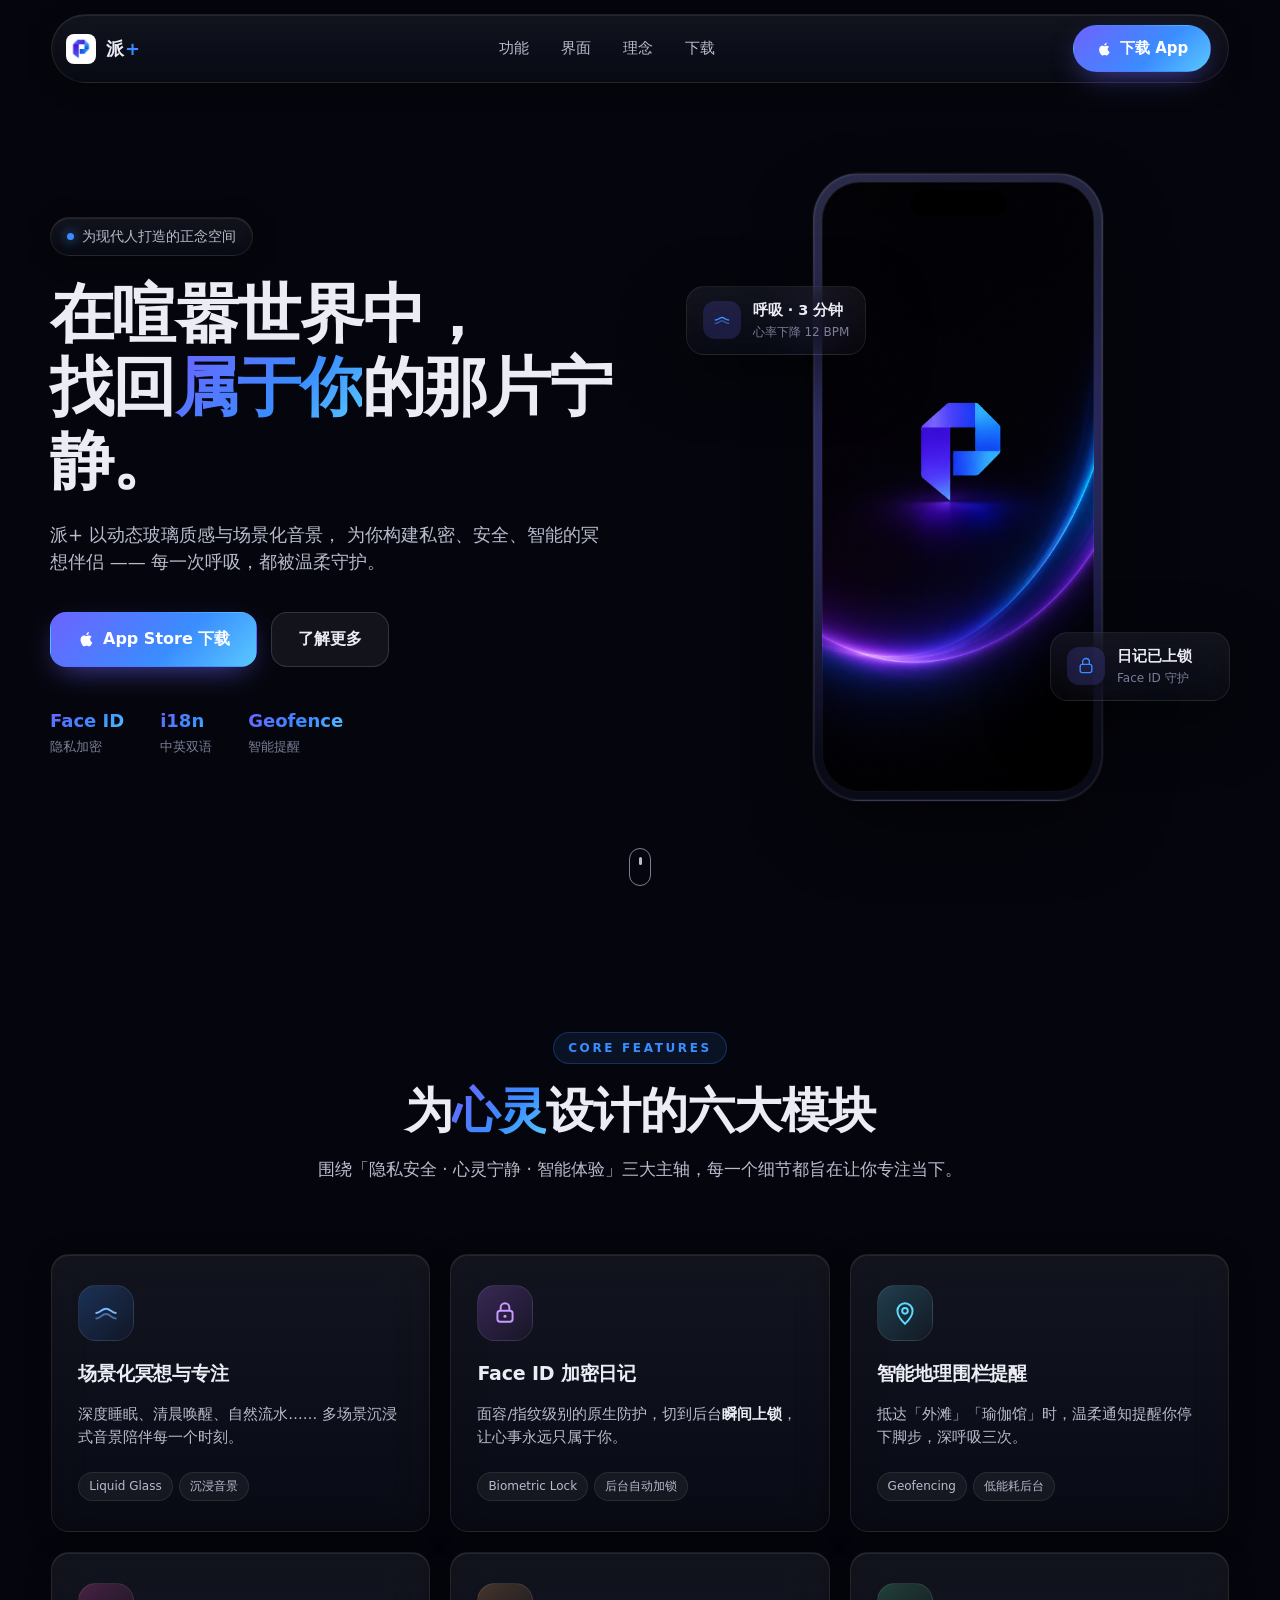
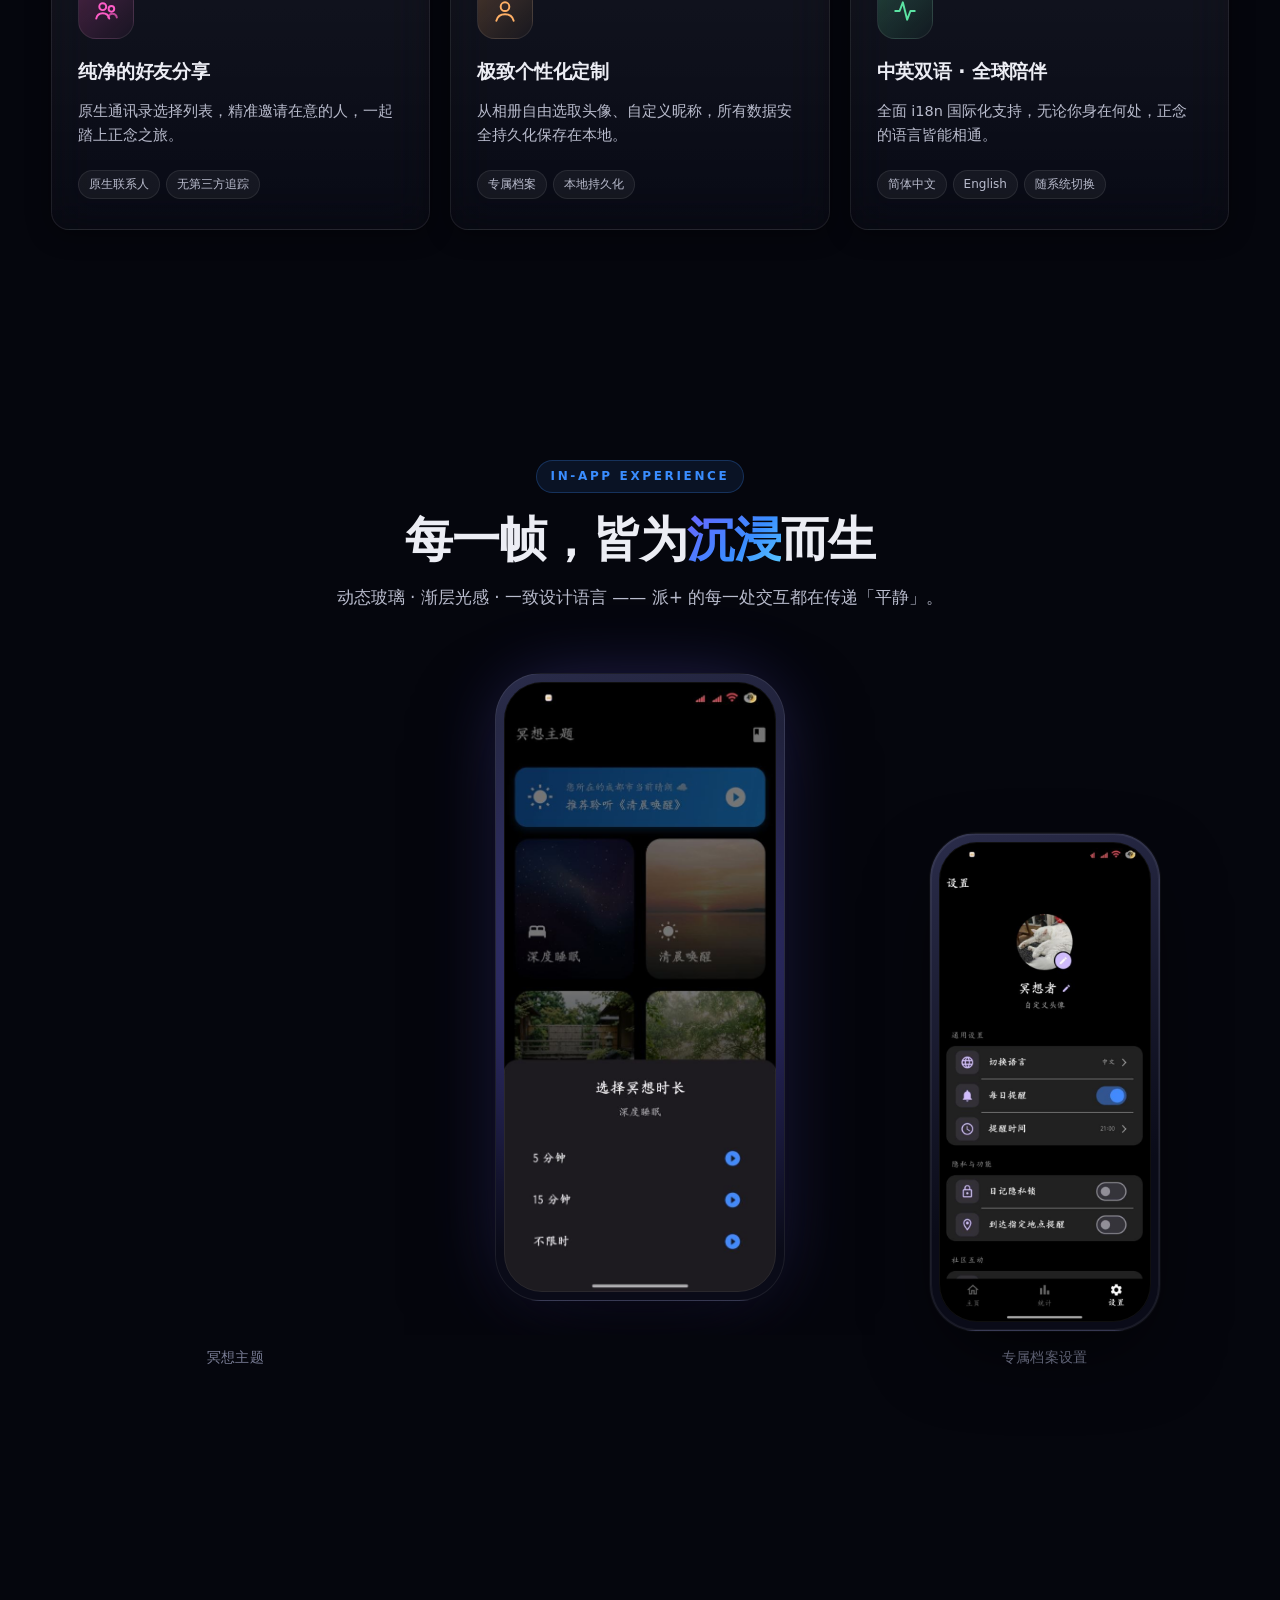
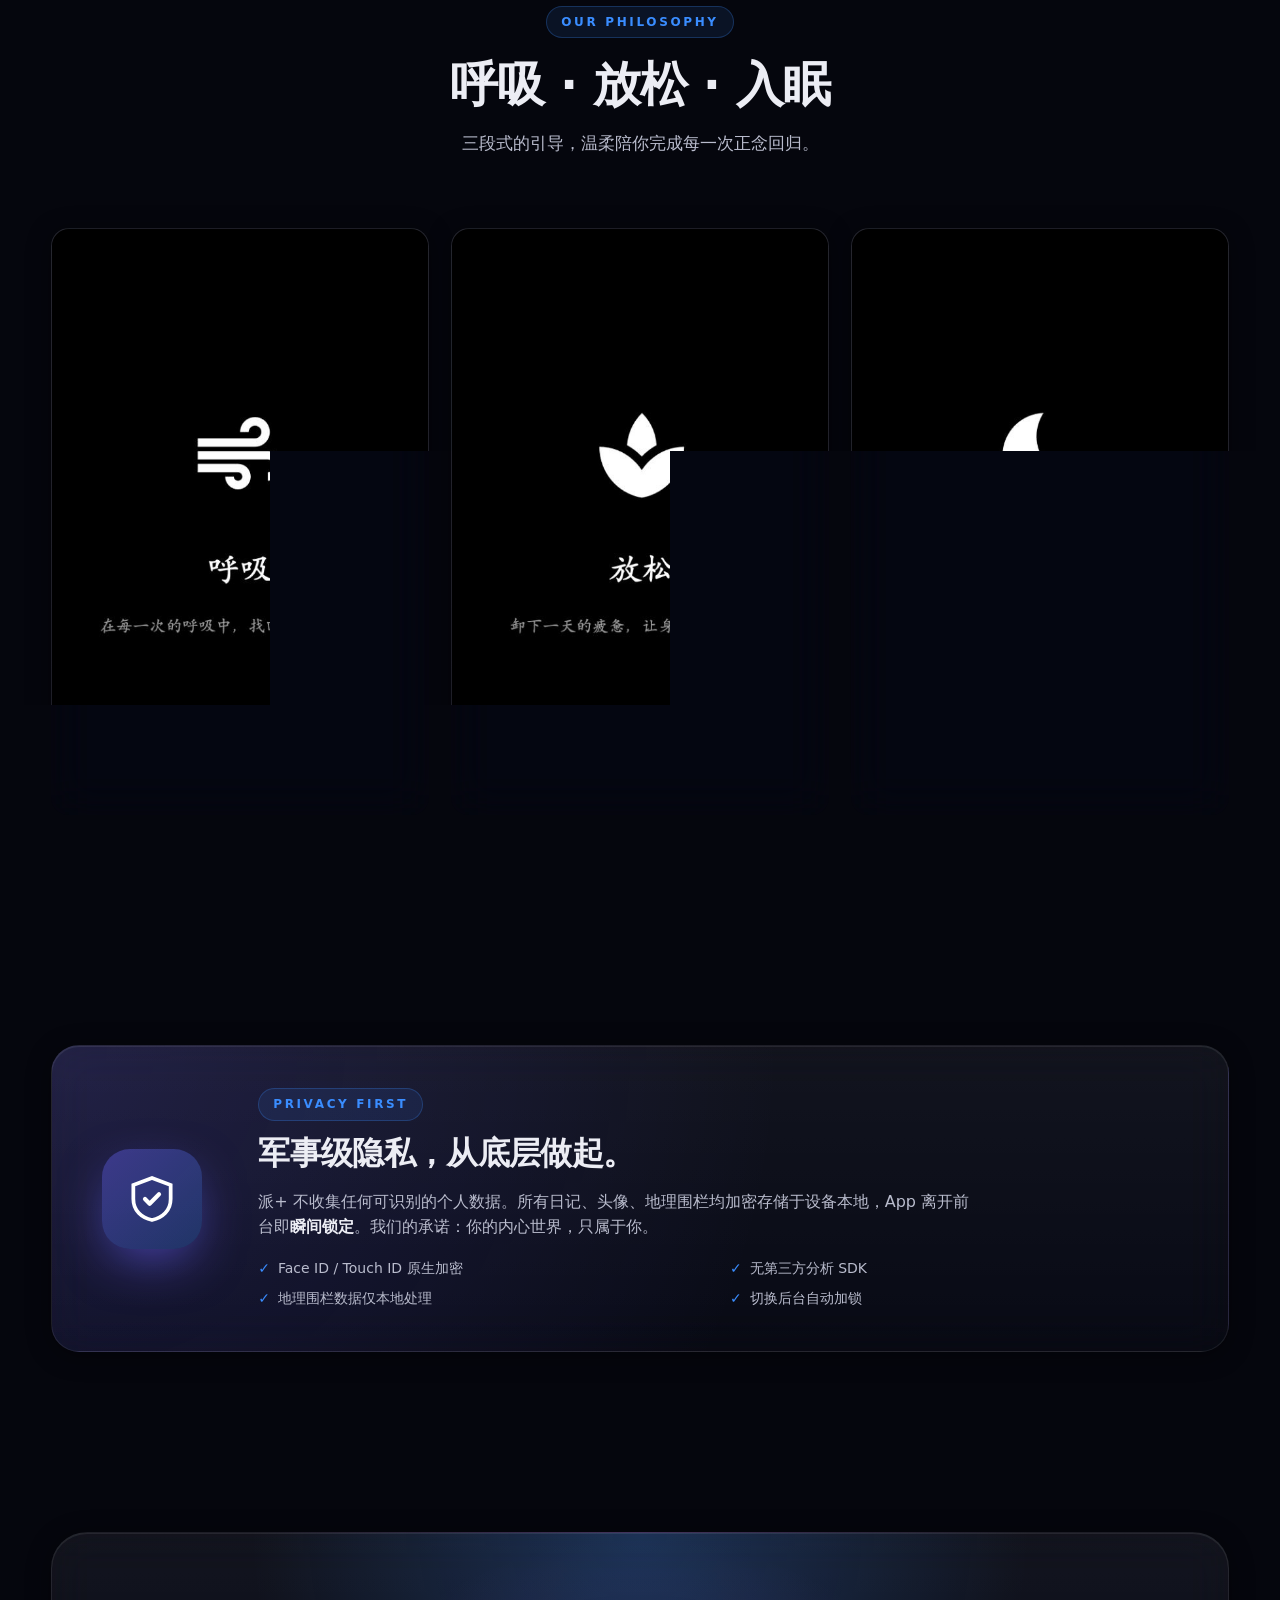
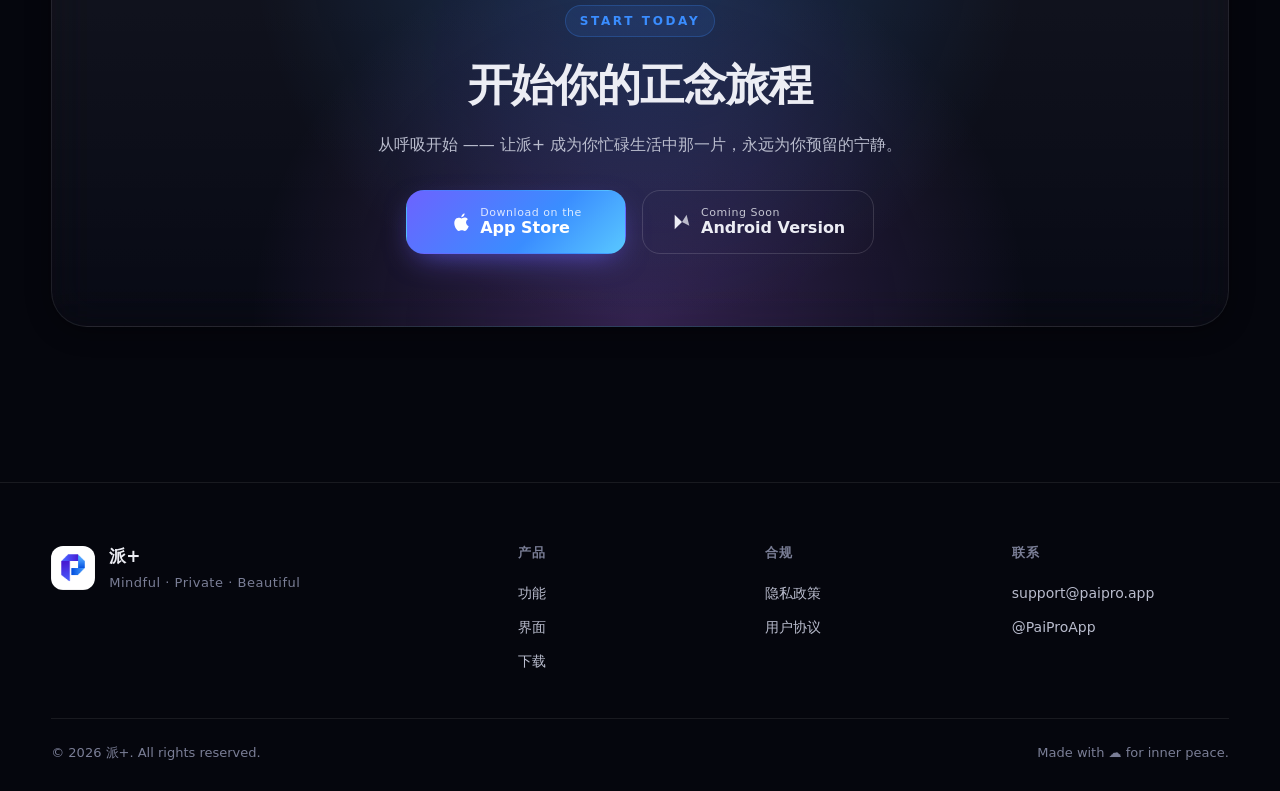
==== index.html @ 998f016d "change file name to privacy_policy" ====
<!DOCTYPE html>
<html lang="zh-CN">
<head>
  <meta charset="UTF-8" />
  <meta name="viewport" content="width=device-width, initial-scale=1.0, viewport-fit=cover" />
  <meta name="theme-color" content="#0a0a14" />
  <title>派+ · 私人正念与冥想空间</title>
  <meta name="description" content="派+ —— 一款融合动态玻璃质感与军事级隐私保护的私人正念冥想 App。沉浸式场景音景、Face ID 加密日记、智能地理围栏提醒。" />
  <link rel="icon" type="image/png" href="assets/images/logo.png" />
  <link rel="preload" as="image" href="assets/images/splash-page.png" />
  <link rel="stylesheet" href="assets/css/style.css" />
</head>
<body>
  <!-- 背景光晕层 -->
  <div class="bg-aurora" aria-hidden="true">
    <span class="orb orb-1"></span>
    <span class="orb orb-2"></span>
    <span class="orb orb-3"></span>
    <span class="grid"></span>
  </div>

  <!-- 顶部导航 -->
  <header class="nav glass">
    <a class="nav-brand" href="#top">
      <img src="assets/images/logo.png" alt="派+ Logo" />
      <span>派<small>+</small></span>
    </a>
    <nav class="nav-links" aria-label="主导航">
      <a href="#features">功能</a>
      <a href="#showcase">界面</a>
      <a href="#philosophy">理念</a>
      <a href="#download">下载</a>
    </nav>
    <a href="#download" class="btn btn-primary nav-cta">
      <svg width="16" height="16" viewBox="0 0 24 24" fill="none" aria-hidden="true">
        <path d="M17.5 12.5c0-2.4 2-3.5 2-3.5-1.1-1.6-2.8-1.8-3.4-1.8-1.5-.2-2.9.9-3.6.9-.7 0-1.9-.9-3.1-.8-1.6 0-3.1.9-3.9 2.4-1.7 2.9-.4 7.2 1.2 9.6.8 1.2 1.7 2.5 3 2.4 1.2 0 1.7-.8 3.2-.8s1.9.8 3.2.8c1.3 0 2.2-1.2 3-2.4.6-.9 1-1.8 1.3-2.8-2.4-.9-2.9-3.9-2.9-4Z" fill="currentColor"/>
        <path d="M15 5.5c.6-.8 1-1.8 1-2.8-.9 0-1.9.6-2.6 1.3-.6.7-1.1 1.7-1 2.7 1 .1 1.9-.5 2.6-1.2Z" fill="currentColor"/>
      </svg>
      <span class="nav-text">下载 App</span>
      <span class="nav-text-short">下载</span>
    </a>
  </header>

  <!-- HERO -->
  <section class="hero" id="top">
    <div class="hero-inner">
      <div class="hero-copy">
        <span class="tag glass">
          <span class="dot"></span>
          为现代人打造的正念空间
        </span>
        <h1 class="hero-title">
          在喧嚣世界中，<br/>
          找回<em>属于你</em>的那片宁静。
        </h1>
        <p class="hero-sub">
          派+ 以动态玻璃质感与场景化音景，
          为你构建私密、安全、智能的冥想伴侣 ——
          每一次呼吸，都被温柔守护。
        </p>
        <div class="hero-actions">
          <a href="#download" class="btn btn-primary btn-lg">
            <svg width="18" height="18" viewBox="0 0 24 24" fill="none" aria-hidden="true">
              <path d="M17.5 12.5c0-2.4 2-3.5 2-3.5-1.1-1.6-2.8-1.8-3.4-1.8-1.5-.2-2.9.9-3.6.9-.7 0-1.9-.9-3.1-.8-1.6 0-3.1.9-3.9 2.4-1.7 2.9-.4 7.2 1.2 9.6.8 1.2 1.7 2.5 3 2.4 1.2 0 1.7-.8 3.2-.8s1.9.8 3.2.8c1.3 0 2.2-1.2 3-2.4.6-.9 1-1.8 1.3-2.8-2.4-.9-2.9-3.9-2.9-4Z" fill="currentColor"/>
              <path d="M15 5.5c.6-.8 1-1.8 1-2.8-.9 0-1.9.6-2.6 1.3-.6.7-1.1 1.7-1 2.7 1 .1 1.9-.5 2.6-1.2Z" fill="currentColor"/>
            </svg>
            App Store 下载
          </a>
          <a href="#features" class="btn btn-ghost btn-lg">了解更多</a>
        </div>
        <ul class="hero-meta">
          <li><strong>Face ID</strong><span>隐私加密</span></li>
          <li><strong>i18n</strong><span>中英双语</span></li>
          <li><strong>Geofence</strong><span>智能提醒</span></li>
        </ul>
      </div>

      <div class="hero-visual" aria-hidden="true">
        <div class="phone-frame">
          <div class="phone-notch"></div>
          <img class="phone-screen" src="assets/images/splash-page.png" alt="" />
          <div class="phone-glow"></div>
        </div>
        <div class="float-card glass card-breath">
          <span class="icon">
            <svg width="20" height="20" viewBox="0 0 24 24" fill="none">
              <path d="M4 12c4 0 5-3 8-3s4 3 8 3" stroke="currentColor" stroke-width="1.6" stroke-linecap="round"/>
              <path d="M4 16c4 0 5-3 8-3s4 3 8 3" stroke="currentColor" stroke-width="1.6" stroke-linecap="round" opacity=".6"/>
            </svg>
          </span>
          <div>
            <p class="ttl">呼吸 · 3 分钟</p>
            <p class="sub">心率下降 12 BPM</p>
          </div>
        </div>
        <div class="float-card glass card-lock">
          <span class="icon">
            <svg width="20" height="20" viewBox="0 0 24 24" fill="none">
              <rect x="5" y="10" width="14" height="10" rx="2.5" stroke="currentColor" stroke-width="1.6"/>
              <path d="M8 10V7a4 4 0 1 1 8 0v3" stroke="currentColor" stroke-width="1.6"/>
            </svg>
          </span>
          <div>
            <p class="ttl">日记已上锁</p>
            <p class="sub">Face ID 守护</p>
          </div>
        </div>
      </div>
    </div>
    <div class="scroll-hint" aria-hidden="true">
      <span></span>
    </div>
  </section>

  <!-- 核心功能 -->
  <section class="section" id="features">
    <div class="container">
      <header class="section-head fade-in">
        <span class="eyebrow">CORE FEATURES</span>
        <h2 class="section-title">为<em>心灵</em>设计的六大模块</h2>
        <p class="section-desc">围绕「隐私安全 · 心灵宁静 · 智能体验」三大主轴，每一个细节都旨在让你专注当下。</p>
      </header>

      <div class="feature-grid">
        <article class="feature-card glass fade-in">
          <div class="feature-icon icon-blue">
            <svg width="26" height="26" viewBox="0 0 24 24" fill="none">
              <path d="M3 12c4 0 5-4 9-4s5 4 9 4" stroke="currentColor" stroke-width="1.8" stroke-linecap="round"/>
              <path d="M3 17c4 0 5-4 9-4s5 4 9 4" stroke="currentColor" stroke-width="1.8" stroke-linecap="round" opacity=".5"/>
            </svg>
          </div>
          <h3>场景化冥想与专注</h3>
          <p>深度睡眠、清晨唤醒、自然流水…… 多场景沉浸式音景陪伴每一个时刻。</p>
          <div class="feature-tags">
            <span>Liquid Glass</span><span>沉浸音景</span>
          </div>
        </article>

        <article class="feature-card glass fade-in" data-delay="100">
          <div class="feature-icon icon-purple">
            <svg width="26" height="26" viewBox="0 0 24 24" fill="none">
              <rect x="5" y="10" width="14" height="10" rx="2.5" stroke="currentColor" stroke-width="1.8"/>
              <path d="M8 10V7a4 4 0 1 1 8 0v3" stroke="currentColor" stroke-width="1.8"/>
              <circle cx="12" cy="15" r="1.4" fill="currentColor"/>
            </svg>
          </div>
          <h3>Face ID 加密日记</h3>
          <p>面容/指纹级别的原生防护，切到后台<strong>瞬间上锁</strong>，让心事永远只属于你。</p>
          <div class="feature-tags">
            <span>Biometric Lock</span><span>后台自动加锁</span>
          </div>
        </article>

        <article class="feature-card glass fade-in" data-delay="200">
          <div class="feature-icon icon-cyan">
            <svg width="26" height="26" viewBox="0 0 24 24" fill="none">
              <path d="M12 22s7-6.5 7-12a7 7 0 1 0-14 0c0 5.5 7 12 7 12Z" stroke="currentColor" stroke-width="1.8"/>
              <circle cx="12" cy="10" r="2.6" stroke="currentColor" stroke-width="1.8"/>
            </svg>
          </div>
          <h3>智能地理围栏提醒</h3>
          <p>抵达「外滩」「瑜伽馆」时，温柔通知提醒你停下脚步，深呼吸三次。</p>
          <div class="feature-tags">
            <span>Geofencing</span><span>低能耗后台</span>
          </div>
        </article>

        <article class="feature-card glass fade-in" data-delay="100">
          <div class="feature-icon icon-pink">
            <svg width="26" height="26" viewBox="0 0 24 24" fill="none">
              <circle cx="9" cy="8" r="3.2" stroke="currentColor" stroke-width="1.8"/>
              <circle cx="17" cy="10" r="2.6" stroke="currentColor" stroke-width="1.8"/>
              <path d="M3 19c.6-3 3-5 6-5s5.4 2 6 5" stroke="currentColor" stroke-width="1.8" stroke-linecap="round"/>
              <path d="M14 18c.4-2 2-3.5 4-3.5s3.6 1.5 4 3.5" stroke="currentColor" stroke-width="1.8" stroke-linecap="round" opacity=".7"/>
            </svg>
          </div>
          <h3>纯净的好友分享</h3>
          <p>原生通讯录选择列表，精准邀请在意的人，一起踏上正念之旅。</p>
          <div class="feature-tags">
            <span>原生联系人</span><span>无第三方追踪</span>
          </div>
        </article>

        <article class="feature-card glass fade-in" data-delay="200">
          <div class="feature-icon icon-amber">
            <svg width="26" height="26" viewBox="0 0 24 24" fill="none">
              <circle cx="12" cy="8" r="4" stroke="currentColor" stroke-width="1.8"/>
              <path d="M4 21c1-4 4.5-6 8-6s7 2 8 6" stroke="currentColor" stroke-width="1.8" stroke-linecap="round"/>
            </svg>
          </div>
          <h3>极致个性化定制</h3>
          <p>从相册自由选取头像、自定义昵称，所有数据安全持久化保存在本地。</p>
          <div class="feature-tags">
            <span>专属档案</span><span>本地持久化</span>
          </div>
        </article>

        <article class="feature-card glass fade-in" data-delay="300">
          <div class="feature-icon icon-green">
            <svg width="26" height="26" viewBox="0 0 24 24" fill="none">
              <path d="M3 12h4l3-8 4 16 3-8h4" stroke="currentColor" stroke-width="1.8" stroke-linecap="round" stroke-linejoin="round"/>
            </svg>
          </div>
          <h3>中英双语 · 全球陪伴</h3>
          <p>全面 i18n 国际化支持，无论你身在何处，正念的语言皆能相通。</p>
          <div class="feature-tags">
            <span>简体中文</span><span>English</span><span>随系统切换</span>
          </div>
        </article>
      </div>
    </div>
  </section>

  <!-- 界面展示 -->
  <section class="section section-showcase" id="showcase">
    <div class="container">
      <header class="section-head fade-in">
        <span class="eyebrow">IN-APP EXPERIENCE</span>
        <h2 class="section-title">每一帧，皆为<em>沉浸</em>而生</h2>
        <p class="section-desc">动态玻璃 · 渐层光感 · 一致设计语言 —— 派+ 的每一处交互都在传递「平静」。</p>
      </header>

      <div class="showcase-stage">
        <div class="phone-card fade-in" data-tilt="-6">
          <div class="phone-frame phone-frame--sm">
            <div class="phone-notch"></div>
            <img src="assets/images/app-screenshot-1.jpg" alt="冥想主题列表" loading="lazy" />
          </div>
          <p class="phone-caption">冥想主题</p>
        </div>
        <div class="phone-card phone-card--center fade-in" data-delay="100">
          <div class="phone-frame">
            <div class="phone-notch"></div>
            <img src="assets/images/app-screenshot-2.jpg" alt="选择冥想时长" loading="lazy" />
            <div class="phone-glow"></div>
          </div>
          <p class="phone-caption">沉浸时长选择</p>
        </div>
        <div class="phone-card fade-in" data-delay="200" data-tilt="6">
          <div class="phone-frame phone-frame--sm">
            <div class="phone-notch"></div>
            <img src="assets/images/app-screenshot-3.jpg" alt="个性化设置" loading="lazy" />
          </div>
          <p class="phone-caption">专属档案设置</p>
        </div>
      </div>
    </div>
  </section>

  <!-- 理念三页 -->
  <section class="section section-philosophy" id="philosophy">
    <div class="container">
      <header class="section-head fade-in">
        <span class="eyebrow">OUR PHILOSOPHY</span>
        <h2 class="section-title">呼吸 · 放松 · 入眠</h2>
        <p class="section-desc">三段式的引导，温柔陪你完成每一次正念回归。</p>
      </header>

      <div class="philosophy-grid">
        <article class="philo-card glass fade-in">
          <img src="assets/images/splash-screen-1.jpg" alt="呼吸 · 在每一次的呼吸中，找回内心的平静" loading="lazy" />
        </article>
        <article class="philo-card glass fade-in" data-delay="120">
          <img src="assets/images/splash-screen-2.jpg" alt="放松 · 卸下一天的疲惫，让身体回归自然" loading="lazy" />
        </article>
        <article class="philo-card glass fade-in" data-delay="240">
          <img src="assets/images/splash-screen-3.jpg" alt="入眠 · 在柔和的白噪音中，安然入睡" loading="lazy" />
        </article>
      </div>
    </div>
  </section>

  <!-- 隐私保障 -->
  <section class="section section-privacy">
    <div class="container">
      <div class="privacy-banner glass fade-in">
        <div class="privacy-icon" aria-hidden="true">
          <svg width="56" height="56" viewBox="0 0 24 24" fill="none">
            <path d="M12 3 4 6v6c0 5 3.5 8 8 9 4.5-1 8-4 8-9V6l-8-3Z" stroke="currentColor" stroke-width="1.6"/>
            <path d="m9 12 2 2 4-4" stroke="currentColor" stroke-width="1.8" stroke-linecap="round" stroke-linejoin="round"/>
          </svg>
        </div>
        <div class="privacy-text">
          <span class="eyebrow">PRIVACY FIRST</span>
          <h2>军事级隐私，从底层做起。</h2>
          <p>派+ 不收集任何可识别的个人数据。所有日记、头像、地理围栏均加密存储于设备本地，App 离开前台即<strong>瞬间锁定</strong>。我们的承诺：你的内心世界，只属于你。</p>
          <ul class="privacy-points">
            <li>Face ID / Touch ID 原生加密</li>
            <li>无第三方分析 SDK</li>
            <li>地理围栏数据仅本地处理</li>
            <li>切换后台自动加锁</li>
          </ul>
        </div>
      </div>
    </div>
  </section>

  <!-- 下载 -->
  <section class="section section-download" id="download">
    <div class="container">
      <div class="download-card glass fade-in">
        <span class="eyebrow">START TODAY</span>
        <h2>开始你的正念旅程</h2>
        <p>从呼吸开始 —— 让派+ 成为你忙碌生活中那一片，永远为你预留的宁静。</p>
        <div class="download-actions">
          <a href="#" class="btn btn-primary btn-xl">
            <svg width="22" height="22" viewBox="0 0 24 24" fill="none" aria-hidden="true">
              <path d="M17.5 12.5c0-2.4 2-3.5 2-3.5-1.1-1.6-2.8-1.8-3.4-1.8-1.5-.2-2.9.9-3.6.9-.7 0-1.9-.9-3.1-.8-1.6 0-3.1.9-3.9 2.4-1.7 2.9-.4 7.2 1.2 9.6.8 1.2 1.7 2.5 3 2.4 1.2 0 1.7-.8 3.2-.8s1.9.8 3.2.8c1.3 0 2.2-1.2 3-2.4.6-.9 1-1.8 1.3-2.8-2.4-.9-2.9-3.9-2.9-4Z" fill="currentColor"/>
              <path d="M15 5.5c.6-.8 1-1.8 1-2.8-.9 0-1.9.6-2.6 1.3-.6.7-1.1 1.7-1 2.7 1 .1 1.9-.5 2.6-1.2Z" fill="currentColor"/>
            </svg>
            <span class="dl-text">
              <small>Download on the</small>
              App Store
            </span>
          </a>
          <a href="#" class="btn btn-outline btn-xl">
            <svg width="22" height="22" viewBox="0 0 24 24" fill="none" aria-hidden="true">
              <path d="M4 4v16l8-8-8-8Z" fill="currentColor"/>
              <path d="m12 12 8 4-3-12-5 8Z" fill="currentColor" opacity=".75"/>
            </svg>
            <span class="dl-text">
              <small>Coming Soon</small>
              Android Version
            </span>
          </a>
        </div>
      </div>
    </div>
  </section>

  <!-- 页脚 -->
  <footer class="footer">
    <div class="container footer-inner">
      <div class="footer-brand">
        <img src="assets/images/logo.png" alt="" />
        <div>
          <p class="footer-name">派+</p>
          <p class="footer-tag">Mindful · Private · Beautiful</p>
        </div>
      </div>

      <nav class="footer-nav" aria-label="页脚导航">
        <div>
          <h4>产品</h4>
          <a href="#features">功能</a>
          <a href="#showcase">界面</a>
          <a href="#download">下载</a>
        </div>
        <div>
          <h4>合规</h4>
          <a href="privacy_policy.html">隐私政策</a>
          <a href="terms.html">用户协议</a>
        </div>
        <div>
          <h4>联系</h4>
          <a href="mailto:support@paipro.app">support@paipro.app</a>
          <a href="#">@PaiProApp</a>
        </div>
      </nav>
    </div>
    <div class="footer-bottom container">
      <span>© <span id="year"></span> 派+. All rights reserved.</span>
      <span>Made with ☁ for inner peace.</span>
    </div>
  </footer>

  <script src="assets/js/main.js"></script>
</body>
</html>
---- assets/css/style.css ----
/* ============================================================
 * 派+ · 官网样式
 * 深色 · Glassmorphism · 蓝紫光晕
 * ============================================================ */

:root {
  --bg-0:        #05060d;
  --bg-1:        #0a0a18;
  --bg-2:        #11122a;
  --ink:         #ecedf4;
  --ink-2:       #b9bccd;
  --ink-3:       #7a7e96;
  --line:        rgba(255, 255, 255, 0.08);
  --line-2:      rgba(255, 255, 255, 0.14);

  --brand:       #6c63ff;
  --brand-2:     #3a8dff;
  --brand-3:     #b06bff;
  --pink:        #ff5dc8;
  --cyan:        #5cdcff;
  --amber:       #ffb066;
  --green:       #5be3a3;

  --grad-brand:  linear-gradient(135deg, #6c63ff 0%, #3a8dff 60%, #59c8ff 100%);
  --grad-glow:   radial-gradient(circle, rgba(108,99,255,0.55) 0%, rgba(108,99,255,0) 70%);

  --radius-sm:   12px;
  --radius:      18px;
  --radius-lg:   28px;
  --radius-xl:   36px;

  --shadow-1:    0 4px 24px rgba(0, 0, 0, 0.4);
  --shadow-2:    0 20px 60px rgba(0, 0, 0, 0.5);
  --shadow-glow: 0 20px 80px rgba(108, 99, 255, 0.45);

  --ease-out:    cubic-bezier(.2, .7, .2, 1);
  --ease-in-out: cubic-bezier(.6, 0, .2, 1);
}

* { box-sizing: border-box; }

html, body {
  margin: 0; padding: 0;
  background: var(--bg-0);
  color: var(--ink);
  font-family: -apple-system, "SF Pro Display", "PingFang SC", "HarmonyOS Sans SC", "Microsoft Yahei", system-ui, sans-serif;
  font-feature-settings: "ss01", "cv11";
  -webkit-font-smoothing: antialiased;
  text-rendering: optimizeLegibility;
  line-height: 1.55;
  overflow-x: hidden;
}

img { display: block; max-width: 100%; }
a   { color: inherit; text-decoration: none; }

::selection { background: rgba(108, 99, 255, .35); color: #fff; }

/* ---------- 背景光晕 ---------- */

.bg-aurora {
  position: fixed; inset: 0; z-index: -2;
  overflow: hidden;
  pointer-events: none;
}
.bg-aurora::before {
  content: "";
  position: absolute; inset: 0;
  background:
    radial-gradient(ellipse at top, rgba(108, 99, 255, .18), transparent 55%),
    radial-gradient(ellipse at bottom right, rgba(58, 141, 255, .12), transparent 60%),
    linear-gradient(180deg, #05060d 0%, #07071a 40%, #04040c 100%);
}
.orb {
  position: absolute;
  width: 600px; height: 600px;
  border-radius: 50%;
  filter: blur(80px);
  opacity: .55;
  animation: float 22s ease-in-out infinite;
}
.orb-1 { top: -180px; left: -120px;
  background: radial-gradient(circle, #6c63ff 0%, transparent 70%); }
.orb-2 { top: 30%; right: -200px;
  background: radial-gradient(circle, #3a8dff 0%, transparent 70%);
  animation-delay: -7s; }
.orb-3 { bottom: -200px; left: 30%;
  background: radial-gradient(circle, #b06bff 0%, transparent 70%);
  animation-delay: -14s; opacity: .4; }
@keyframes float {
  0%, 100% { transform: translate(0,0) scale(1); }
  50%      { transform: translate(40px, -30px) scale(1.08); }
}
.grid {
  position: absolute; inset: 0;
  background-image:
    linear-gradient(to right, rgba(255,255,255,0.04) 1px, transparent 1px),
    linear-gradient(to bottom, rgba(255,255,255,0.04) 1px, transparent 1px);
  background-size: 60px 60px;
  mask-image: radial-gradient(ellipse at center, black 30%, transparent 75%);
  opacity: .35;
}

/* ---------- 玻璃质感 ---------- */

.glass {
  background: linear-gradient(180deg, rgba(255,255,255,0.06), rgba(255,255,255,0.02));
  border: 1px solid var(--line);
  -webkit-backdrop-filter: blur(22px) saturate(160%);
          backdrop-filter: blur(22px) saturate(160%);
  border-radius: var(--radius);
  box-shadow: var(--shadow-1), inset 0 1px 0 rgba(255,255,255,0.08);
}

/* ---------- 容器 ---------- */

.container { width: min(1180px, 92%); margin-inline: auto; }
.section   { padding: clamp(64px, 9vw, 130px) 0; position: relative; }
.section-head { text-align: center; max-width: 720px; margin: 0 auto clamp(40px, 6vw, 72px); }
.eyebrow {
  display: inline-block;
  font-size: 12px;
  letter-spacing: .22em;
  font-weight: 600;
  padding: 6px 14px;
  border-radius: 999px;
  color: var(--brand-2);
  background: rgba(58, 141, 255, .1);
  border: 1px solid rgba(58, 141, 255, .25);
}
.section-title {
  font-size: clamp(28px, 4.2vw, 48px);
  line-height: 1.18;
  margin: 18px 0 14px;
  letter-spacing: -0.02em;
  font-weight: 700;
}
.section-title em {
  font-style: normal;
  background: var(--grad-brand);
  -webkit-background-clip: text;
          background-clip: text;
  color: transparent;
}
.section-desc {
  color: var(--ink-2);
  font-size: clamp(15px, 1.4vw, 17px);
}

/* ---------- 顶部导航 ---------- */

.nav {
  position: sticky; top: 14px;
  z-index: 50;
  width: min(1180px, 92%);
  margin: 14px auto 0;
  padding: 10px 16px 10px 14px;
  display: flex; align-items: center; justify-content: space-between;
  gap: 16px;
  border-radius: 999px;
}
.nav-brand {
  display: inline-flex; align-items: center; gap: 10px;
  font-weight: 700; font-size: 18px; letter-spacing: -0.01em;
}
.nav-brand img { width: 30px; height: 30px; border-radius: 8px; }
.nav-brand small {
  font-size: 18px; color: var(--brand-2);
  margin-left: 1px;
}
.nav-links {
  display: flex; align-items: center; gap: 4px;
}
.nav-links a {
  padding: 8px 14px;
  border-radius: 999px;
  color: var(--ink-2);
  font-size: 14.5px;
  font-weight: 500;
  transition: color .25s, background .25s;
}
.nav-links a:hover { color: var(--ink); background: rgba(255,255,255,.06); }
.nav-cta { padding: 9px 18px; font-size: 14px; }
.nav-cta .nav-text { display: inline; }
.nav-cta .nav-text-short { display: none; }

@media (max-width: 760px) {
  .nav-links { display: none; }
  .nav { width: min(1180px, 96%); padding: 8px 12px; }
  .nav-cta { padding: 8px 14px; }
  .nav-cta .nav-text { display: none; }
  .nav-cta .nav-text-short { display: inline; }
}

/* ---------- 按钮 ---------- */

.btn {
  display: inline-flex; align-items: center; justify-content: center;
  gap: 8px;
  padding: 11px 22px;
  border-radius: 999px;
  font-weight: 600; font-size: 15px;
  border: 1px solid transparent;
  cursor: pointer;
  transition: transform .2s var(--ease-out), box-shadow .25s, background .25s, border-color .25s, color .25s;
  white-space: nowrap;
  will-change: transform;
}
.btn:hover  { transform: translateY(-2px); }
.btn:active { transform: translateY(0); }

.btn-primary {
  background: var(--grad-brand);
  color: #fff;
  box-shadow: 0 10px 30px -10px rgba(108,99,255,.7);
}
.btn-primary:hover { box-shadow: 0 16px 40px -10px rgba(108,99,255,.85); }

.btn-ghost {
  color: var(--ink);
  background: rgba(255,255,255,.06);
  border-color: var(--line-2);
}
.btn-ghost:hover { background: rgba(255,255,255,.1); }

.btn-outline {
  color: var(--ink);
  border-color: var(--line-2);
  background: transparent;
}
.btn-outline:hover { background: rgba(255,255,255,.05); }

.btn-lg { padding: 14px 26px; font-size: 16px; border-radius: 16px; }
.btn-xl { padding: 16px 28px; font-size: 16px; border-radius: 18px; min-width: 220px; }

.dl-text { display: flex; flex-direction: column; align-items: flex-start; line-height: 1.1; }
.dl-text small { font-size: 11px; opacity: .8; font-weight: 500; letter-spacing: .05em; }

/* ---------- HERO ---------- */

.hero {
  position: relative;
  padding: clamp(40px, 7vw, 90px) clamp(16px, 4vw, 24px) clamp(60px, 9vw, 130px);
  overflow: hidden;
}
.hero-inner {
  width: 100%;
  max-width: 1180px;
  margin-inline: auto;
  display: grid;
  grid-template-columns: 1.05fr 1fr;
  align-items: center;
  gap: clamp(40px, 5vw, 70px);
}
.hero-copy,
.hero-visual {
  min-width: 0;
  max-width: 100%;
}
@media (max-width: 920px) {
  .hero-inner {
    grid-template-columns: 1fr;
    justify-items: center;
    text-align: center;
  }
  .hero-copy {
    width: 100%;
  }
  .hero-title {
    word-break: normal;
    overflow-wrap: anywhere;
  }
  .hero-visual {
    width: 100%;
    overflow: hidden;
  }
}

.tag {
  display: inline-flex; align-items: center; gap: 8px;
  padding: 8px 16px;
  border-radius: 999px;
  font-size: 13.5px;
  color: var(--ink-2);
  margin-bottom: 22px;
}
.tag .dot {
  width: 7px; height: 7px; border-radius: 50%;
  background: var(--brand-2);
  box-shadow: 0 0 12px var(--brand-2);
  animation: pulse 2s infinite;
}
@keyframes pulse {
  0%, 100% { opacity: 1; }
  50%      { opacity: .35; }
}

.hero-title {
  font-size: clamp(36px, 5.6vw, 64px);
  font-weight: 700;
  line-height: 1.15;
  letter-spacing: -0.025em;
  margin: 0 0 22px;
  text-wrap: balance;
  word-break: keep-all;
  overflow-wrap: break-word;
}
.hero-title em {
  font-style: normal;
  background: var(--grad-brand);
  -webkit-background-clip: text;
          background-clip: text;
  color: transparent;
  position: relative;
}

.hero-sub {
  font-size: clamp(15px, 1.5vw, 18px);
  color: var(--ink-2);
  max-width: 560px;
  margin: 0 0 36px;
}
@media (max-width: 920px) { .hero-sub { margin-inline: auto; } }

.hero-actions {
  display: flex; flex-wrap: wrap; gap: 14px; margin-bottom: 40px;
}
@media (max-width: 920px) {
  .hero-actions { justify-content: center; }
}
@media (max-width: 400px) {
  .hero-actions {
    flex-direction: column;
    align-items: stretch;
    width: 100%;
  }
  .hero-actions .btn { width: 100%; }
}

.hero-meta {
  list-style: none; padding: 0; margin: 0;
  display: flex; gap: 36px; flex-wrap: wrap;
}
@media (max-width: 920px) { .hero-meta { justify-content: center; } }
.hero-meta li {
  display: flex; flex-direction: column; gap: 2px;
}
.hero-meta strong {
  font-size: 18px;
  background: var(--grad-brand);
  -webkit-background-clip: text;
          background-clip: text;
  color: transparent;
}
.hero-meta span { color: var(--ink-3); font-size: 13px; }

/* ---------- 手机展示 ---------- */

.hero-visual {
  position: relative;
  display: flex; align-items: center; justify-content: center;
  min-height: 600px;
}

.phone-frame {
  position: relative;
  width: 290px; aspect-ratio: 9 / 19.5;
  border-radius: 46px;
  padding: 8px;
  background: linear-gradient(160deg, #2a2c4a, #0a0b18 70%);
  border: 1px solid rgba(255,255,255,.08);
  box-shadow:
    0 30px 80px -20px rgba(0,0,0,.7),
    0 0 0 1px rgba(255,255,255,.04),
    inset 0 0 0 1px rgba(255,255,255,.06);
  overflow: hidden;
  isolation: isolate;
  transition: transform .5s var(--ease-out);
}
.phone-frame--sm { width: 230px; }
.phone-frame::before {
  content: "";
  position: absolute; inset: 8px;
  border-radius: 38px;
  border: 1px solid rgba(255,255,255,.06);
  pointer-events: none; z-index: 2;
}
.phone-notch {
  position: absolute;
  top: 16px; left: 50%; transform: translateX(-50%);
  width: 95px; height: 26px;
  background: #000;
  border-radius: 20px;
  z-index: 3;
}
.phone-frame img {
  width: 100%; height: 100%;
  border-radius: 38px;
  object-fit: cover;
}
.phone-glow {
  position: absolute;
  inset: -60px;
  background: var(--grad-glow);
  z-index: -1;
  opacity: .85;
  pointer-events: none;
}

.float-card {
  position: absolute;
  display: flex; align-items: center; gap: 12px;
  padding: 12px 16px;
  border-radius: var(--radius);
  min-width: 180px;
  box-shadow: var(--shadow-2);
}
.float-card .icon {
  display: inline-flex;
  width: 38px; height: 38px;
  border-radius: 12px;
  align-items: center; justify-content: center;
  background: rgba(108, 99, 255, .18);
  color: var(--brand-2);
}
.float-card .ttl { margin: 0; font-size: 14.5px; font-weight: 600; }
.float-card .sub { margin: 2px 0 0; font-size: 12px; color: var(--ink-3); }

.card-breath {
  top: 18%; left: 0;
  animation: floatY 6s ease-in-out infinite;
}
.card-lock {
  bottom: 16%; right: 0;
  animation: floatY 7s ease-in-out -3s infinite;
}
@keyframes floatY {
  0%, 100% { transform: translateY(0); }
  50%      { transform: translateY(-12px); }
}
@media (max-width: 920px) {
  .hero-visual { min-height: 560px; }
  .card-breath { left: 4%; }
  .card-lock   { right: 4%; }
}
@media (max-width: 560px) {
  .float-card { display: none; }
  .phone-frame { width: 240px; }
}

.scroll-hint {
  position: absolute; bottom: 30px; left: 50%; transform: translateX(-50%);
  width: 22px; height: 38px;
  border: 1.5px solid var(--ink-3);
  border-radius: 999px;
  display: flex; justify-content: center;
}
.scroll-hint span {
  width: 3px; height: 8px; border-radius: 2px;
  background: var(--ink-2);
  margin-top: 8px;
  animation: scrollDown 1.8s ease-in-out infinite;
}
@keyframes scrollDown {
  0%   { transform: translateY(0);   opacity: 0; }
  30%  { opacity: 1; }
  100% { transform: translateY(12px); opacity: 0; }
}
@media (max-width: 920px) { .scroll-hint { display: none; } }

/* ---------- 功能区 ---------- */

.feature-grid {
  display: grid;
  grid-template-columns: repeat(3, 1fr);
  gap: 20px;
}
.feature-card {
  padding: 30px 26px;
  display: flex; flex-direction: column; gap: 14px;
  transition: transform .35s var(--ease-out), box-shadow .35s, border-color .35s;
}
.feature-card:hover {
  transform: translateY(-6px);
  border-color: var(--line-2);
  box-shadow: var(--shadow-2);
}
.feature-icon {
  width: 56px; height: 56px;
  border-radius: 18px;
  display: inline-flex; align-items: center; justify-content: center;
  margin-bottom: 4px;
  border: 1px solid var(--line);
}
.icon-blue   { background: linear-gradient(135deg, rgba(58,141,255,.25), rgba(58,141,255,.05));  color: #7ab8ff; }
.icon-purple { background: linear-gradient(135deg, rgba(176,107,255,.25), rgba(176,107,255,.05));color: #c89bff; }
.icon-cyan   { background: linear-gradient(135deg, rgba(92,220,255,.22), rgba(92,220,255,.04));  color: var(--cyan); }
.icon-pink   { background: linear-gradient(135deg, rgba(255,93,200,.22), rgba(255,93,200,.04));  color: var(--pink); }
.icon-amber  { background: linear-gradient(135deg, rgba(255,176,102,.22), rgba(255,176,102,.04));color: var(--amber); }
.icon-green  { background: linear-gradient(135deg, rgba(91,227,163,.22), rgba(91,227,163,.04));  color: var(--green); }

.feature-card h3 {
  margin: 0;
  font-size: 19px;
  font-weight: 650;
  letter-spacing: -0.01em;
}
.feature-card p {
  margin: 0;
  color: var(--ink-2);
  font-size: 14.5px;
  line-height: 1.65;
}
.feature-card strong { color: var(--ink); }
.feature-tags { display: flex; flex-wrap: wrap; gap: 6px; margin-top: auto; padding-top: 8px; }
.feature-tags span {
  padding: 4px 10px;
  font-size: 12px;
  color: var(--ink-2);
  background: rgba(255,255,255,.05);
  border: 1px solid var(--line);
  border-radius: 999px;
}
@media (max-width: 960px) {
  .feature-grid { grid-template-columns: repeat(2, 1fr); }
}
@media (max-width: 600px) {
  .feature-grid { grid-template-columns: 1fr; }
}

/* ---------- 界面展示 ---------- */

.section-showcase { padding-bottom: clamp(60px, 8vw, 110px); }
.showcase-stage {
  display: grid;
  grid-template-columns: repeat(3, 1fr);
  align-items: end;
  gap: clamp(12px, 3vw, 36px);
  padding-block: 20px;
  perspective: 1400px;
}
.phone-card {
  display: flex; flex-direction: column; align-items: center; gap: 16px;
  transition: transform .6s var(--ease-out);
  transform-style: preserve-3d;
}
.phone-card .phone-frame { width: 230px; }
.phone-card--center .phone-frame {
  width: 290px;
  transform: translateY(-30px);
  box-shadow:
    0 40px 100px -20px rgba(0,0,0,.8),
    0 0 80px -20px rgba(108,99,255,.45);
}
.phone-card[data-tilt="-6"] { transform: rotateY(8deg); }
.phone-card[data-tilt="6"]  { transform: rotateY(-8deg); }
.phone-card[data-tilt="-6"]:hover { transform: rotateY(4deg) translateY(-8px); }
.phone-card[data-tilt="6"]:hover  { transform: rotateY(-4deg) translateY(-8px); }
.phone-card--center:hover .phone-frame { transform: translateY(-40px); }

.phone-caption {
  margin: 0;
  color: var(--ink-3);
  font-size: 13.5px;
  letter-spacing: .02em;
}

@media (max-width: 860px) {
  .showcase-stage { grid-template-columns: 1fr; gap: 40px; }
  .phone-card--center .phone-frame { transform: none; }
  .phone-card[data-tilt] { transform: none; }
}

/* ---------- 理念三页 ---------- */

.philosophy-grid {
  display: grid;
  grid-template-columns: repeat(3, 1fr);
  gap: 22px;
}
.philo-card {
  overflow: hidden;
  padding: 0;
  transition: transform .35s var(--ease-out), box-shadow .35s;
}
.philo-card:hover {
  transform: translateY(-6px);
  box-shadow: var(--shadow-2);
}
.philo-card img {
  width: 100%;
  aspect-ratio: 9 / 14;
  object-fit: cover;
  display: block;
}
@media (max-width: 860px) {
  .philosophy-grid { grid-template-columns: 1fr; }
}

/* ---------- 隐私横幅 ---------- */

.section-privacy { padding-bottom: clamp(40px, 5vw, 80px); }
.privacy-banner {
  display: grid;
  grid-template-columns: 120px 1fr;
  align-items: center;
  gap: 36px;
  padding: 42px 50px;
  border-radius: var(--radius-lg);
  background:
    radial-gradient(circle at 0% 0%, rgba(108,99,255,.18), transparent 60%),
    linear-gradient(180deg, rgba(255,255,255,0.06), rgba(255,255,255,0.02));
}
.privacy-icon {
  width: 100px; height: 100px;
  border-radius: 28px;
  background: linear-gradient(135deg, rgba(108,99,255,.4), rgba(58,141,255,.25));
  display: inline-flex; align-items: center; justify-content: center;
  color: #fff;
  box-shadow: 0 18px 50px -10px rgba(108,99,255,.6);
}
.privacy-text h2 {
  font-size: clamp(24px, 3vw, 32px);
  margin: 8px 0 12px;
  letter-spacing: -0.02em;
}
.privacy-text p { color: var(--ink-2); margin: 0 0 18px; max-width: 720px; }
.privacy-text strong { color: var(--ink); }
.privacy-points {
  list-style: none; padding: 0; margin: 0;
  display: grid; grid-template-columns: repeat(2, 1fr); gap: 8px 24px;
  color: var(--ink-2); font-size: 14px;
}
.privacy-points li::before {
  content: "✓";
  display: inline-block;
  margin-right: 8px;
  color: var(--brand-2);
  font-weight: 700;
}
@media (max-width: 820px) {
  .privacy-banner { grid-template-columns: 1fr; padding: 32px 28px; text-align: center; }
  .privacy-icon { margin-inline: auto; }
  .privacy-points { grid-template-columns: 1fr; text-align: left; max-width: 260px; margin-inline: auto; }
}

/* ---------- 下载区 ---------- */

.download-card {
  padding: clamp(40px, 6vw, 72px) clamp(24px, 5vw, 60px);
  border-radius: var(--radius-xl);
  text-align: center;
  background:
    radial-gradient(circle at 50% 0%, rgba(58,141,255,.25), transparent 55%),
    radial-gradient(circle at 50% 100%, rgba(176,107,255,.25), transparent 55%),
    linear-gradient(180deg, rgba(255,255,255,0.06), rgba(255,255,255,0.02));
}
.download-card h2 {
  font-size: clamp(28px, 3.6vw, 44px);
  margin: 14px 0 14px;
  letter-spacing: -0.025em;
}
.download-card p {
  color: var(--ink-2);
  margin: 0 auto 32px;
  max-width: 540px;
}
.download-actions {
  display: flex; flex-wrap: wrap; gap: 16px; justify-content: center;
}

/* ---------- 页脚 ---------- */

.footer {
  border-top: 1px solid var(--line);
  padding: 60px 0 28px;
  margin-top: 40px;
}
.footer-inner {
  display: grid;
  grid-template-columns: 1.2fr 2fr;
  gap: 40px;
  align-items: start;
}
.footer-brand {
  display: flex; align-items: center; gap: 14px;
}
.footer-brand img { width: 44px; height: 44px; border-radius: 12px; }
.footer-name { margin: 0; font-weight: 700; font-size: 17px; }
.footer-tag  { margin: 4px 0 0; color: var(--ink-3); font-size: 13px; letter-spacing: .04em; }

.footer-nav {
  display: grid;
  grid-template-columns: repeat(3, 1fr);
  gap: 30px;
}
.footer-nav h4 {
  font-size: 13px; color: var(--ink-3); font-weight: 600;
  margin: 0 0 14px;
  letter-spacing: .1em; text-transform: uppercase;
}
.footer-nav a {
  display: block; padding: 6px 0;
  color: var(--ink-2); font-size: 14px;
  transition: color .2s;
}
.footer-nav a:hover { color: var(--ink); }

.footer-bottom {
  margin-top: 40px;
  padding-top: 24px;
  border-top: 1px solid var(--line);
  display: flex; justify-content: space-between; gap: 12px; flex-wrap: wrap;
  color: var(--ink-3);
  font-size: 13px;
}
@media (max-width: 760px) {
  .footer-inner { grid-template-columns: 1fr; }
  .footer-nav { grid-template-columns: repeat(3, 1fr); gap: 18px; }
}

/* ---------- 入场动画 ---------- */

.fade-in {
  opacity: 0;
  transform: translateY(24px);
  transition: opacity .9s var(--ease-out), transform .9s var(--ease-out);
}
.fade-in.is-visible {
  opacity: 1;
  transform: translateY(0);
}

@media (prefers-reduced-motion: reduce) {
  *, *::before, *::after {
    animation: none !important;
    transition: none !important;
  }
  .fade-in { opacity: 1; transform: none; }
}

/* ---------- 合规页（privacy / terms） ---------- */

.legal-page {
  width: min(820px, 92%);
  margin: 60px auto 80px;
  padding: 48px clamp(24px, 4vw, 56px);
  border-radius: var(--radius-lg);
}
.legal-page h1 {
  font-size: clamp(28px, 4vw, 40px);
  margin: 0 0 8px;
  letter-spacing: -0.02em;
}
.legal-page .legal-meta {
  color: var(--ink-3); font-size: 13px;
  margin-bottom: 32px;
}
.legal-page h2 {
  font-size: 20px;
  margin: 36px 0 12px;
  letter-spacing: -0.01em;
}
.legal-page p, .legal-page li {
  color: var(--ink-2);
  font-size: 15px;
  line-height: 1.75;
}
.legal-page ul { padding-left: 22px; }
.legal-back {
  display: inline-flex; align-items: center; gap: 6px;
  color: var(--brand-2);
  margin-bottom: 24px;
  font-size: 14px;
}
.legal-back:hover { color: #fff; }
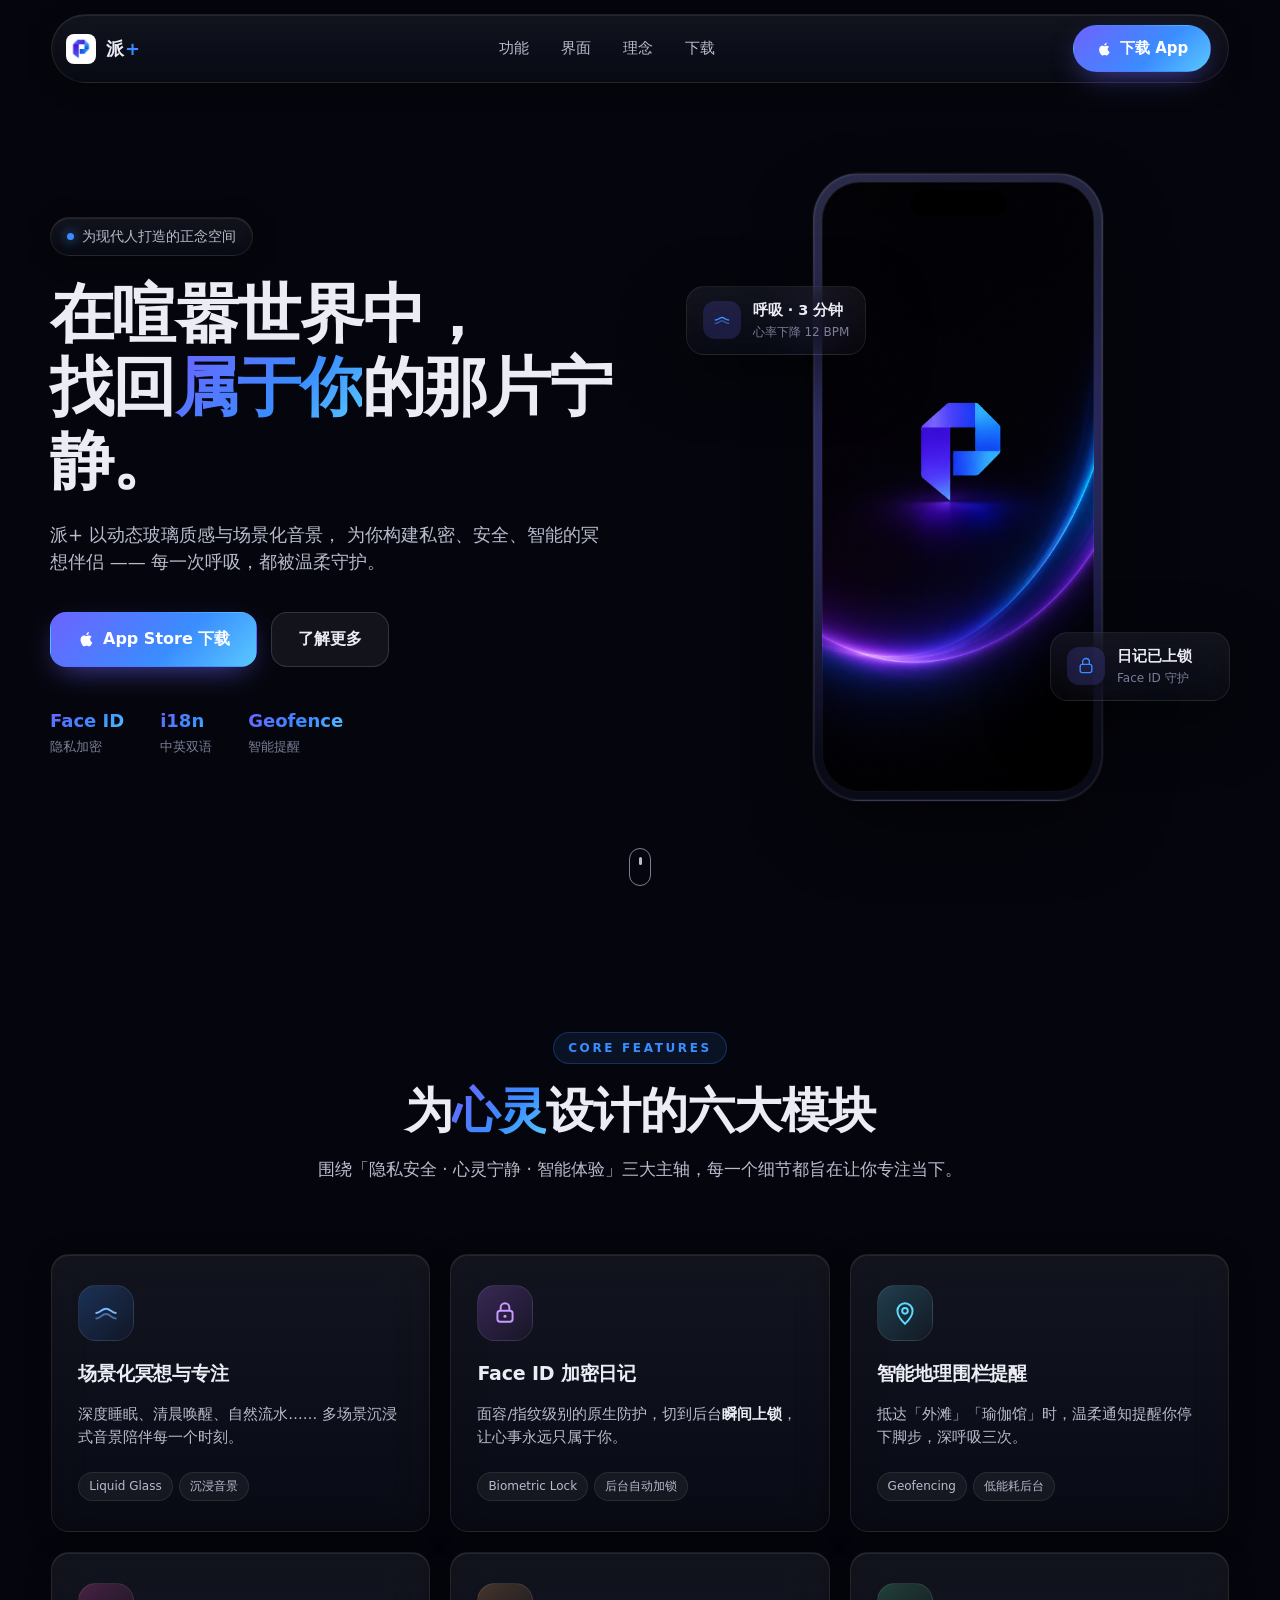
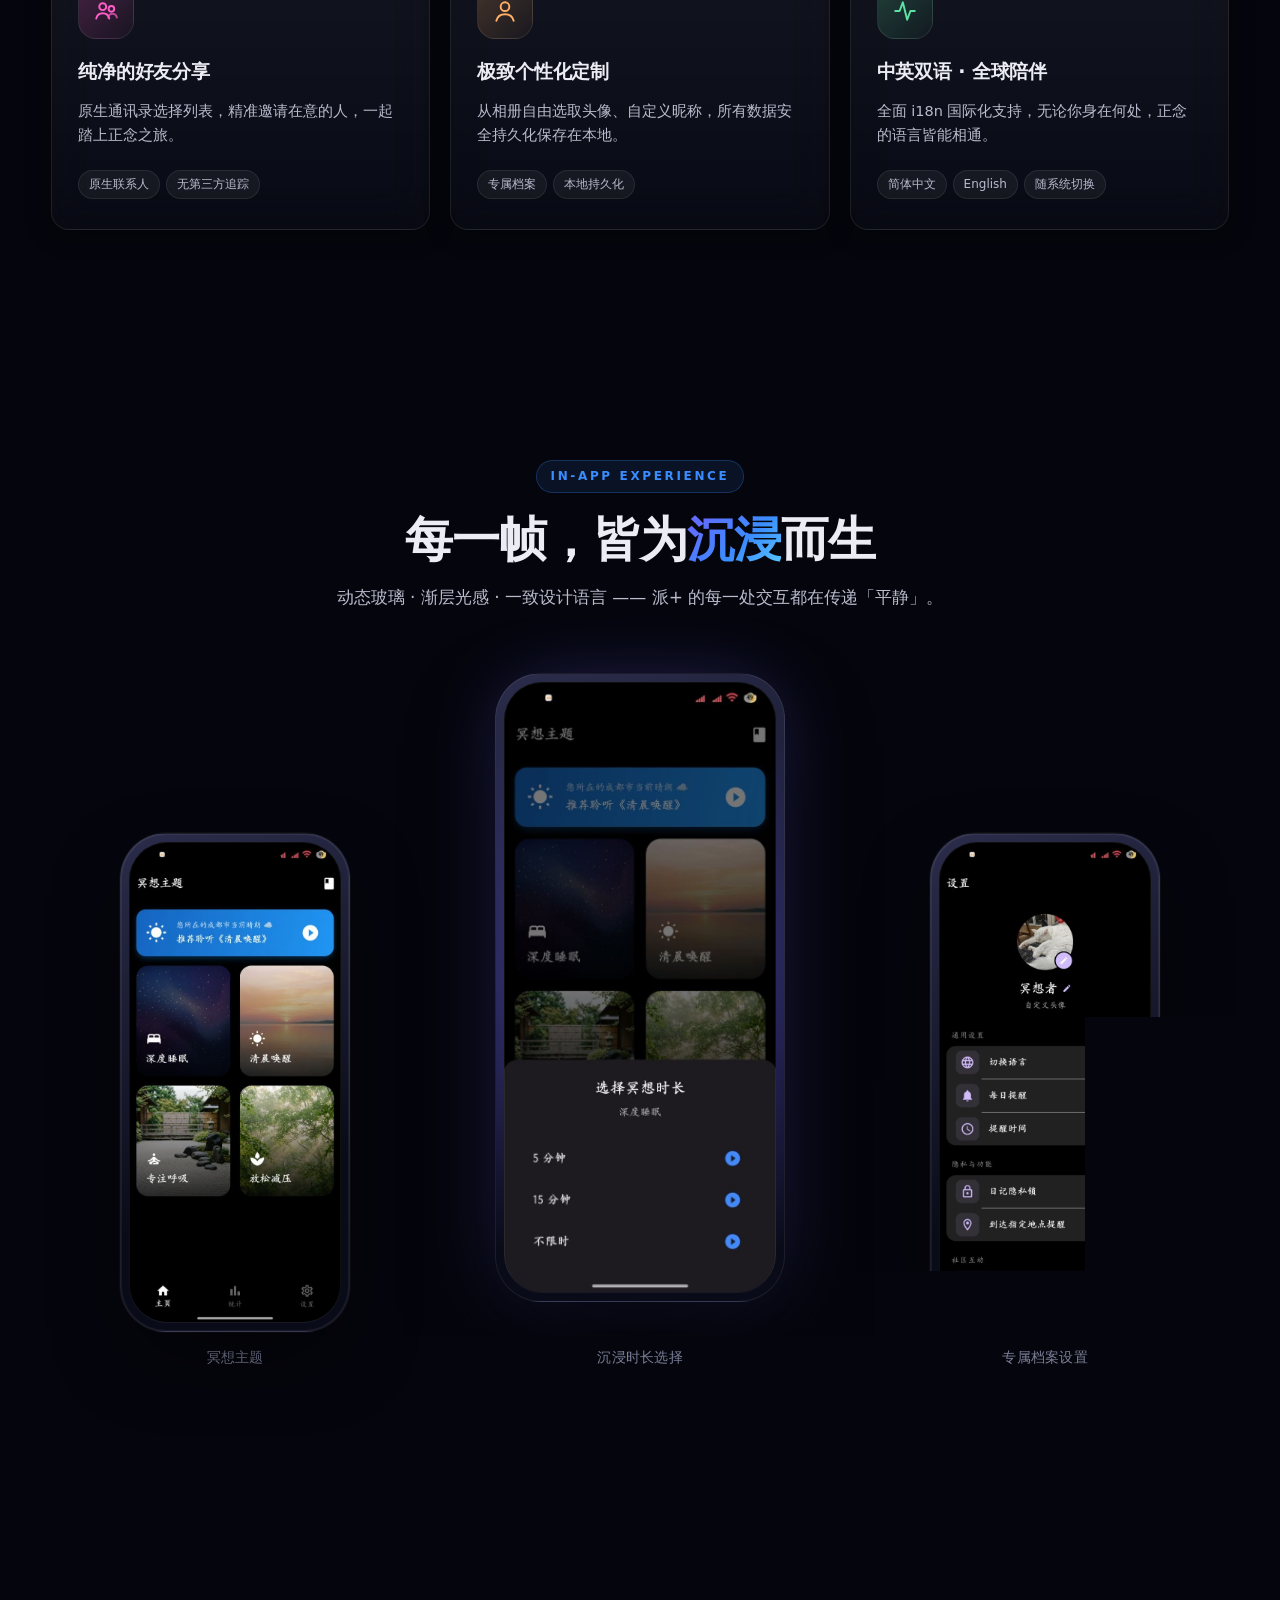
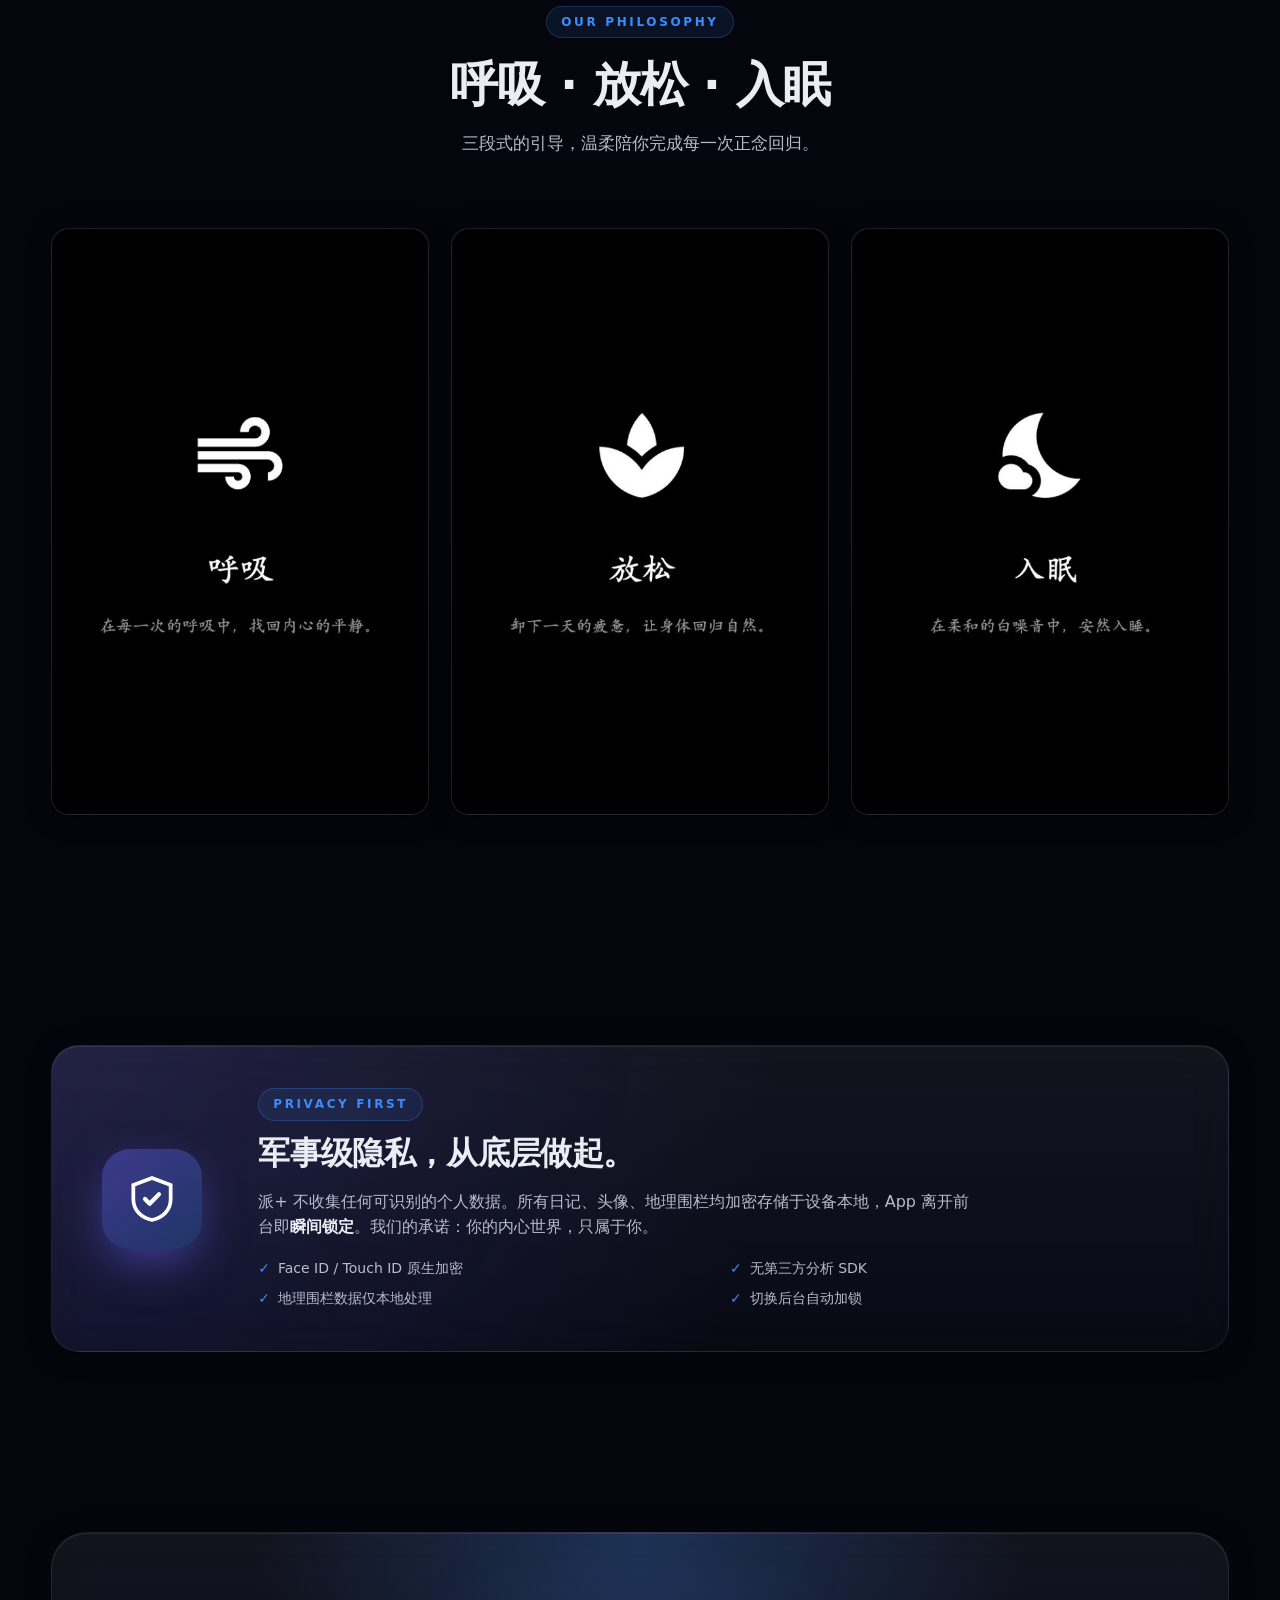
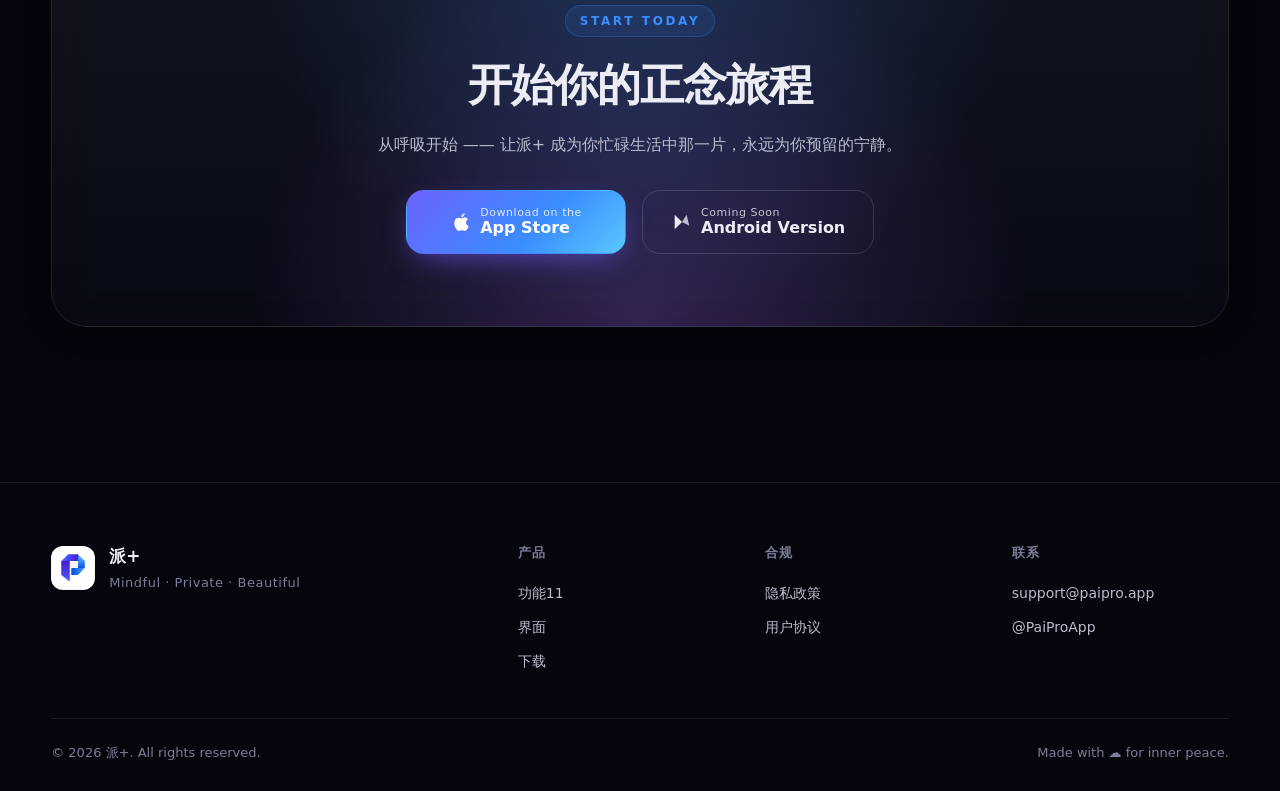
==== commit 140be464: "test" ====
--- a/index.html
+++ b/index.html
@@ -342,7 +342,7 @@
       <nav class="footer-nav" aria-label="页脚导航">
         <div>
           <h4>产品</h4>
-          <a href="#features">功能</a>
+          <a href="#features">功能11</a>
           <a href="#showcase">界面</a>
           <a href="#download">下载</a>
         </div>
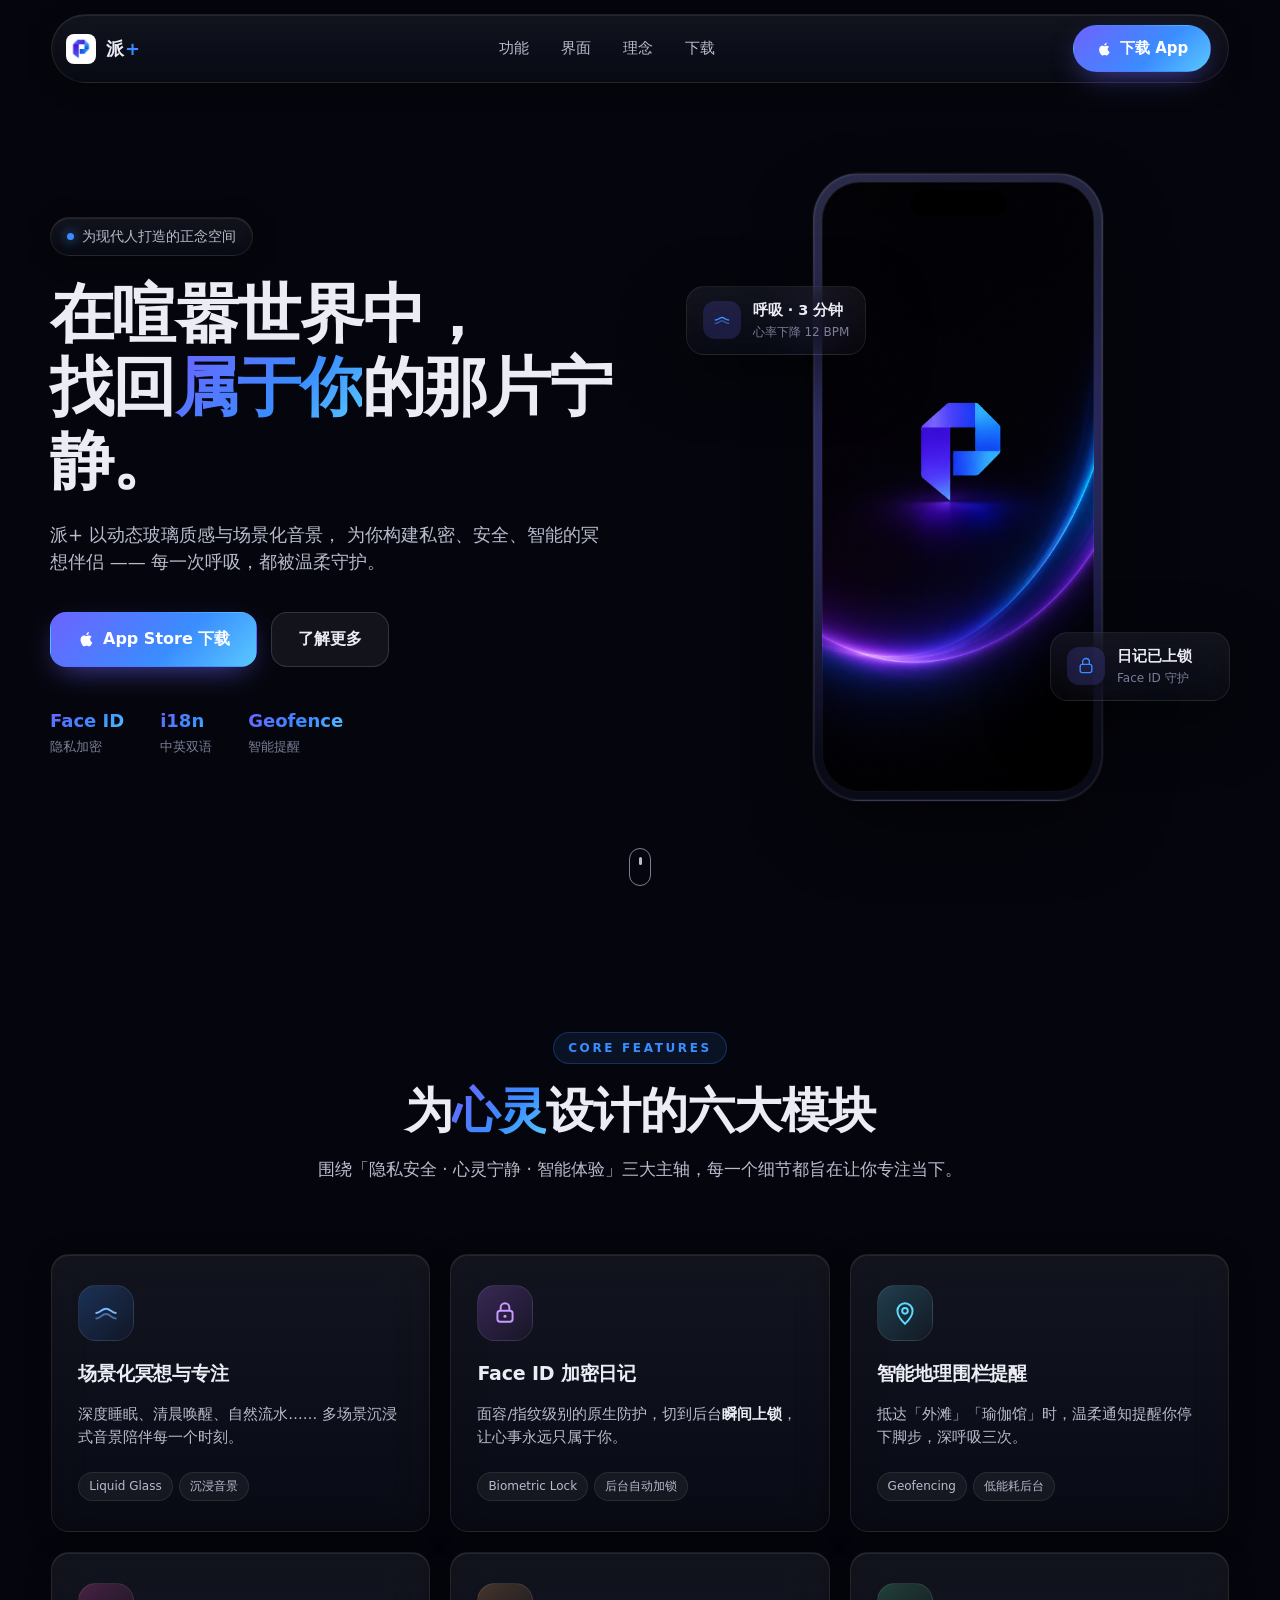
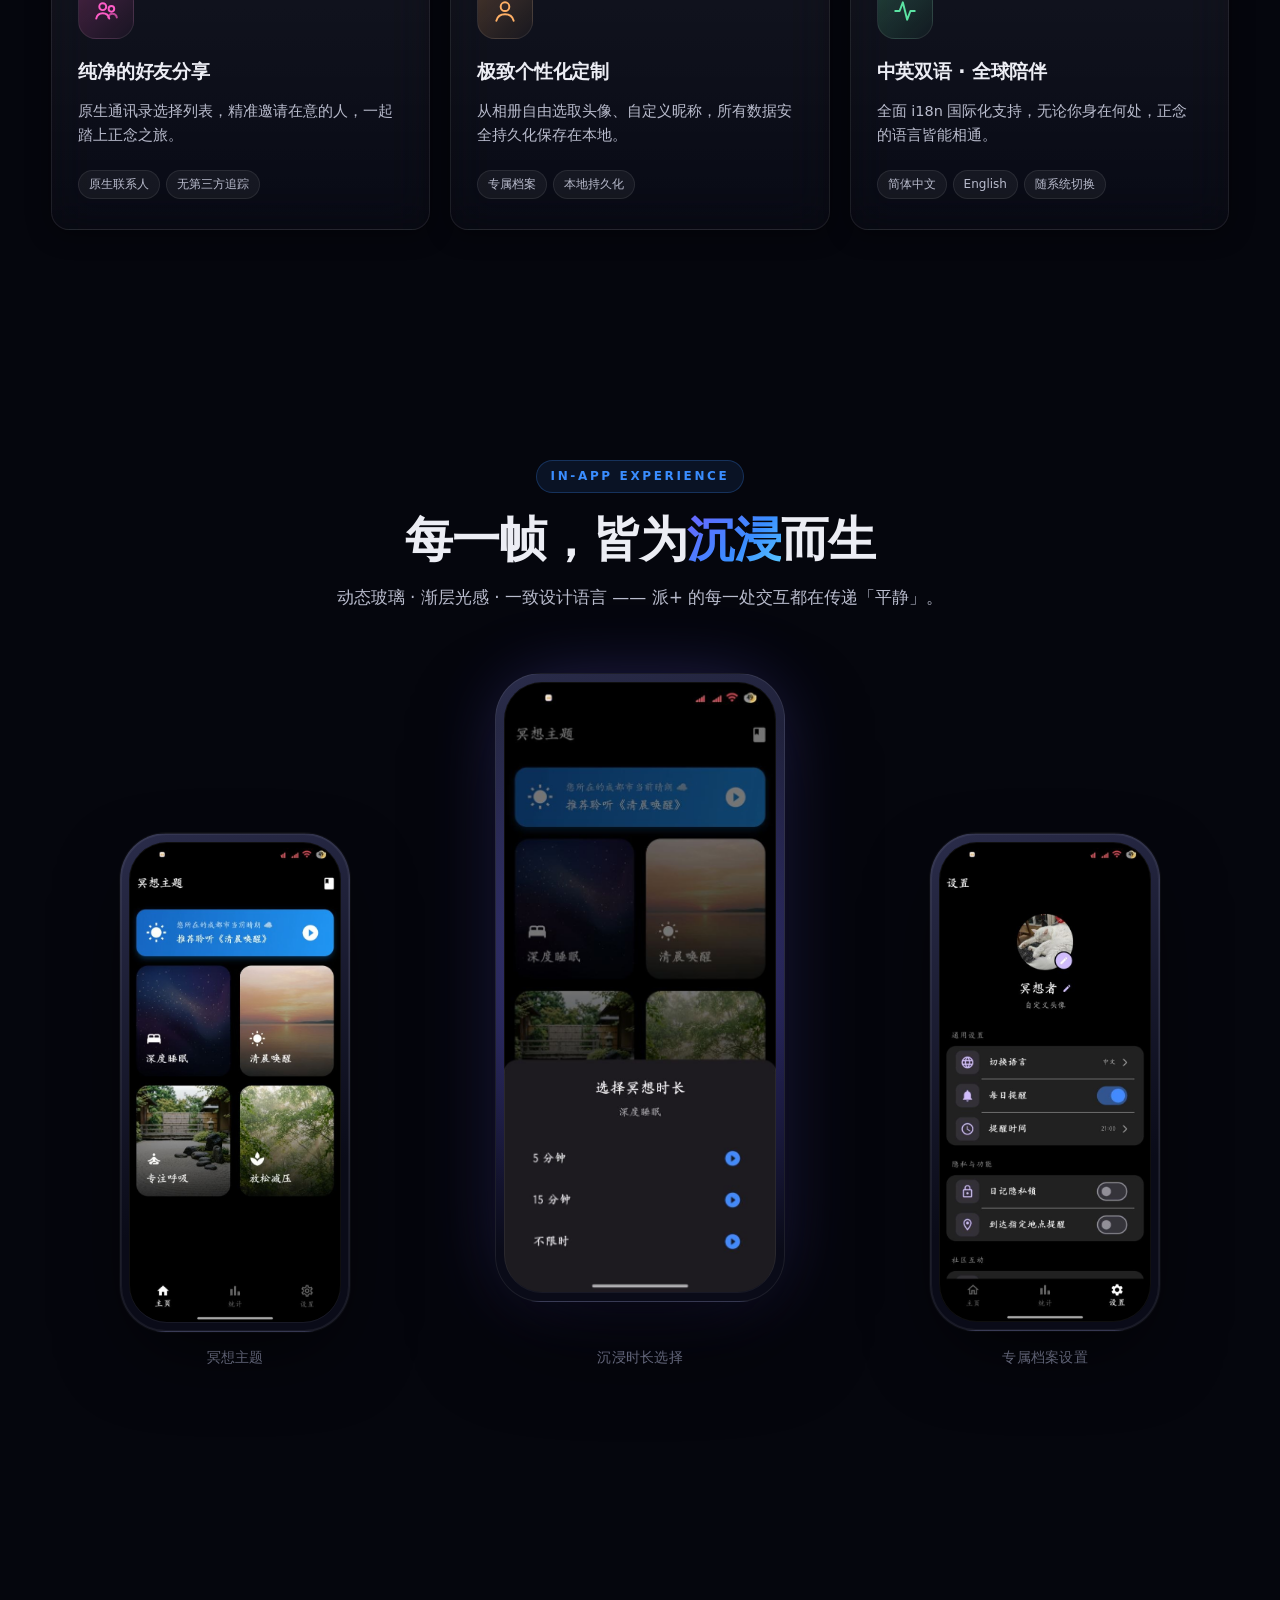
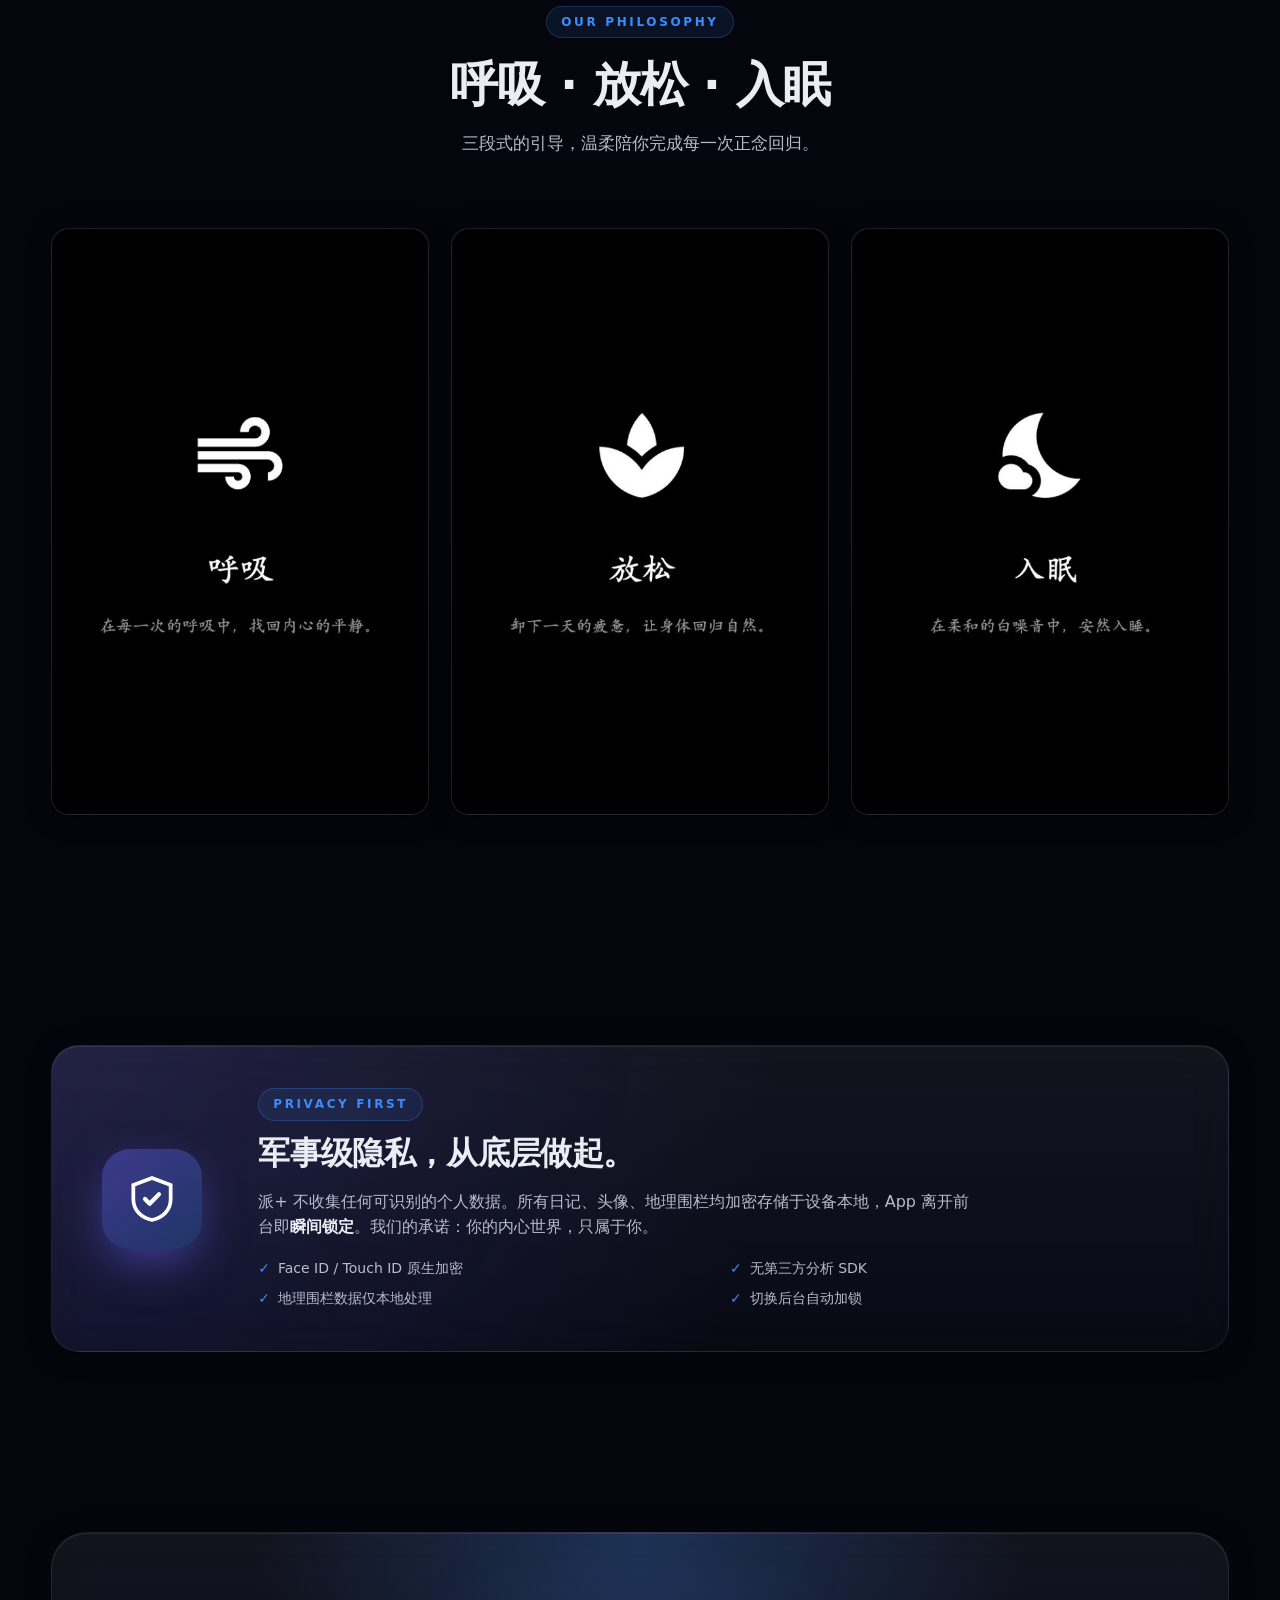
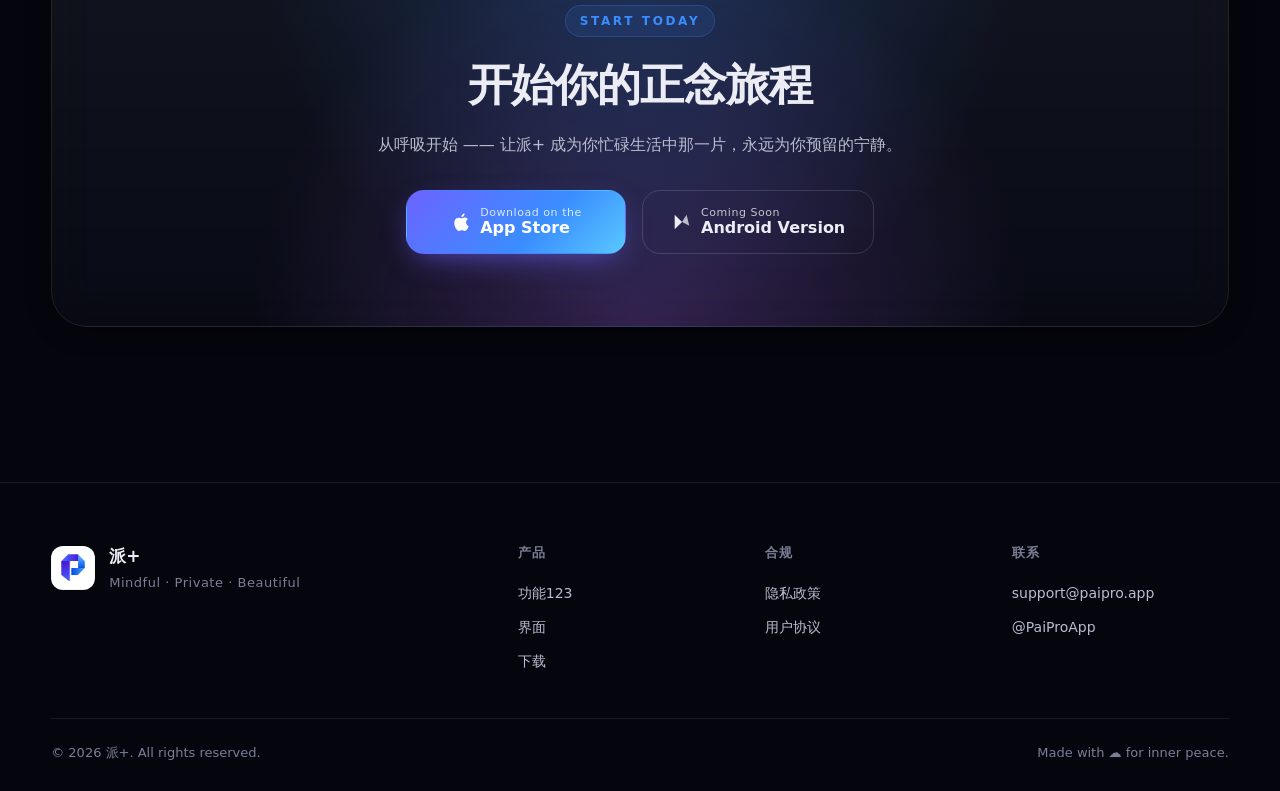
==== commit 713f61bd: "test 123" ====
--- a/index.html
+++ b/index.html
@@ -342,7 +342,7 @@
       <nav class="footer-nav" aria-label="页脚导航">
         <div>
           <h4>产品</h4>
-          <a href="#features">功能11</a>
+          <a href="#features">功能123</a>
           <a href="#showcase">界面</a>
           <a href="#download">下载</a>
         </div>
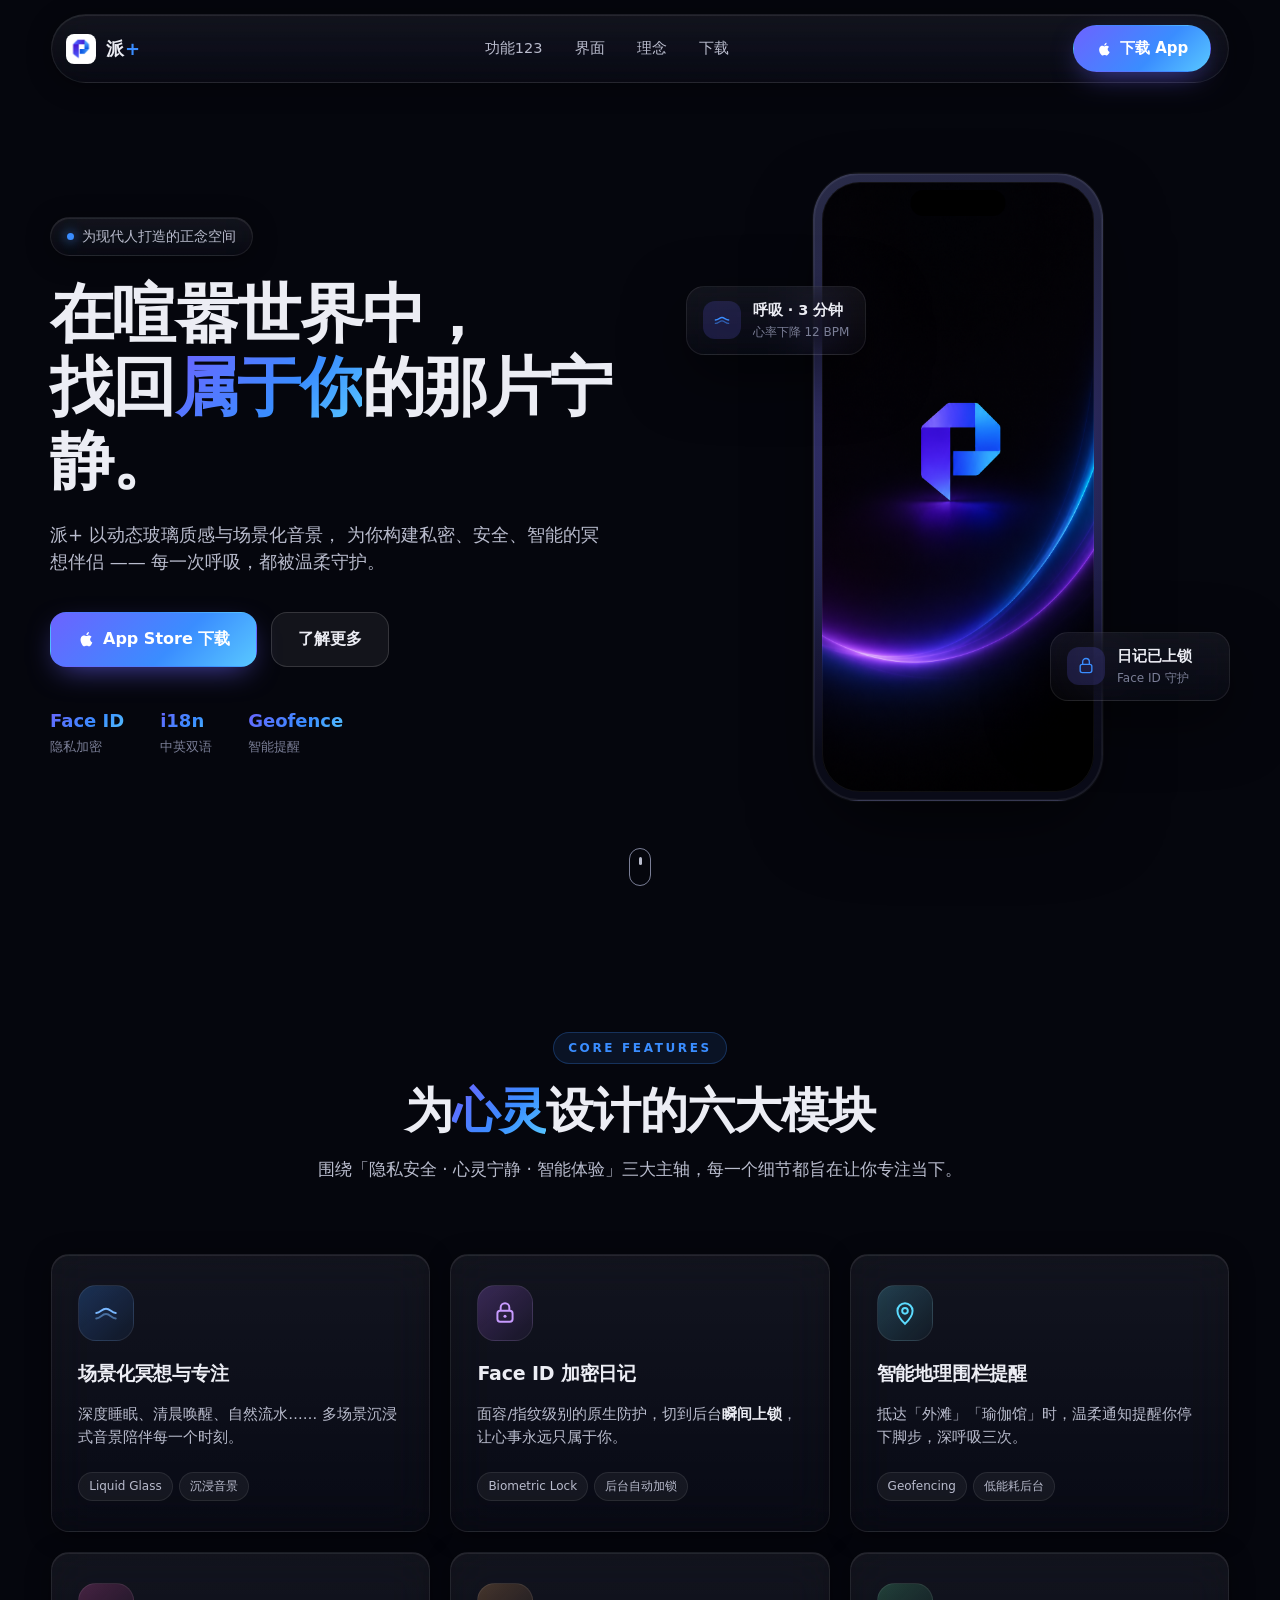
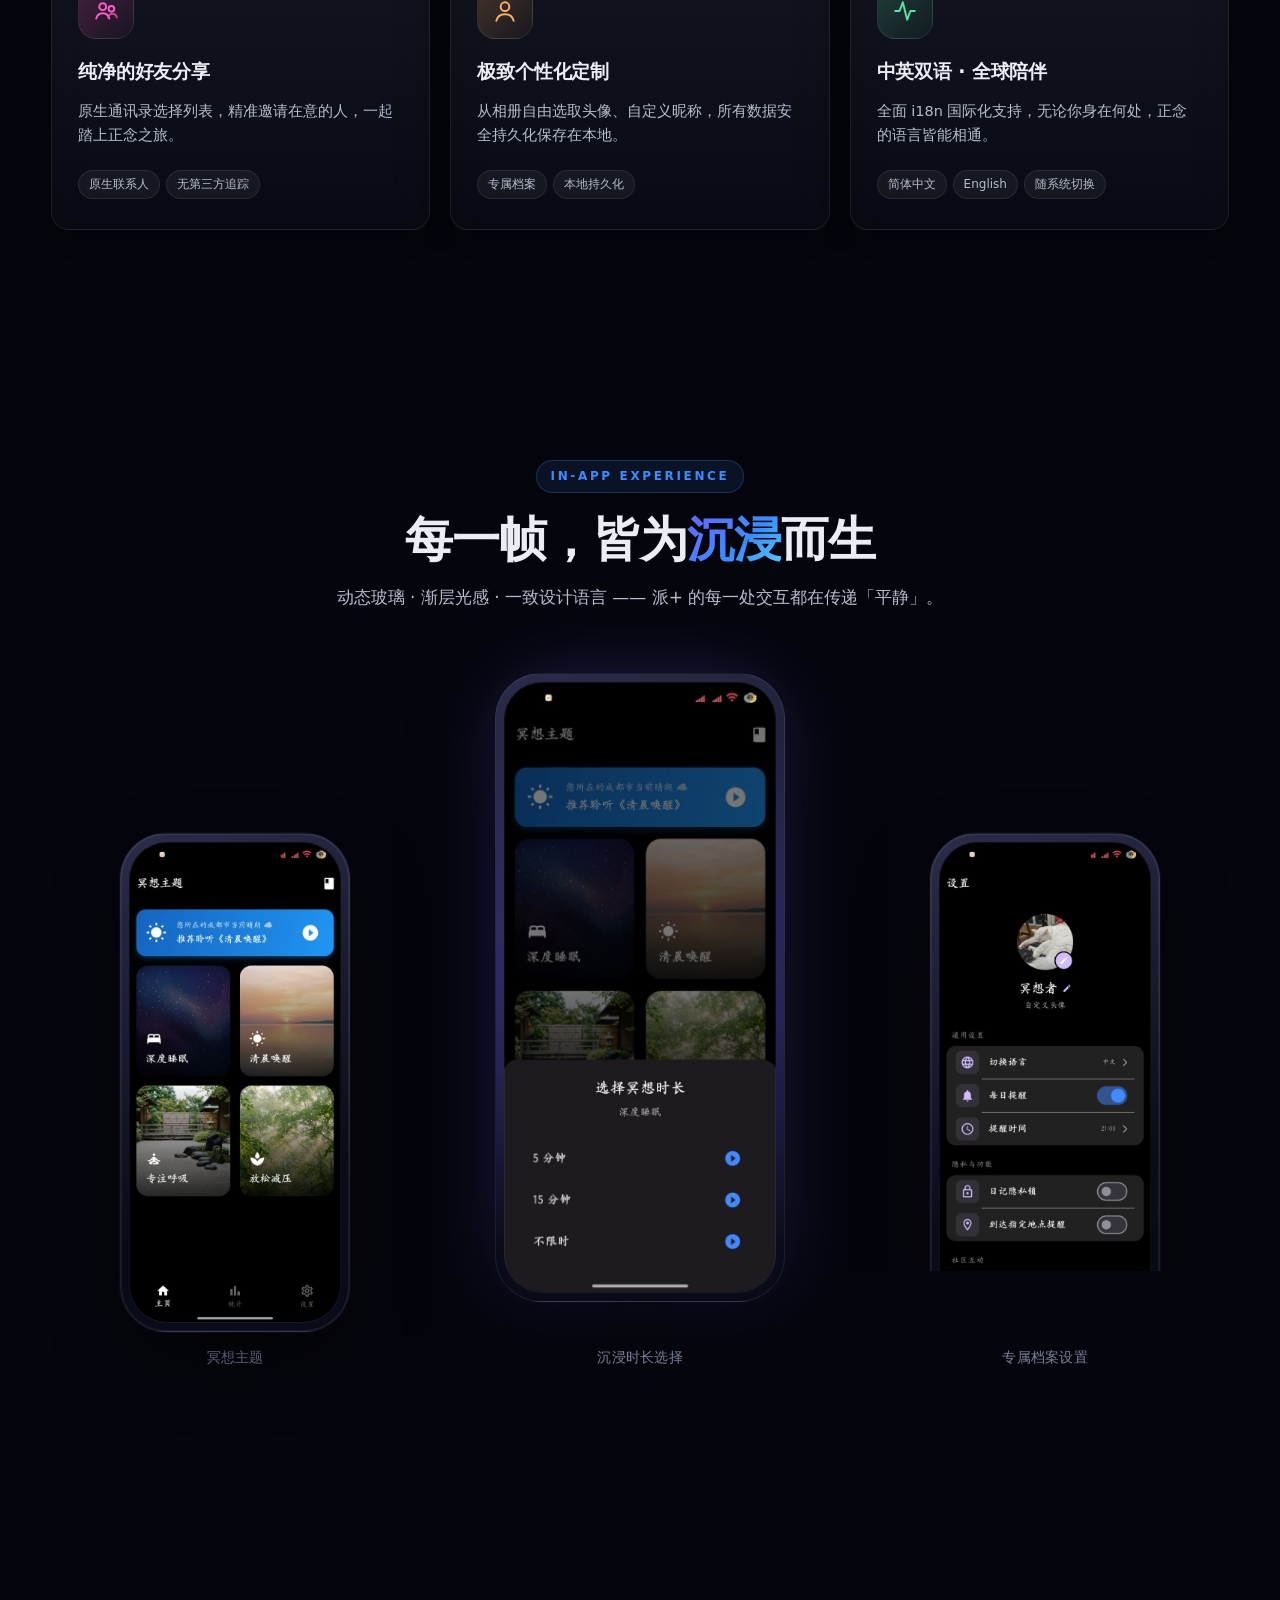
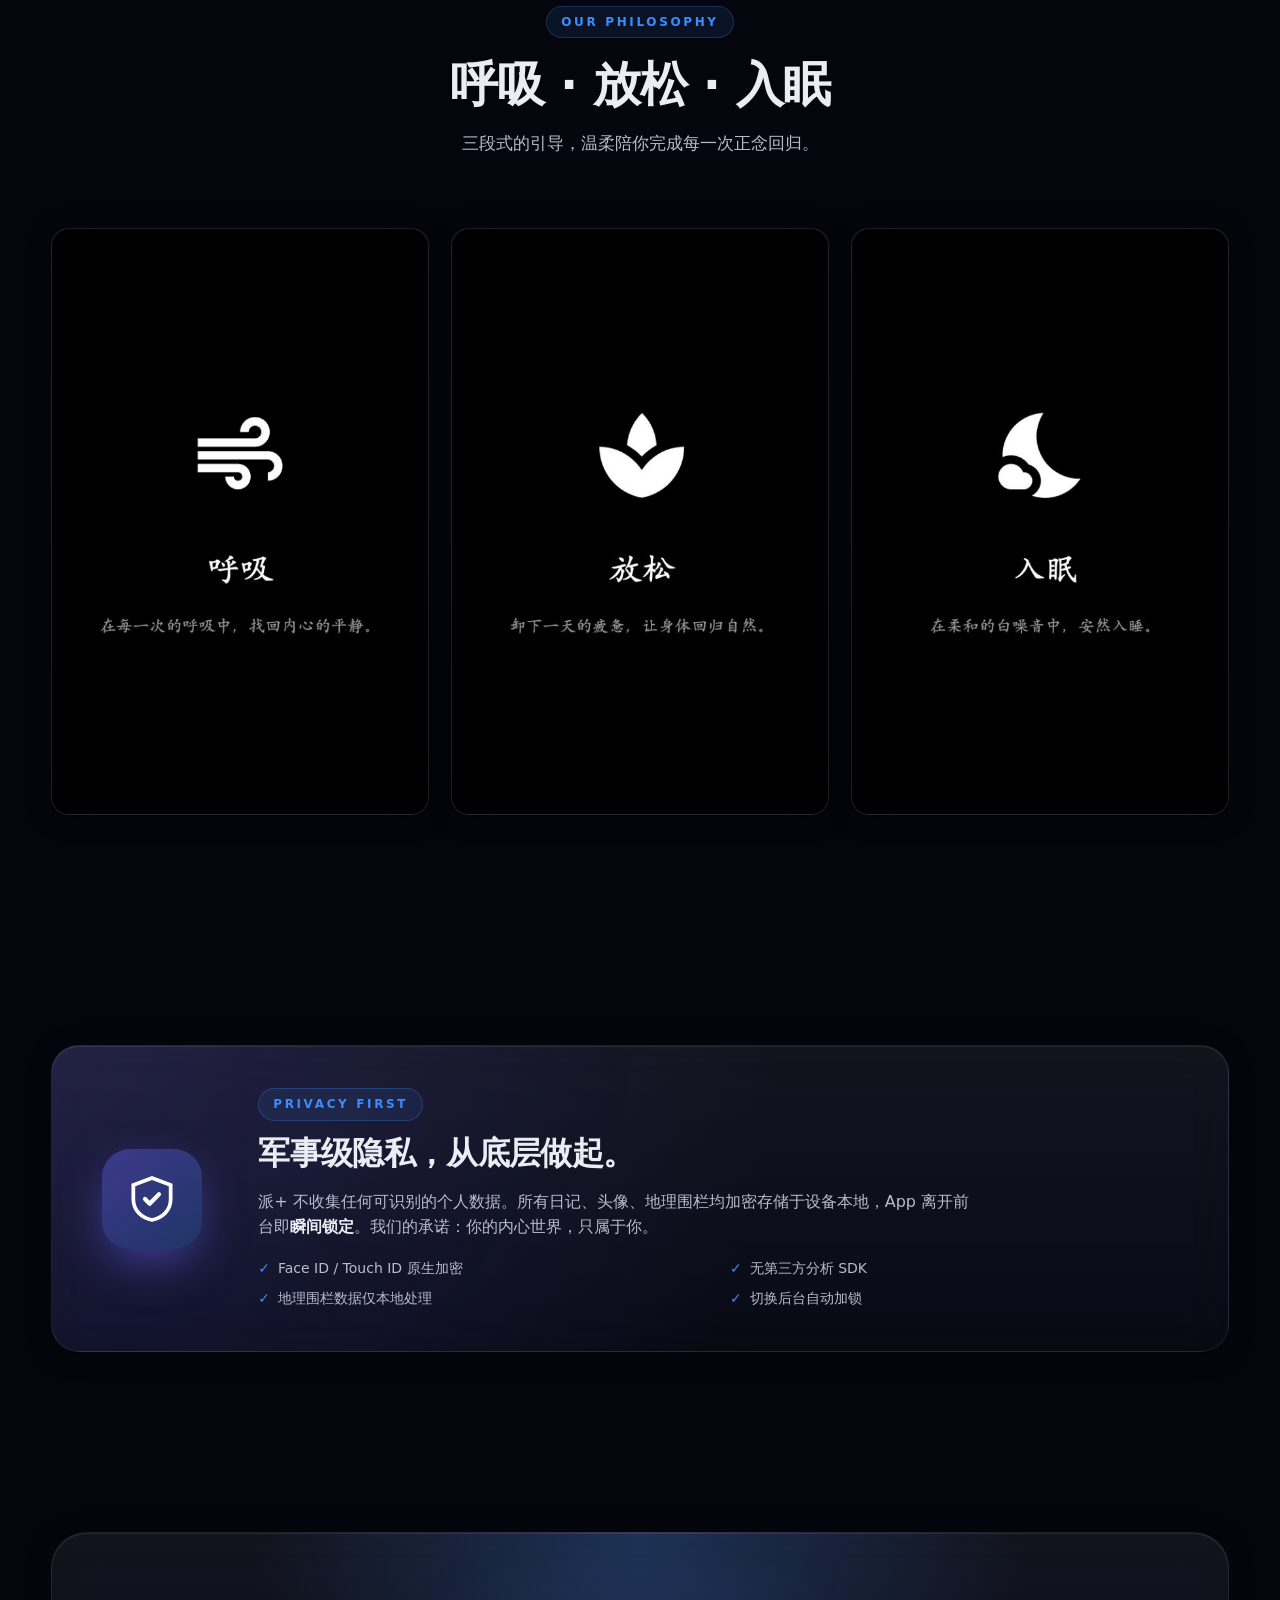
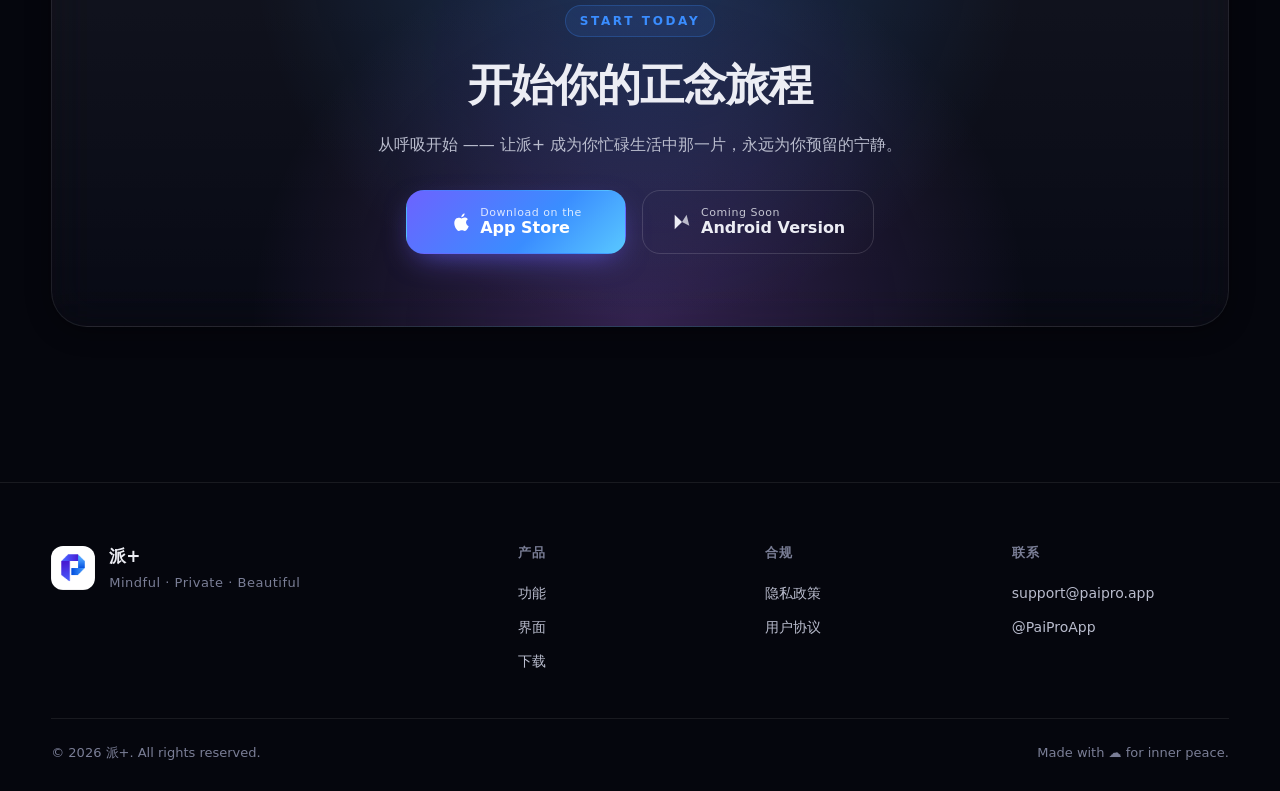
==== commit 76faad58: "test 12" ====
--- a/index.html
+++ b/index.html
@@ -26,7 +26,7 @@
       <span>派<small>+</small></span>
     </a>
     <nav class="nav-links" aria-label="主导航">
-      <a href="#features">功能</a>
+      <a href="#features">功能123</a>
       <a href="#showcase">界面</a>
       <a href="#philosophy">理念</a>
       <a href="#download">下载</a>
@@ -342,7 +342,7 @@
       <nav class="footer-nav" aria-label="页脚导航">
         <div>
           <h4>产品</h4>
-          <a href="#features">功能123</a>
+          <a href="#features">功能</a>
           <a href="#showcase">界面</a>
           <a href="#download">下载</a>
         </div>
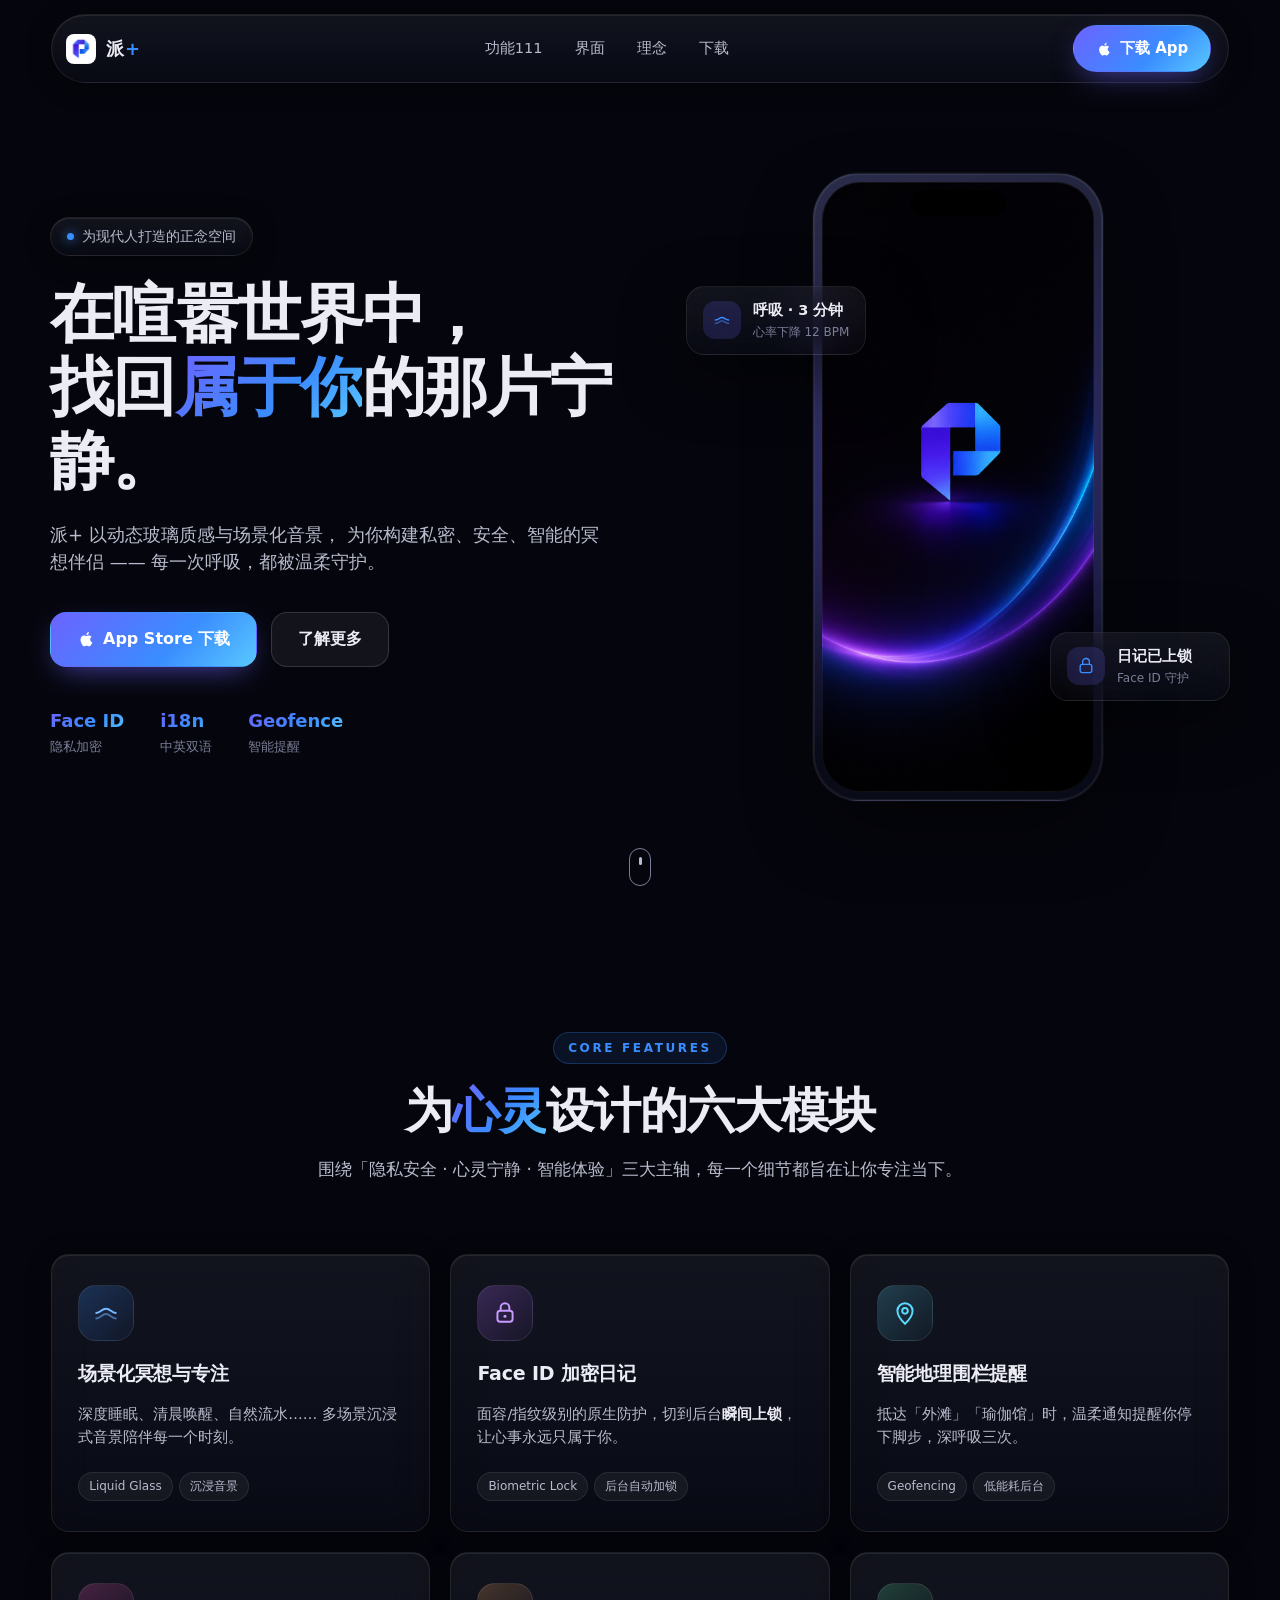
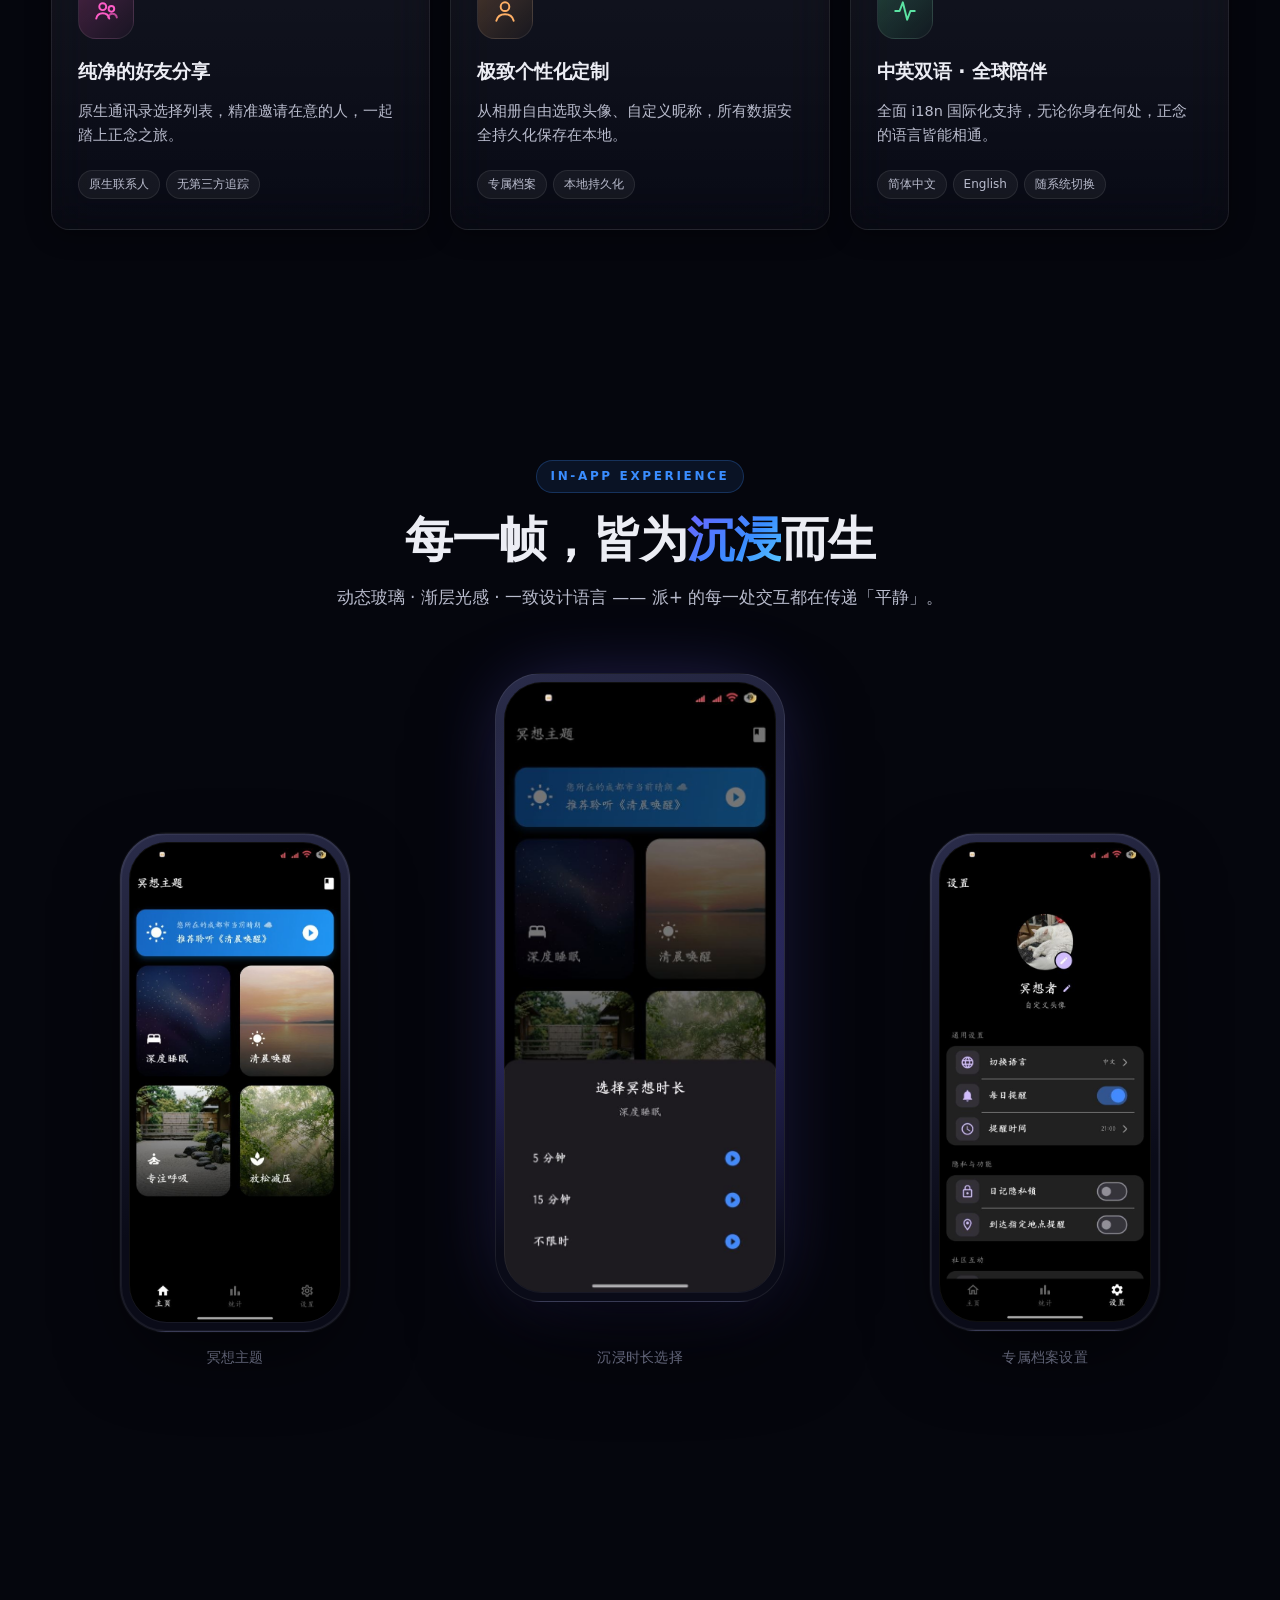
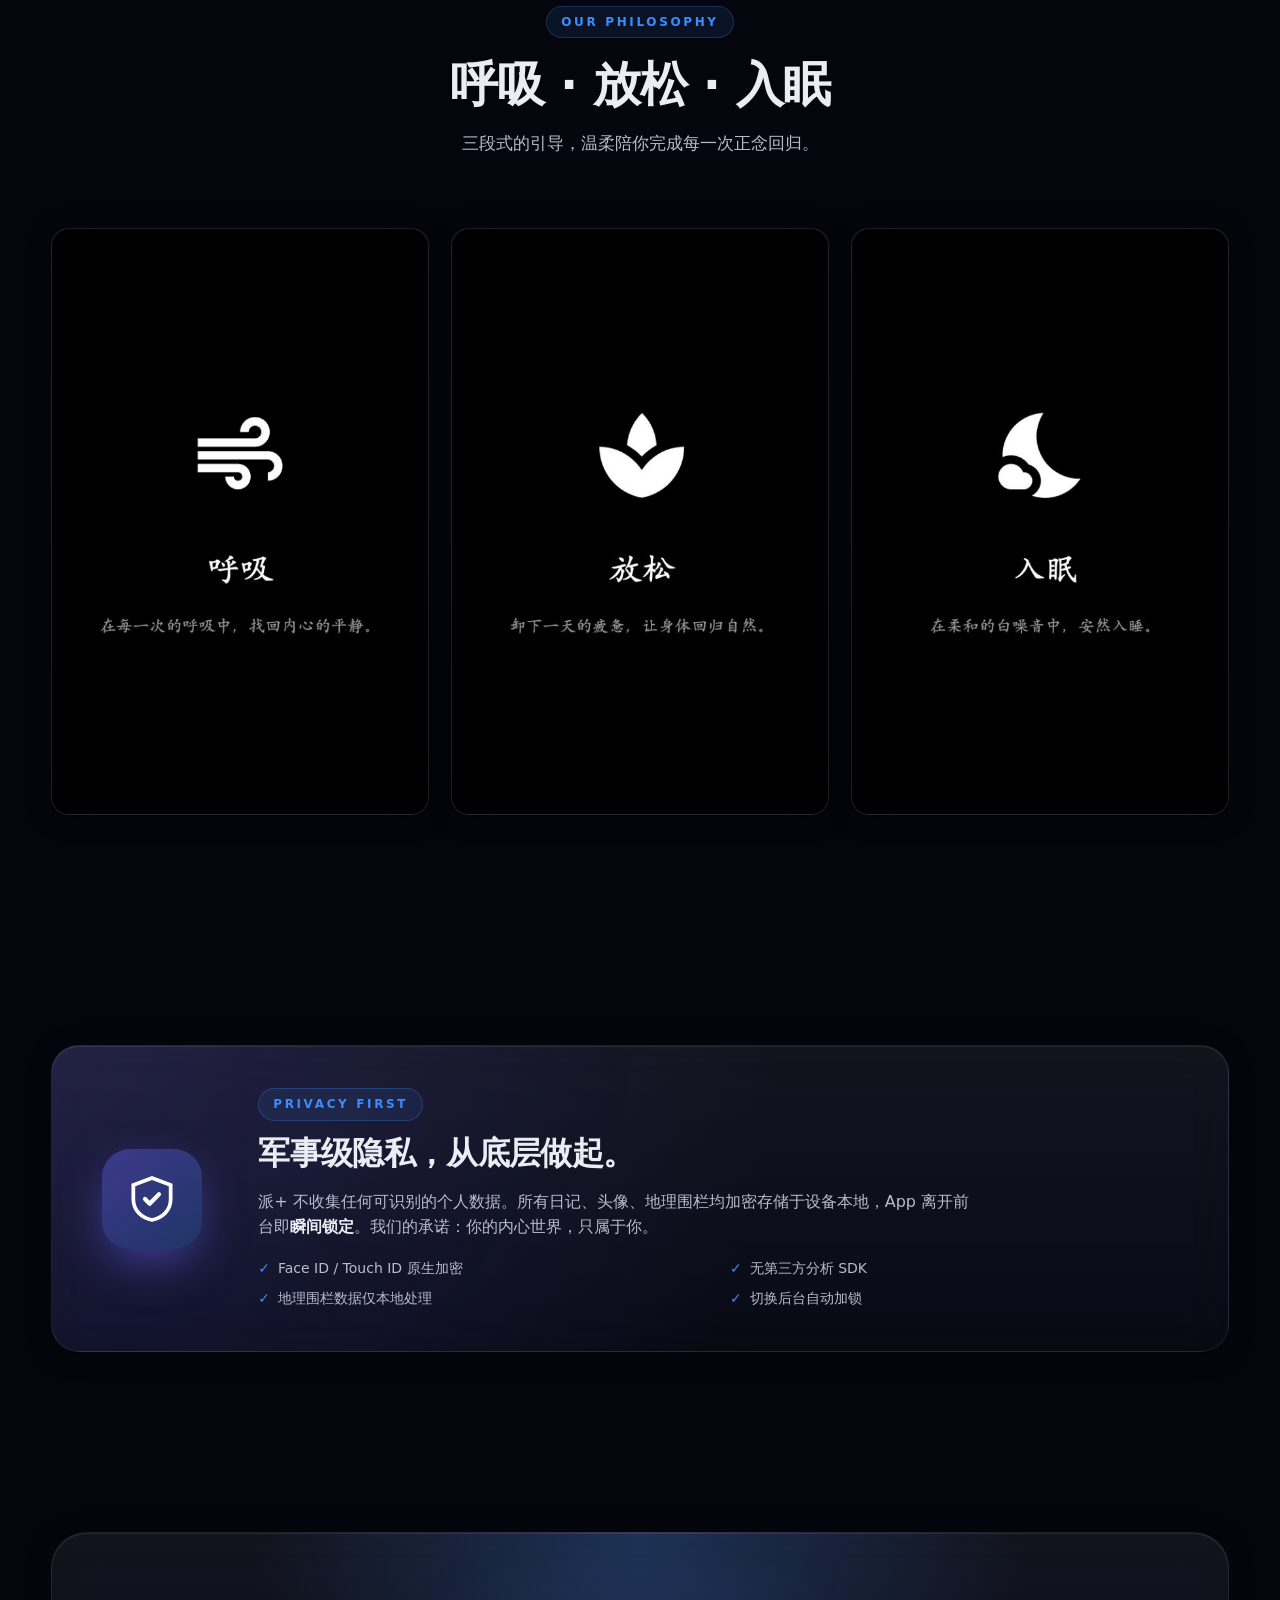
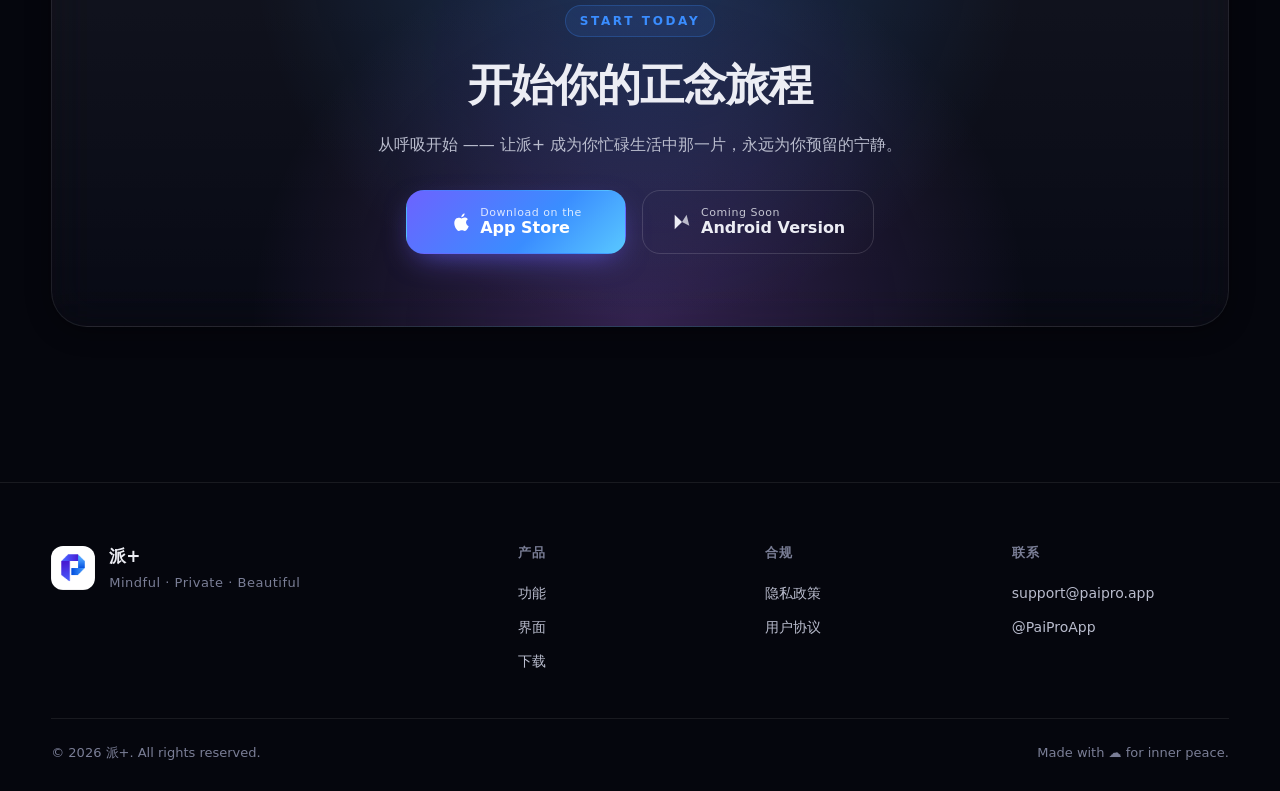
==== commit 23b2e995: "test 111" ====
--- a/index.html
+++ b/index.html
@@ -26,7 +26,7 @@
       <span>派<small>+</small></span>
     </a>
     <nav class="nav-links" aria-label="主导航">
-      <a href="#features">功能123</a>
+      <a href="#features">功能111</a>
       <a href="#showcase">界面</a>
       <a href="#philosophy">理念</a>
       <a href="#download">下载</a>
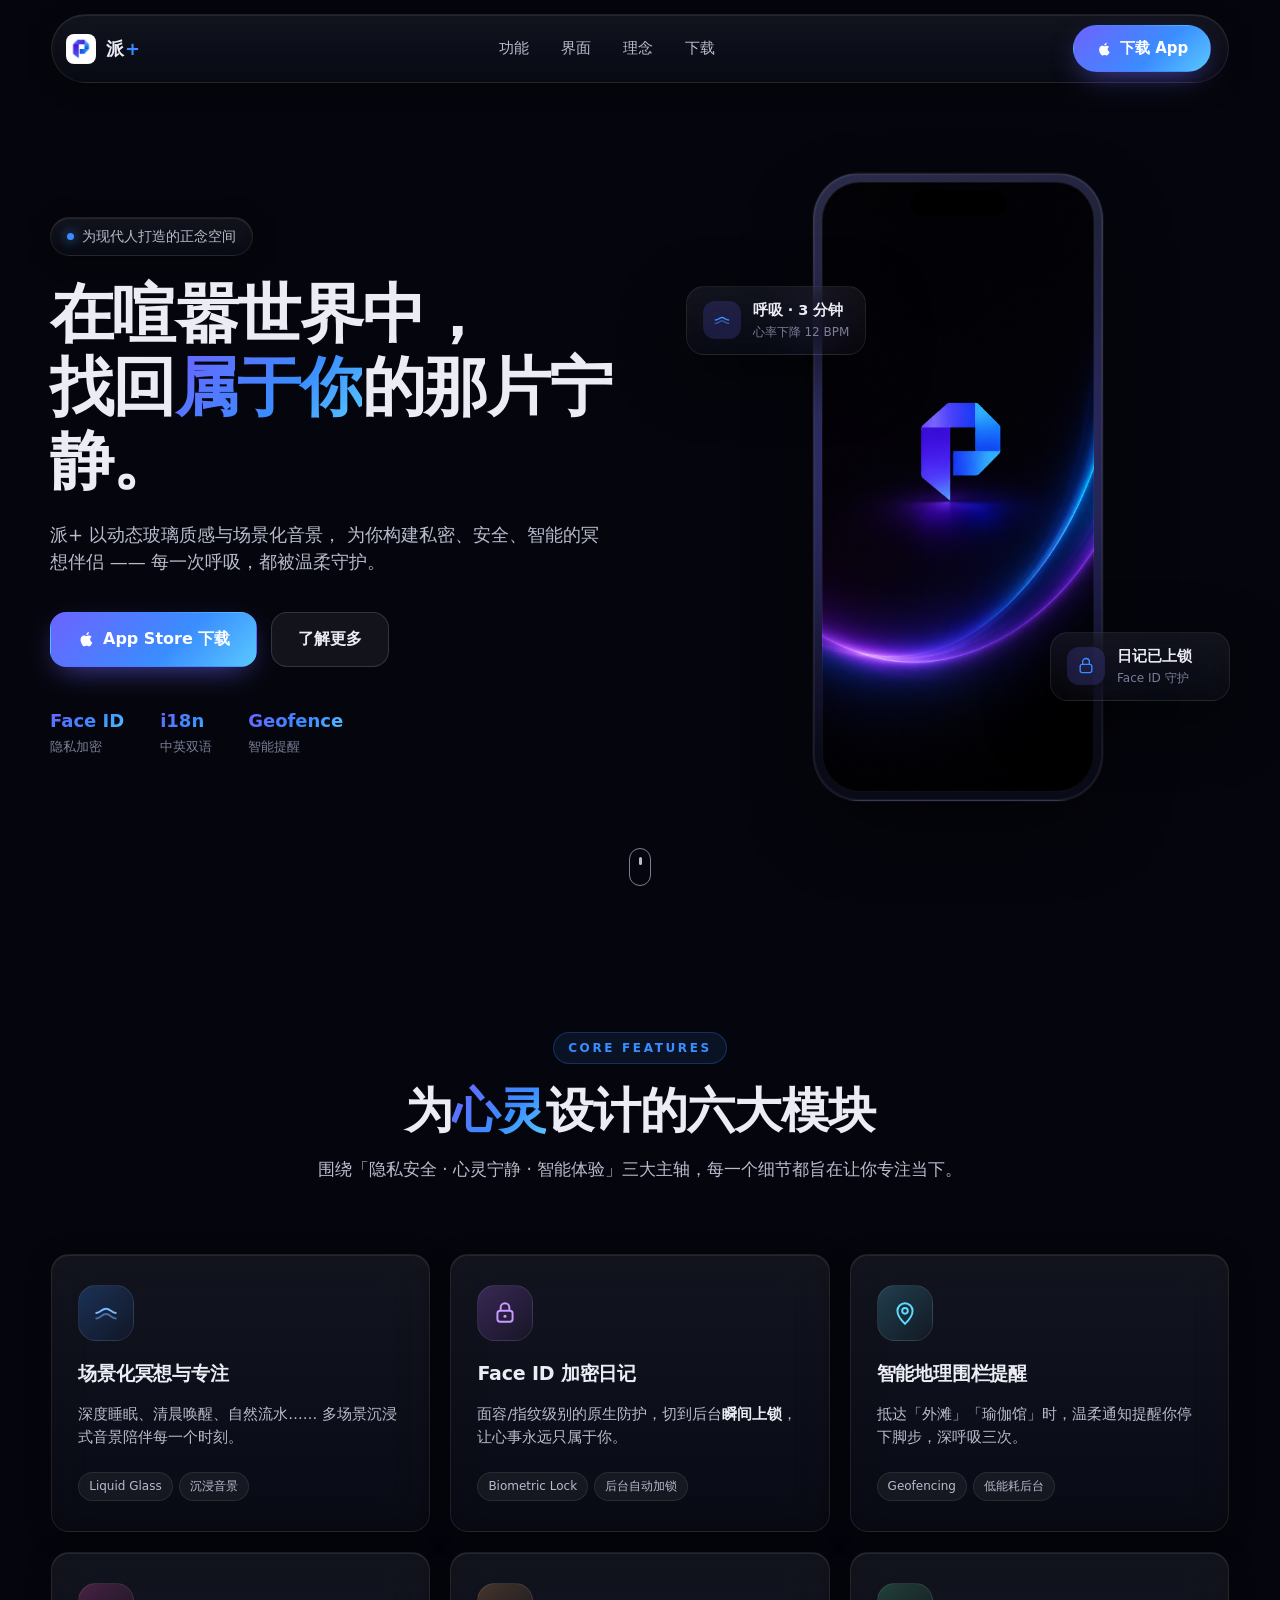
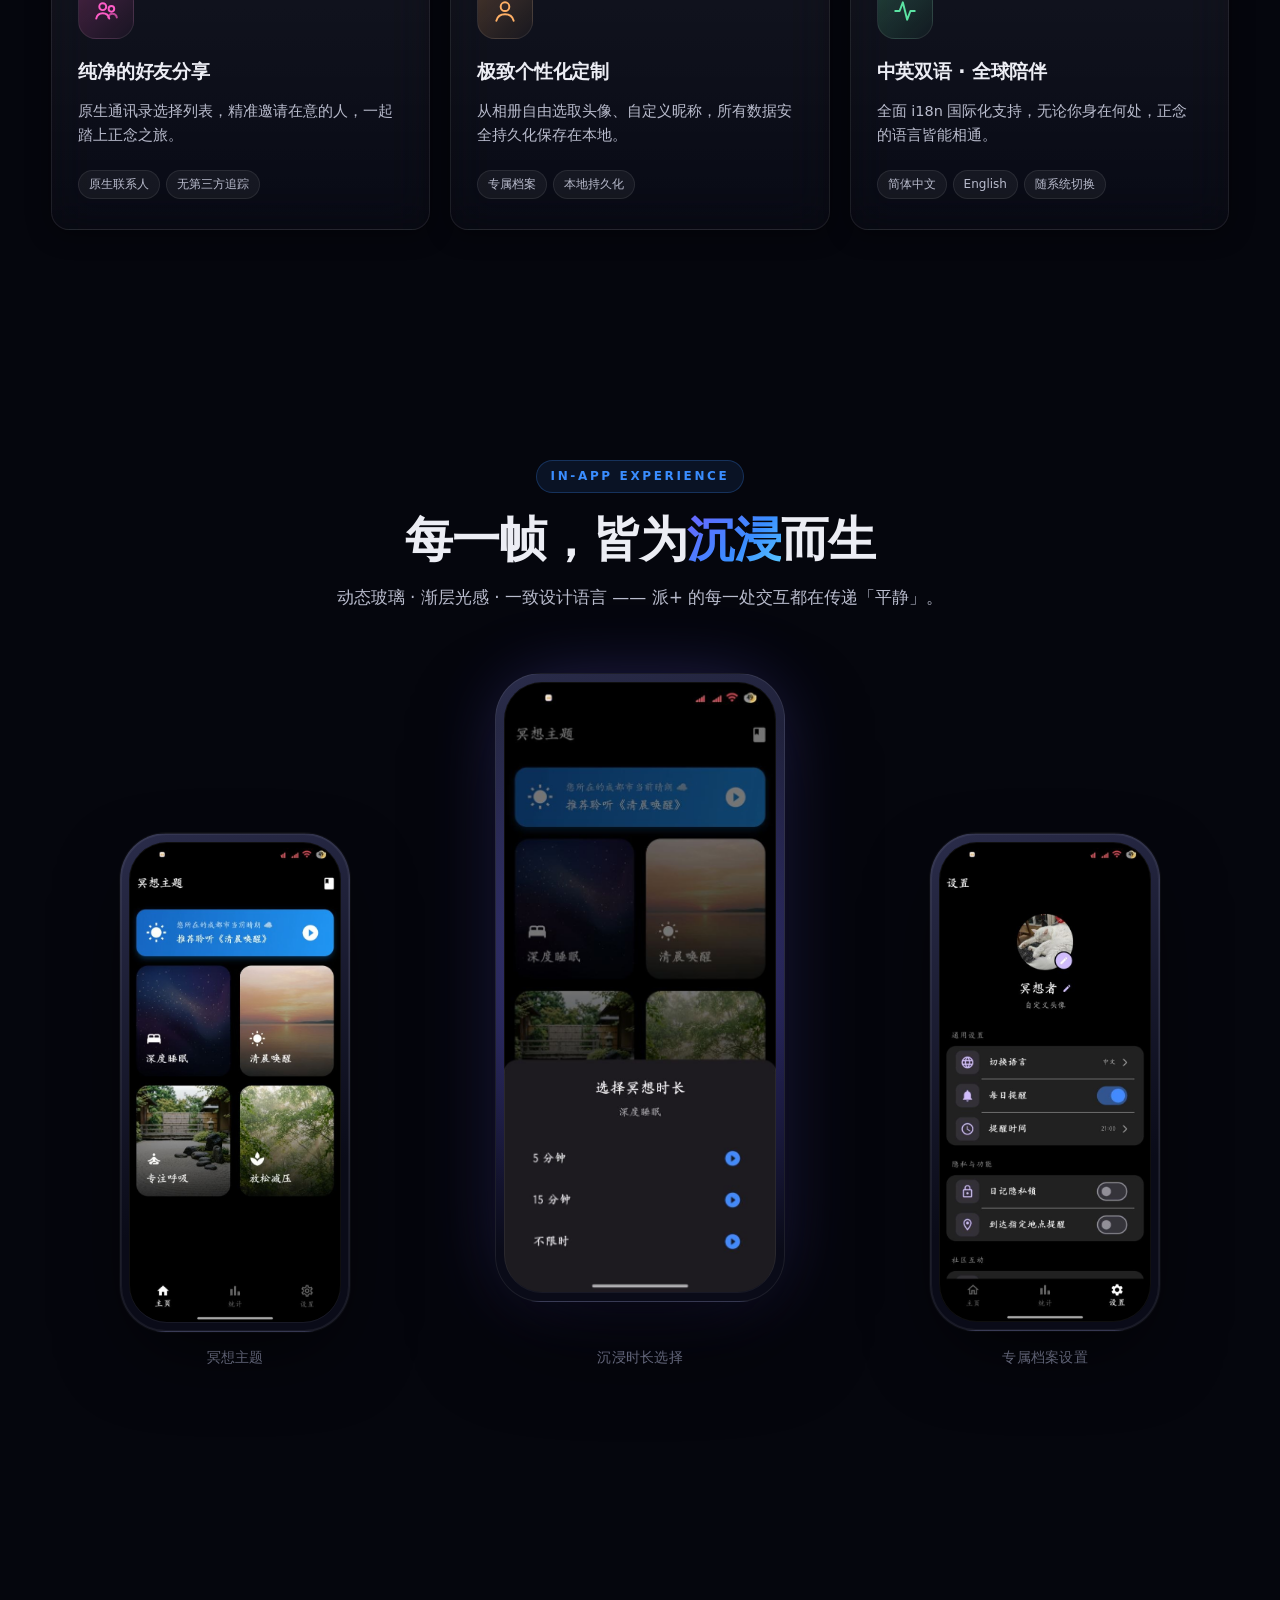
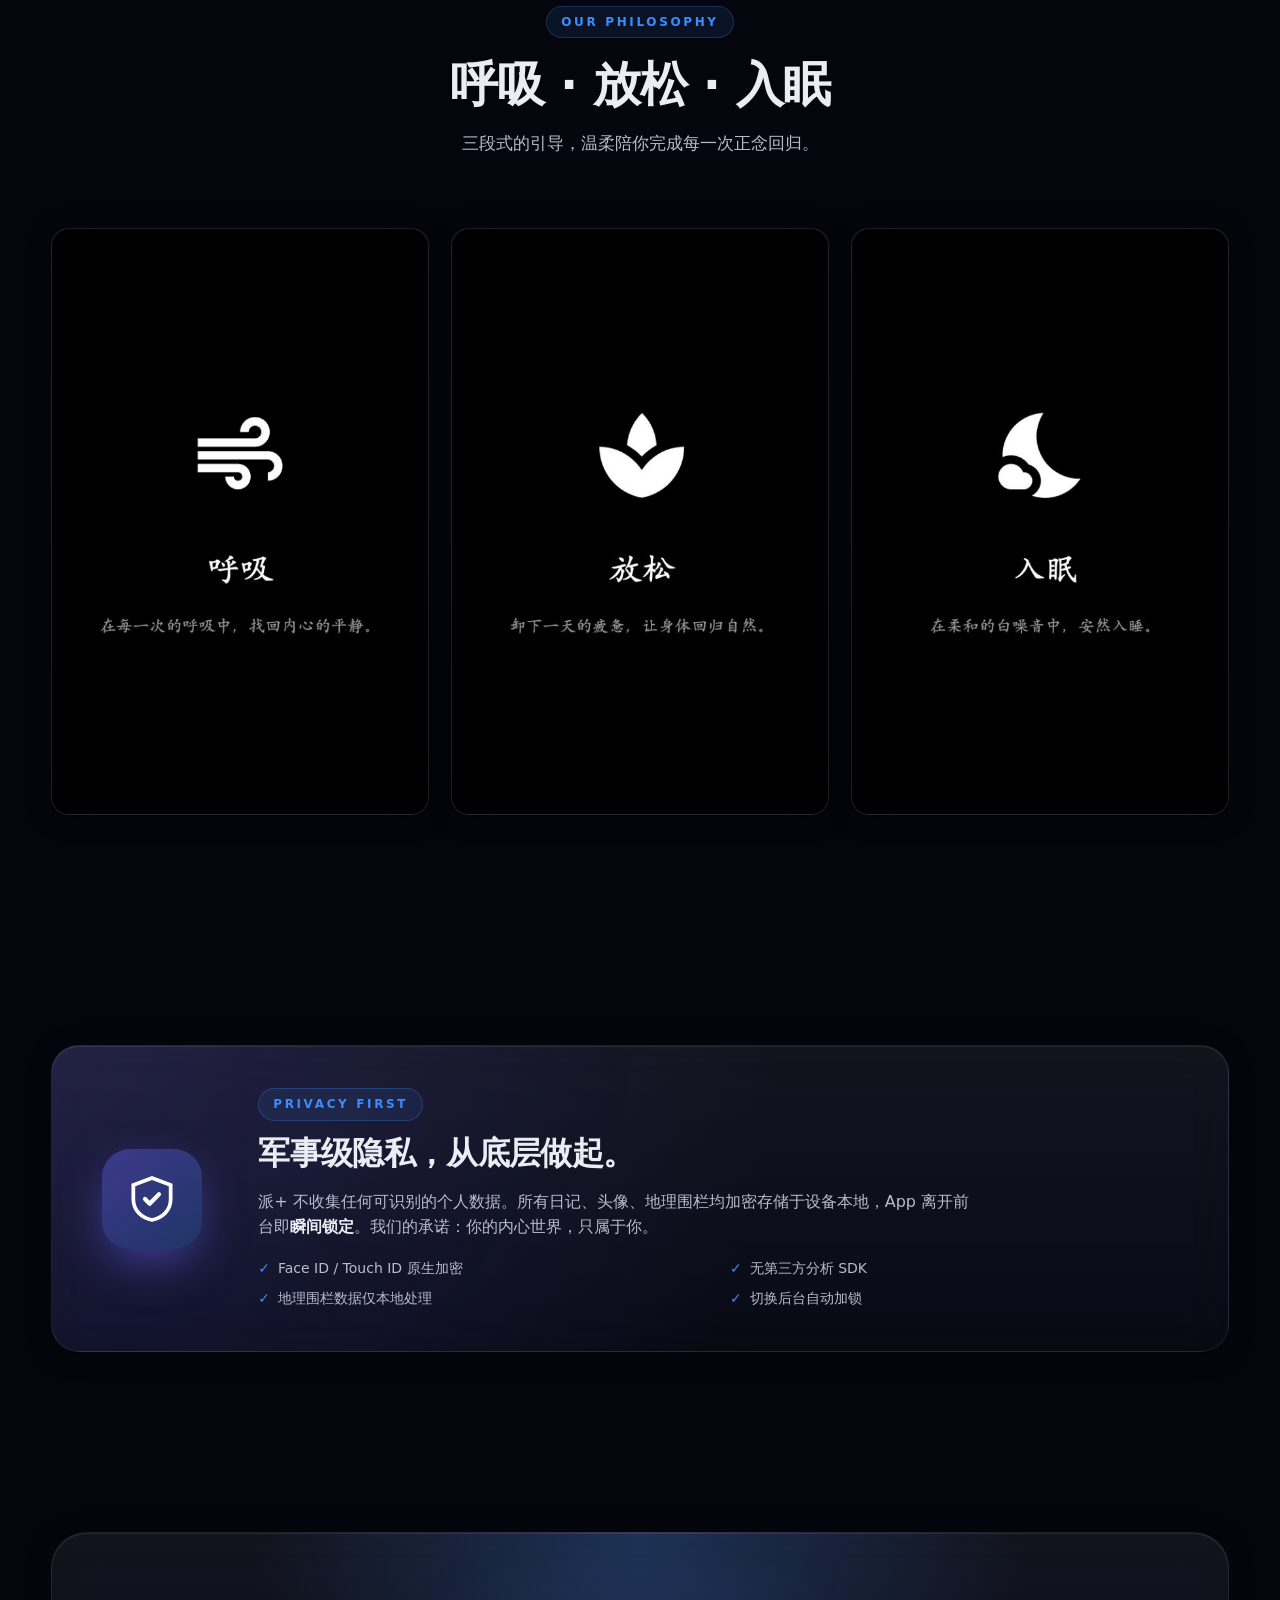
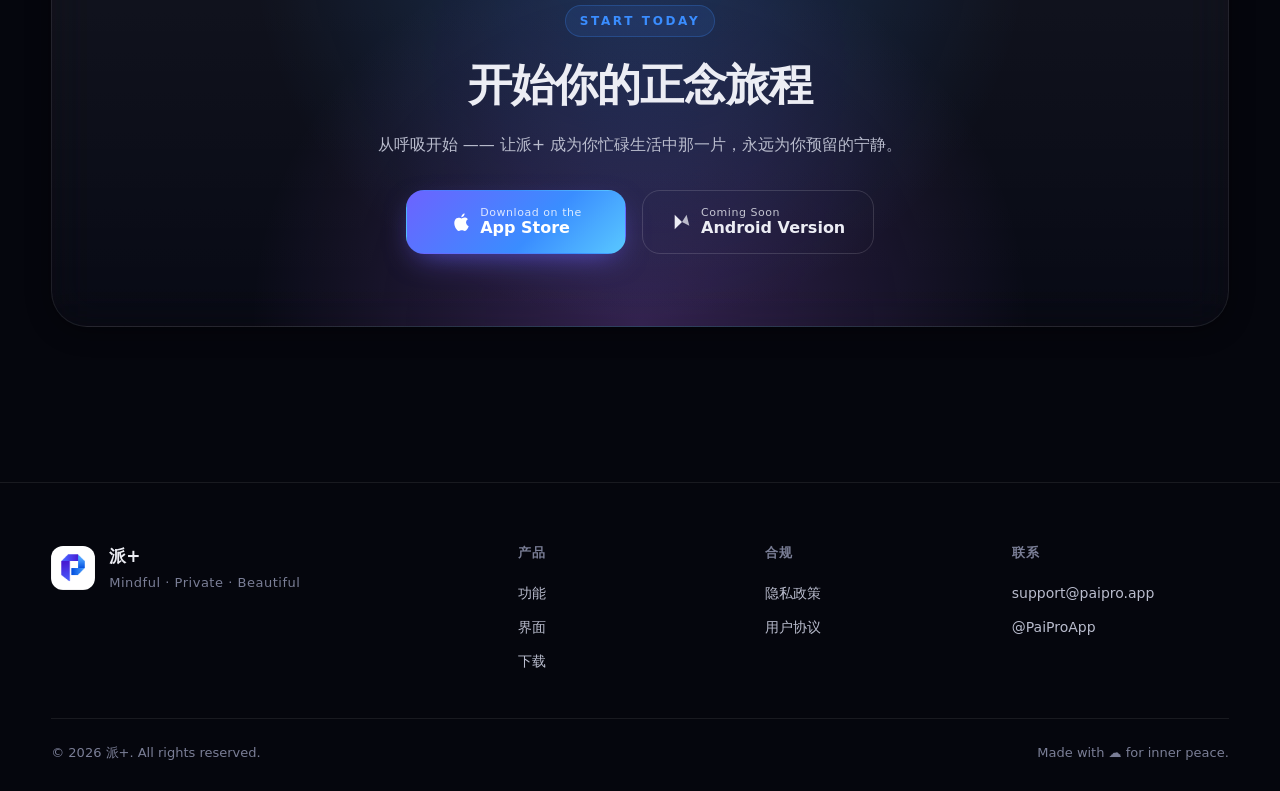
==== commit ec7d4956: "test" ====
--- a/index.html
+++ b/index.html
@@ -26,7 +26,7 @@
       <span>派<small>+</small></span>
     </a>
     <nav class="nav-links" aria-label="主导航">
-      <a href="#features">功能111</a>
+      <a href="#features">功能</a>
       <a href="#showcase">界面</a>
       <a href="#philosophy">理念</a>
       <a href="#download">下载</a>
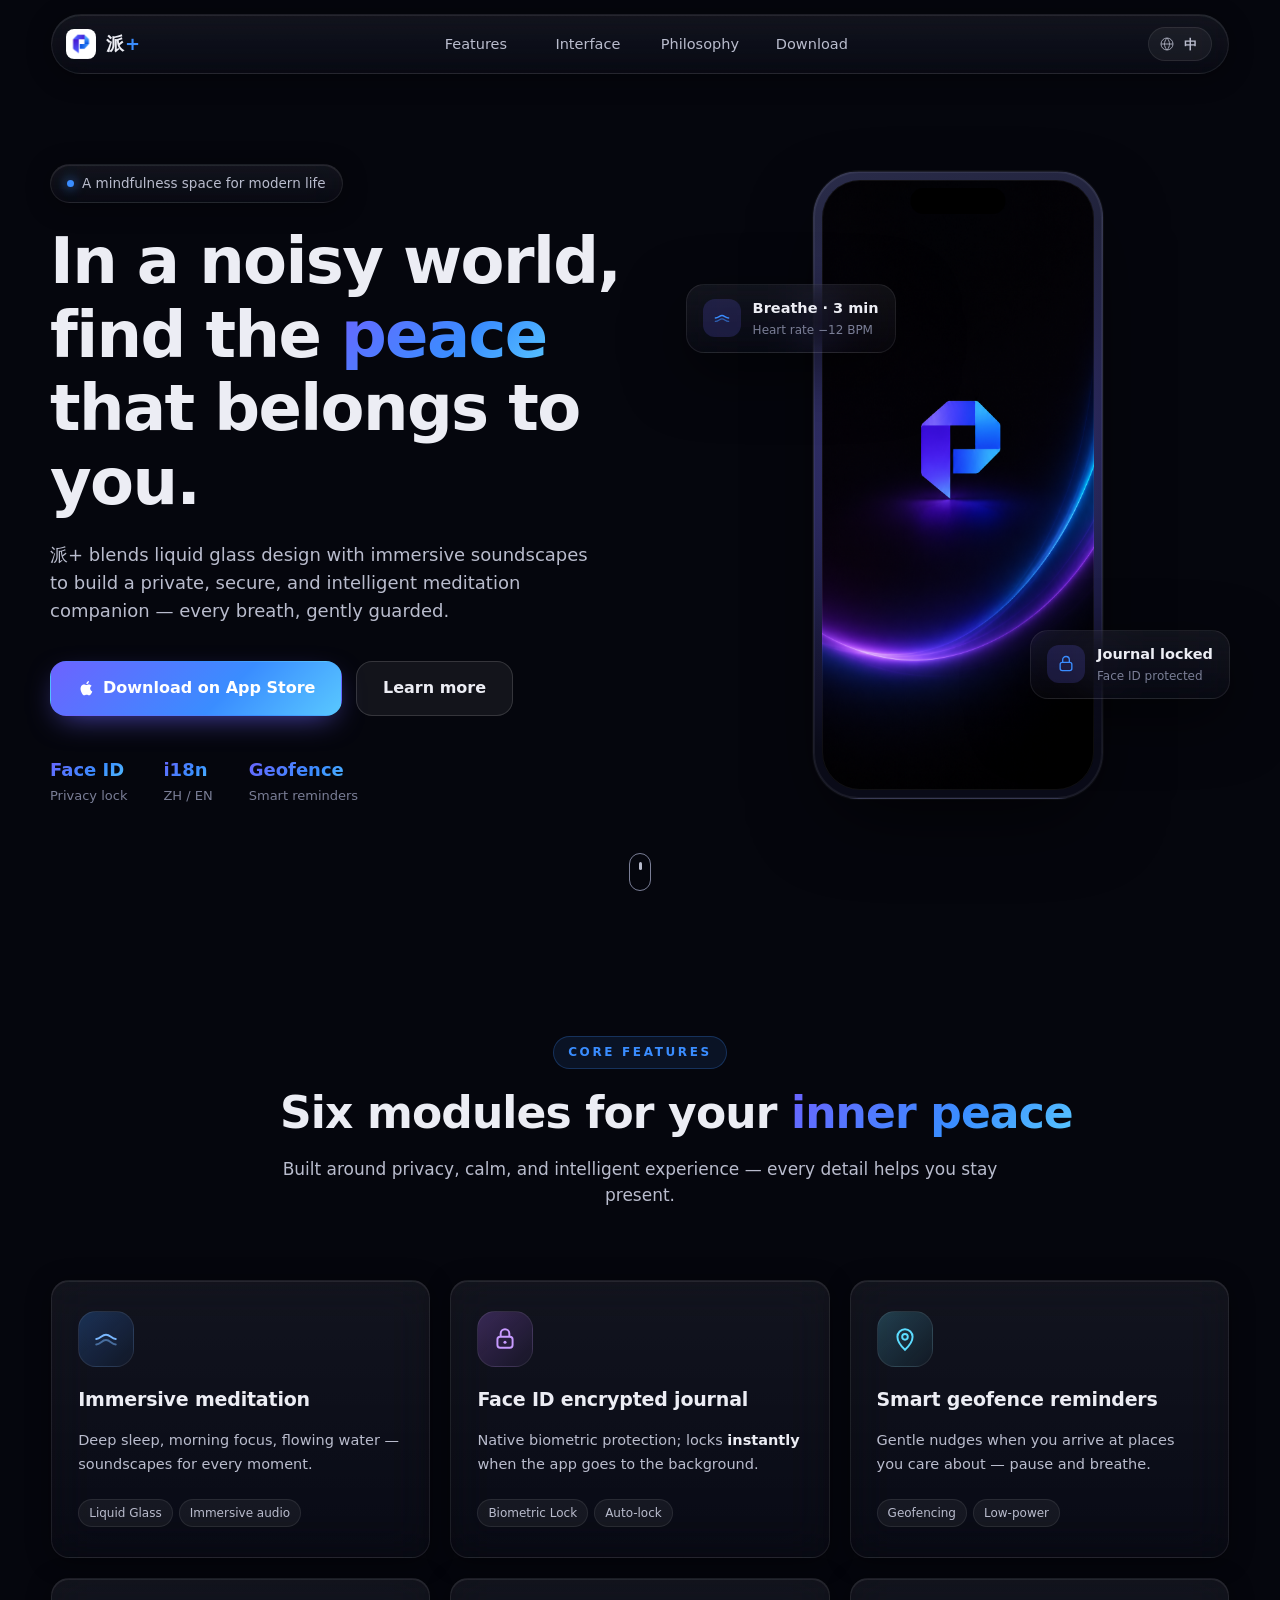
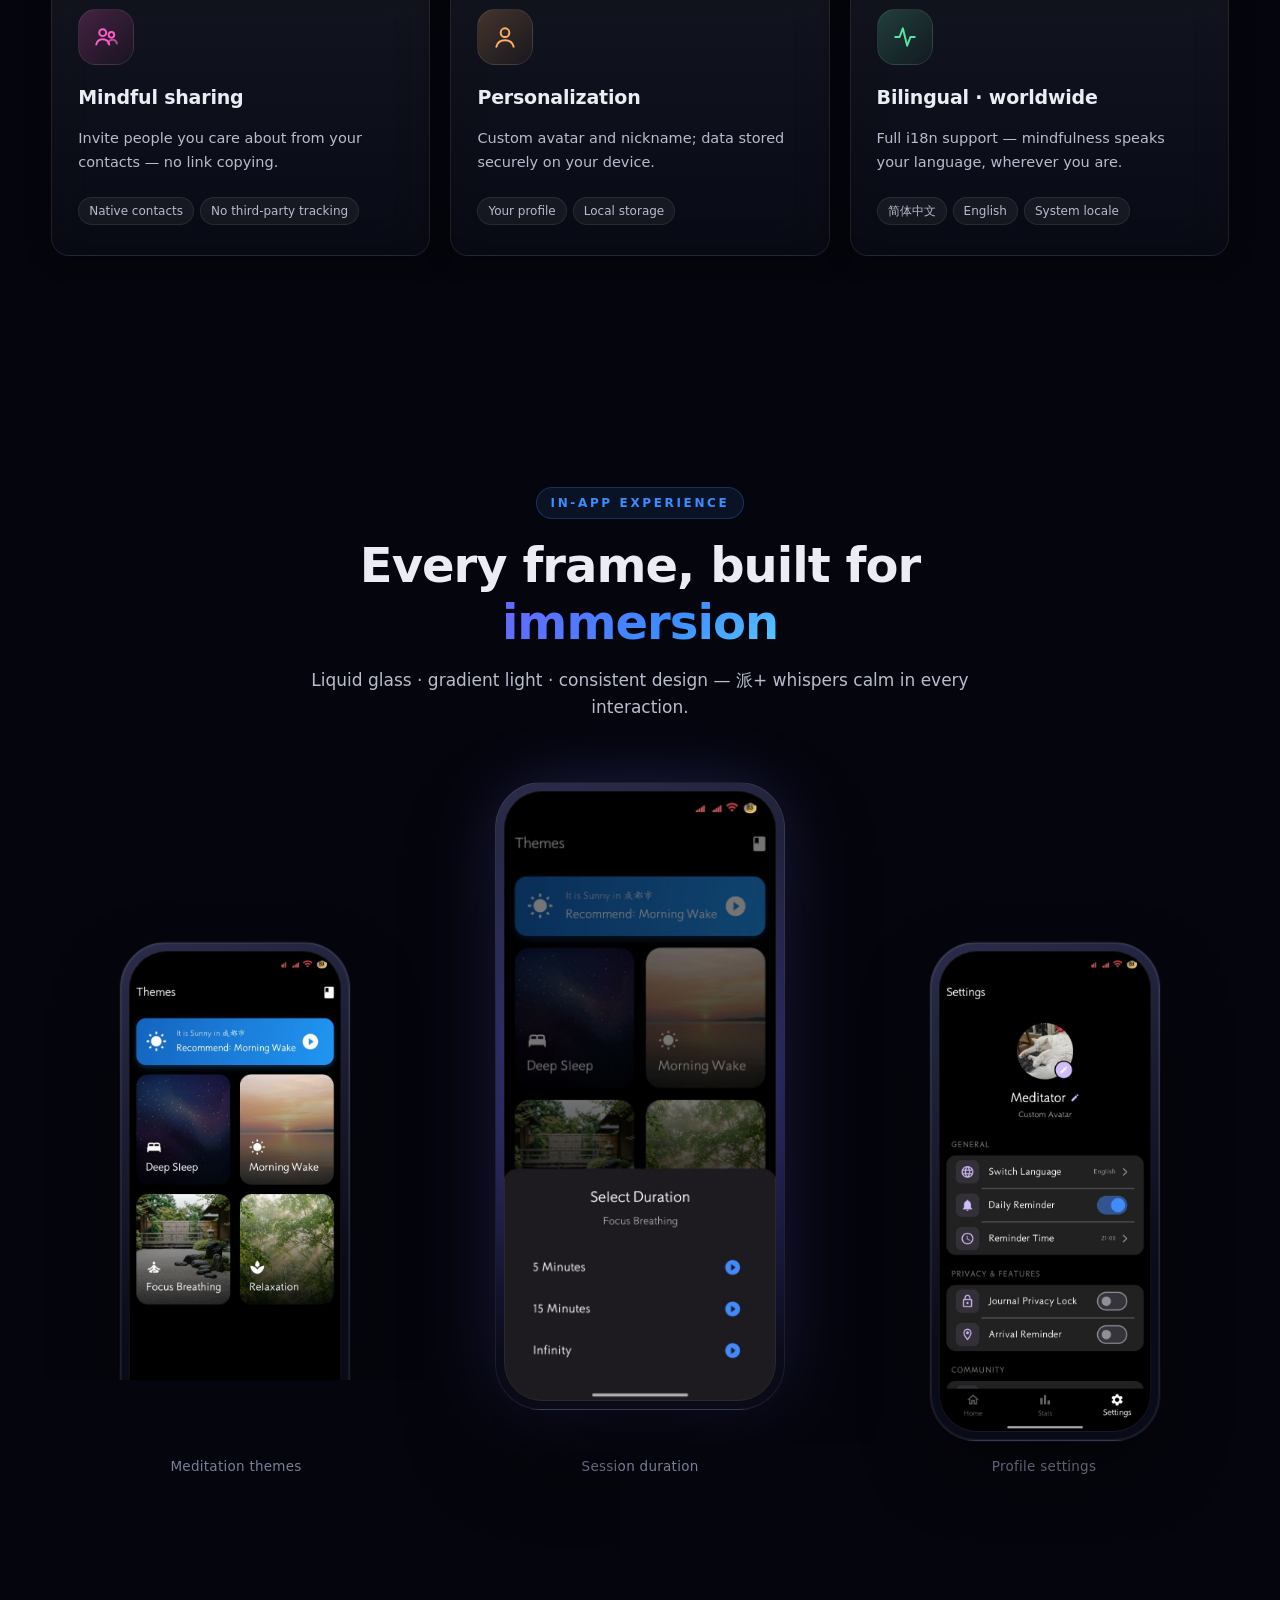
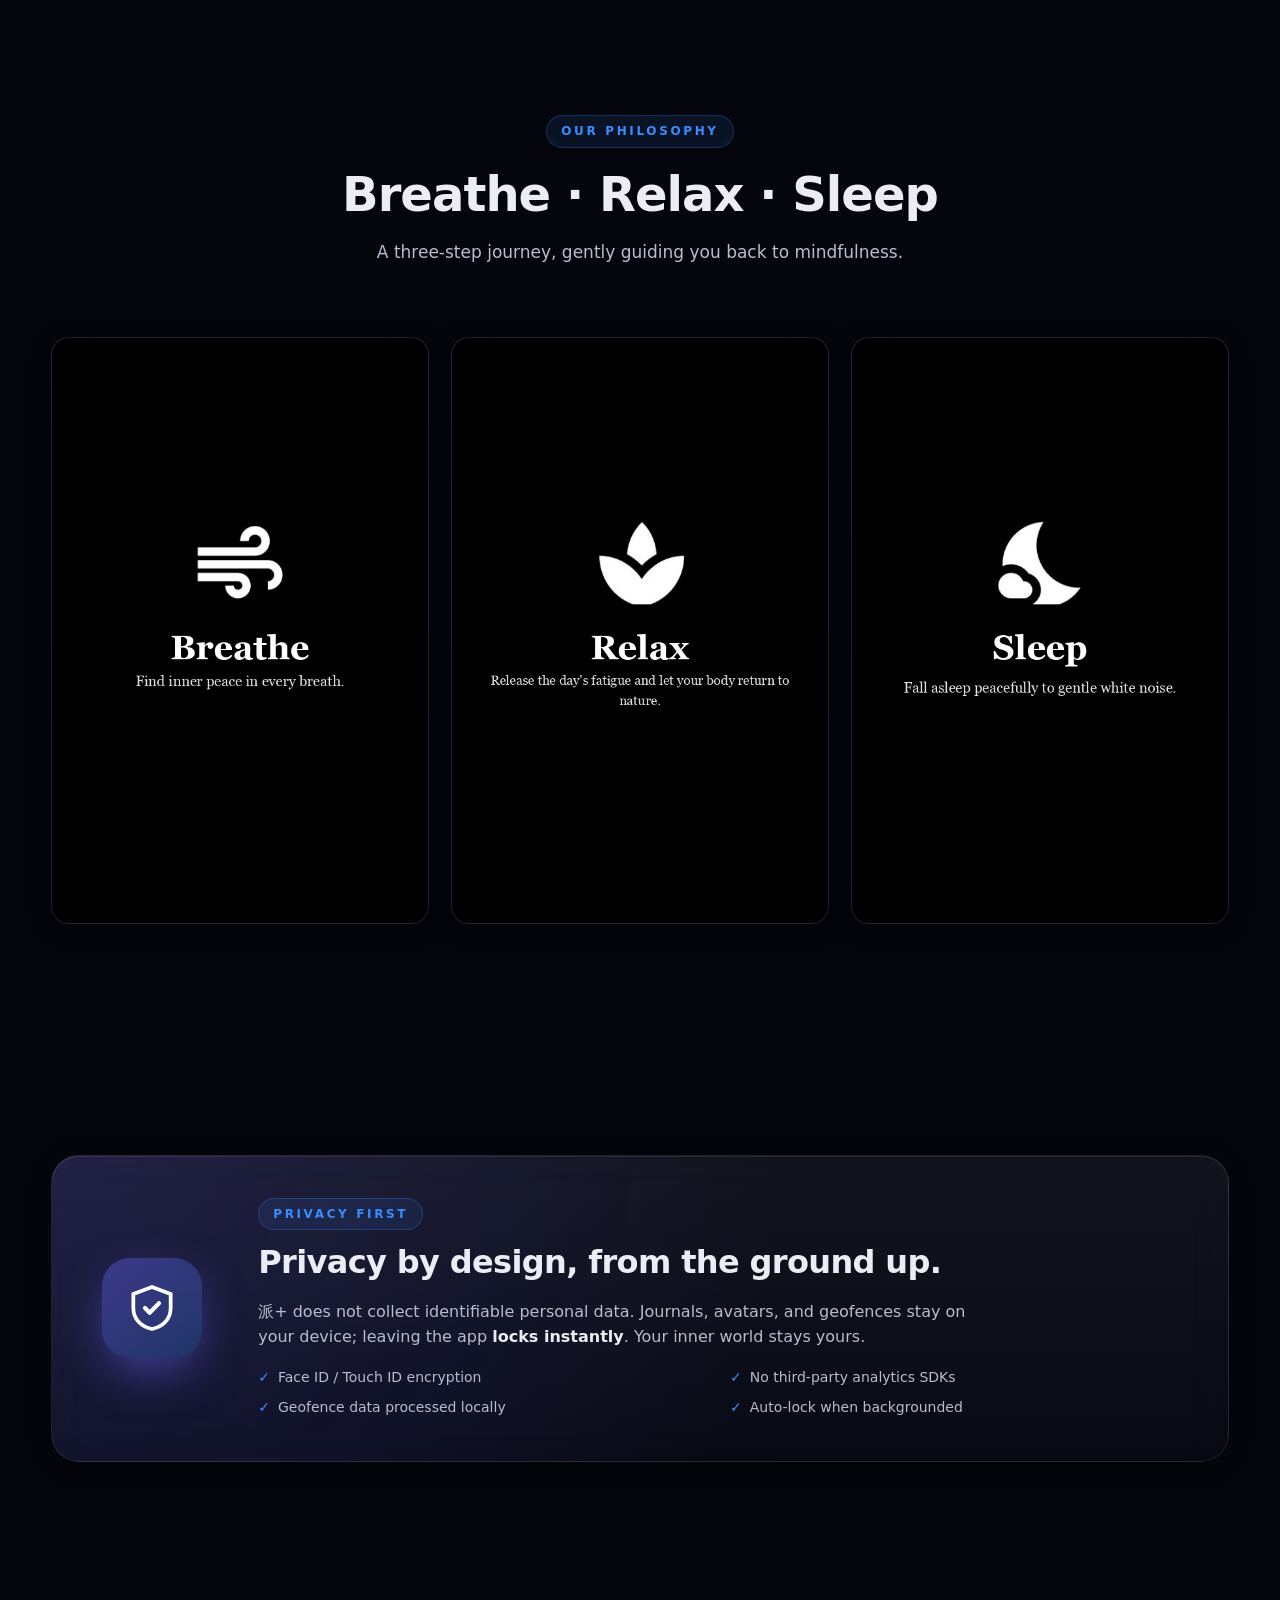
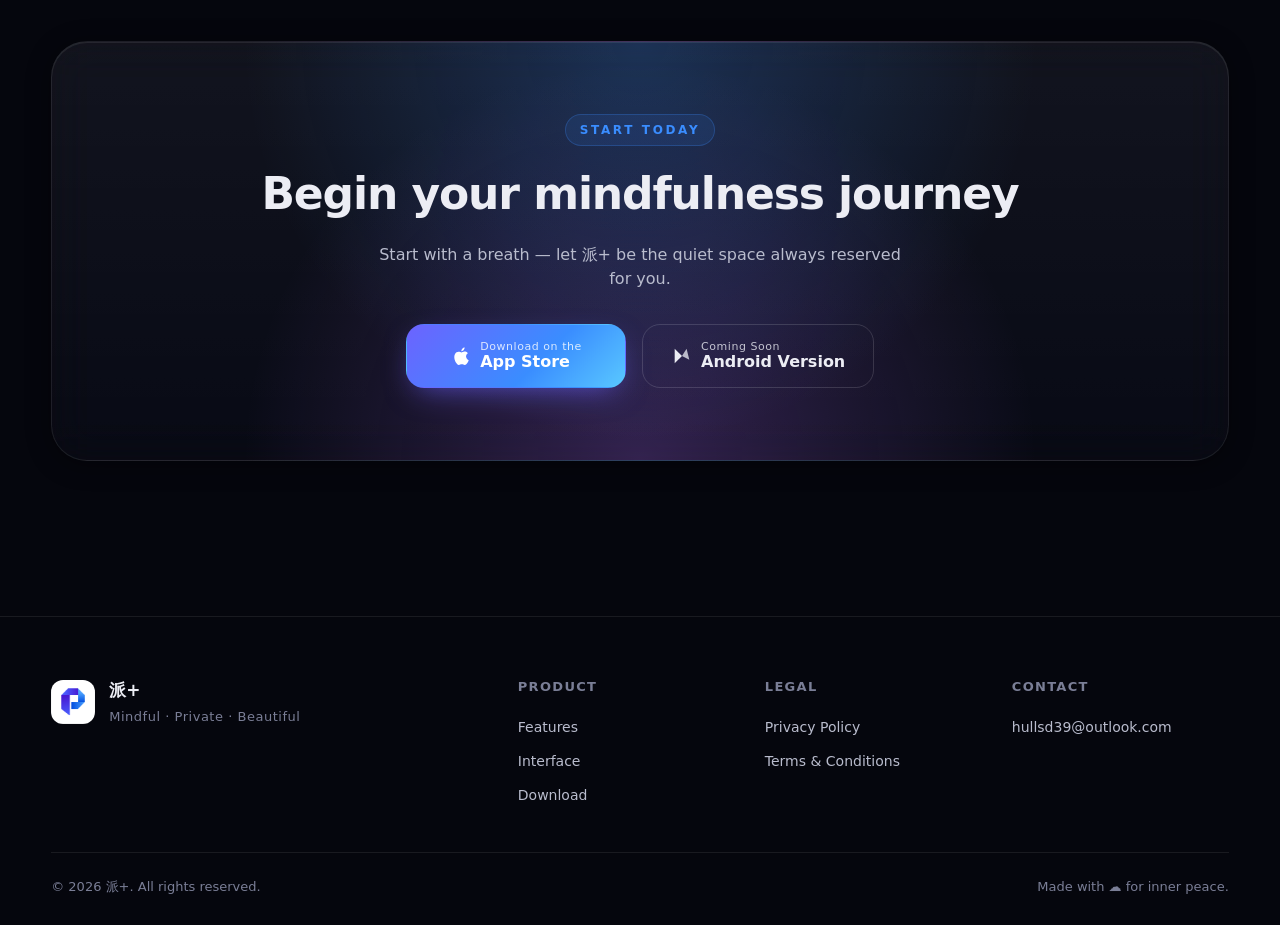
==== commit 6765f3f6: "new site" ====
--- a/index.html
+++ b/index.html
@@ -1,16 +1,16 @@
 <!DOCTYPE html>
-<html lang="zh-CN">
+<html lang="en">
 <head>
   <meta charset="UTF-8" />
   <meta name="viewport" content="width=device-width, initial-scale=1.0, viewport-fit=cover" />
   <meta name="theme-color" content="#0a0a14" />
   <title>派+ · 私人正念与冥想空间</title>
-  <meta name="description" content="派+ —— 一款融合动态玻璃质感与军事级隐私保护的私人正念冥想 App。沉浸式场景音景、Face ID 加密日记、智能地理围栏提醒。" />
+  <meta name="description" content="派+ —— 一款融合动态玻璃质感与军事级隐私保护的私人正念冥想 App。沉浸式场景音景、Face ID 加密日记、智能地理围栏提醒。" data-i18n-meta="indexDesc" />
   <link rel="icon" type="image/png" href="assets/images/logo.png" />
   <link rel="preload" as="image" href="assets/images/splash-page.png" />
   <link rel="stylesheet" href="assets/css/style.css" />
 </head>
-<body>
+<body data-page="index">
   <!-- 背景光晕层 -->
   <div class="bg-aurora" aria-hidden="true">
     <span class="orb orb-1"></span>
@@ -26,19 +26,20 @@
       <span>派<small>+</small></span>
     </a>
     <nav class="nav-links" aria-label="主导航">
-      <a href="#features">功能</a>
-      <a href="#showcase">界面</a>
-      <a href="#philosophy">理念</a>
-      <a href="#download">下载</a>
+      <a href="#features" data-i18n="nav.features">功能</a>
+      <a href="#showcase" data-i18n="nav.showcase">界面</a>
+      <a href="#philosophy" data-i18n="nav.philosophy">理念</a>
+      <a href="#download" data-i18n="nav.download">下载</a>
     </nav>
-    <a href="#download" class="btn btn-primary nav-cta">
-      <svg width="16" height="16" viewBox="0 0 24 24" fill="none" aria-hidden="true">
-        <path d="M17.5 12.5c0-2.4 2-3.5 2-3.5-1.1-1.6-2.8-1.8-3.4-1.8-1.5-.2-2.9.9-3.6.9-.7 0-1.9-.9-3.1-.8-1.6 0-3.1.9-3.9 2.4-1.7 2.9-.4 7.2 1.2 9.6.8 1.2 1.7 2.5 3 2.4 1.2 0 1.7-.8 3.2-.8s1.9.8 3.2.8c1.3 0 2.2-1.2 3-2.4.6-.9 1-1.8 1.3-2.8-2.4-.9-2.9-3.9-2.9-4Z" fill="currentColor"/>
-        <path d="M15 5.5c.6-.8 1-1.8 1-2.8-.9 0-1.9.6-2.6 1.3-.6.7-1.1 1.7-1 2.7 1 .1 1.9-.5 2.6-1.2Z" fill="currentColor"/>
-      </svg>
-      <span class="nav-text">下载 App</span>
-      <span class="nav-text-short">下载</span>
-    </a>
+    <div class="nav-actions">
+      <button type="button" class="lang-toggle" id="lang-toggle" aria-label="Switch to Chinese">
+        <svg class="lang-toggle-icon" width="16" height="16" viewBox="0 0 24 24" fill="none" aria-hidden="true">
+          <circle cx="12" cy="12" r="9" stroke="currentColor" stroke-width="1.5"/>
+          <path d="M3 12h18M12 3c2.5 2.8 3.8 6 3.8 9s-1.3 6.2-3.8 9M12 3C9.5 5.8 8.2 9 8.2 12s1.3 6.2 3.8 9" stroke="currentColor" stroke-width="1.5"/>
+        </svg>
+        <span class="lang-toggle-text">中</span>
+      </button>
+    </div>
   </header>
 
   <!-- HERO -->
@@ -47,31 +48,24 @@
       <div class="hero-copy">
         <span class="tag glass">
           <span class="dot"></span>
-          为现代人打造的正念空间
+          <span data-i18n="hero.tag">为现代人打造的正念空间</span>
         </span>
-        <h1 class="hero-title">
-          在喧嚣世界中，<br/>
-          找回<em>属于你</em>的那片宁静。
-        </h1>
-        <p class="hero-sub">
-          派+ 以动态玻璃质感与场景化音景，
-          为你构建私密、安全、智能的冥想伴侣 ——
-          每一次呼吸，都被温柔守护。
-        </p>
+        <h1 class="hero-title" data-i18n-html="hero.title">在喧嚣世界中，<br/>找回<em>属于你</em>的那片宁静。</h1>
+        <p class="hero-sub" data-i18n="hero.sub">派+ 以动态玻璃质感与场景化音景，为你构建私密、安全、智能的冥想伴侣 —— 每一次呼吸，都被温柔守护。</p>
         <div class="hero-actions">
           <a href="#download" class="btn btn-primary btn-lg">
             <svg width="18" height="18" viewBox="0 0 24 24" fill="none" aria-hidden="true">
               <path d="M17.5 12.5c0-2.4 2-3.5 2-3.5-1.1-1.6-2.8-1.8-3.4-1.8-1.5-.2-2.9.9-3.6.9-.7 0-1.9-.9-3.1-.8-1.6 0-3.1.9-3.9 2.4-1.7 2.9-.4 7.2 1.2 9.6.8 1.2 1.7 2.5 3 2.4 1.2 0 1.7-.8 3.2-.8s1.9.8 3.2.8c1.3 0 2.2-1.2 3-2.4.6-.9 1-1.8 1.3-2.8-2.4-.9-2.9-3.9-2.9-4Z" fill="currentColor"/>
               <path d="M15 5.5c.6-.8 1-1.8 1-2.8-.9 0-1.9.6-2.6 1.3-.6.7-1.1 1.7-1 2.7 1 .1 1.9-.5 2.6-1.2Z" fill="currentColor"/>
             </svg>
-            App Store 下载
+            <span data-i18n="hero.ctaApp">App Store 下载</span>
           </a>
-          <a href="#features" class="btn btn-ghost btn-lg">了解更多</a>
+          <a href="#features" class="btn btn-ghost btn-lg" data-i18n="hero.ctaMore">了解更多</a>
         </div>
         <ul class="hero-meta">
-          <li><strong>Face ID</strong><span>隐私加密</span></li>
-          <li><strong>i18n</strong><span>中英双语</span></li>
-          <li><strong>Geofence</strong><span>智能提醒</span></li>
+          <li><strong data-i18n="hero.meta1l">Face ID</strong><span data-i18n="hero.meta1s">隐私加密</span></li>
+          <li><strong data-i18n="hero.meta2l">i18n</strong><span data-i18n="hero.meta2s">中英双语</span></li>
+          <li><strong data-i18n="hero.meta3l">Geofence</strong><span data-i18n="hero.meta3s">智能提醒</span></li>
         </ul>
       </div>
 
@@ -89,8 +83,8 @@
             </svg>
           </span>
           <div>
-            <p class="ttl">呼吸 · 3 分钟</p>
-            <p class="sub">心率下降 12 BPM</p>
+            <p class="ttl" data-i18n="hero.float1t">呼吸 · 3 分钟</p>
+            <p class="sub" data-i18n="hero.float1s">心率下降 12 BPM</p>
           </div>
         </div>
         <div class="float-card glass card-lock">
@@ -101,8 +95,8 @@
             </svg>
           </span>
           <div>
-            <p class="ttl">日记已上锁</p>
-            <p class="sub">Face ID 守护</p>
+            <p class="ttl" data-i18n="hero.float2t">日记已上锁</p>
+            <p class="sub" data-i18n="hero.float2s">Face ID 守护</p>
           </div>
         </div>
       </div>
@@ -116,9 +110,9 @@
   <section class="section" id="features">
     <div class="container">
       <header class="section-head fade-in">
-        <span class="eyebrow">CORE FEATURES</span>
-        <h2 class="section-title">为<em>心灵</em>设计的六大模块</h2>
-        <p class="section-desc">围绕「隐私安全 · 心灵宁静 · 智能体验」三大主轴，每一个细节都旨在让你专注当下。</p>
+        <span class="eyebrow" data-i18n="features.eyebrow">CORE FEATURES</span>
+        <h2 class="section-title section-title--features" data-i18n-html="features.title">为<em>心灵</em>设计的六大模块</h2>
+        <p class="section-desc" data-i18n="features.desc">围绕「隐私安全 · 心灵宁静 · 智能体验」三大主轴，每一个细节都旨在让你专注当下。</p>
       </header>
 
       <div class="feature-grid">
@@ -129,10 +123,10 @@
               <path d="M3 17c4 0 5-4 9-4s5 4 9 4" stroke="currentColor" stroke-width="1.8" stroke-linecap="round" opacity=".5"/>
             </svg>
           </div>
-          <h3>场景化冥想与专注</h3>
-          <p>深度睡眠、清晨唤醒、自然流水…… 多场景沉浸式音景陪伴每一个时刻。</p>
-          <div class="feature-tags">
-            <span>Liquid Glass</span><span>沉浸音景</span>
+          <h3 data-i18n="features.f1t">场景化冥想与专注</h3>
+          <p data-i18n="features.f1d">深度睡眠、清晨唤醒、自然流水…… 多场景沉浸式音景陪伴每一个时刻。</p>
+          <div class="feature-tags">
+            <span data-i18n="features.f1a">Liquid Glass</span><span data-i18n="features.f1b">沉浸音景</span>
           </div>
         </article>
 
@@ -144,10 +138,10 @@
               <circle cx="12" cy="15" r="1.4" fill="currentColor"/>
             </svg>
           </div>
-          <h3>Face ID 加密日记</h3>
-          <p>面容/指纹级别的原生防护，切到后台<strong>瞬间上锁</strong>，让心事永远只属于你。</p>
-          <div class="feature-tags">
-            <span>Biometric Lock</span><span>后台自动加锁</span>
+          <h3 data-i18n="features.f2t">Face ID 加密日记</h3>
+          <p data-i18n-html="features.f2d">面容/指纹级别的原生防护，切到后台<strong>瞬间上锁</strong>，让心事永远只属于你。</p>
+          <div class="feature-tags">
+            <span data-i18n="features.f2a">Biometric Lock</span><span data-i18n="features.f2b">后台自动加锁</span>
           </div>
         </article>
 
@@ -158,10 +152,10 @@
               <circle cx="12" cy="10" r="2.6" stroke="currentColor" stroke-width="1.8"/>
             </svg>
           </div>
-          <h3>智能地理围栏提醒</h3>
-          <p>抵达「外滩」「瑜伽馆」时，温柔通知提醒你停下脚步，深呼吸三次。</p>
-          <div class="feature-tags">
-            <span>Geofencing</span><span>低能耗后台</span>
+          <h3 data-i18n="features.f3t">智能地理围栏提醒</h3>
+          <p data-i18n="features.f3d">抵达「外滩」「瑜伽馆」时，温柔通知提醒你停下脚步，深呼吸三次。</p>
+          <div class="feature-tags">
+            <span data-i18n="features.f3a">Geofencing</span><span data-i18n="features.f3b">低能耗后台</span>
           </div>
         </article>
 
@@ -174,10 +168,10 @@
               <path d="M14 18c.4-2 2-3.5 4-3.5s3.6 1.5 4 3.5" stroke="currentColor" stroke-width="1.8" stroke-linecap="round" opacity=".7"/>
             </svg>
           </div>
-          <h3>纯净的好友分享</h3>
-          <p>原生通讯录选择列表，精准邀请在意的人，一起踏上正念之旅。</p>
-          <div class="feature-tags">
-            <span>原生联系人</span><span>无第三方追踪</span>
+          <h3 data-i18n="features.f4t">纯净的好友分享</h3>
+          <p data-i18n="features.f4d">原生通讯录选择列表，精准邀请在意的人，一起踏上正念之旅。</p>
+          <div class="feature-tags">
+            <span data-i18n="features.f4a">原生联系人</span><span data-i18n="features.f4b">无第三方追踪</span>
           </div>
         </article>
 
@@ -188,10 +182,10 @@
               <path d="M4 21c1-4 4.5-6 8-6s7 2 8 6" stroke="currentColor" stroke-width="1.8" stroke-linecap="round"/>
             </svg>
           </div>
-          <h3>极致个性化定制</h3>
-          <p>从相册自由选取头像、自定义昵称，所有数据安全持久化保存在本地。</p>
-          <div class="feature-tags">
-            <span>专属档案</span><span>本地持久化</span>
+          <h3 data-i18n="features.f5t">极致个性化定制</h3>
+          <p data-i18n="features.f5d">从相册自由选取头像、自定义昵称，所有数据安全持久化保存在本地。</p>
+          <div class="feature-tags">
+            <span data-i18n="features.f5a">专属档案</span><span data-i18n="features.f5b">本地持久化</span>
           </div>
         </article>
 
@@ -201,10 +195,10 @@
               <path d="M3 12h4l3-8 4 16 3-8h4" stroke="currentColor" stroke-width="1.8" stroke-linecap="round" stroke-linejoin="round"/>
             </svg>
           </div>
-          <h3>中英双语 · 全球陪伴</h3>
-          <p>全面 i18n 国际化支持，无论你身在何处，正念的语言皆能相通。</p>
-          <div class="feature-tags">
-            <span>简体中文</span><span>English</span><span>随系统切换</span>
+          <h3 data-i18n="features.f6t">中英双语 · 全球陪伴</h3>
+          <p data-i18n="features.f6d">全面 i18n 国际化支持，无论你身在何处，正念的语言皆能相通。</p>
+          <div class="feature-tags">
+            <span data-i18n="features.f6a">简体中文</span><span data-i18n="features.f6b">English</span><span data-i18n="features.f6c">随系统切换</span>
           </div>
         </article>
       </div>
@@ -215,33 +209,33 @@
   <section class="section section-showcase" id="showcase">
     <div class="container">
       <header class="section-head fade-in">
-        <span class="eyebrow">IN-APP EXPERIENCE</span>
-        <h2 class="section-title">每一帧，皆为<em>沉浸</em>而生</h2>
-        <p class="section-desc">动态玻璃 · 渐层光感 · 一致设计语言 —— 派+ 的每一处交互都在传递「平静」。</p>
+        <span class="eyebrow" data-i18n="showcase.eyebrow">IN-APP EXPERIENCE</span>
+        <h2 class="section-title" data-i18n-html="showcase.title">每一帧，皆为<em>沉浸</em>而生</h2>
+        <p class="section-desc" data-i18n="showcase.desc">动态玻璃 · 渐层光感 · 一致设计语言 —— 派+ 的每一处交互都在传递「平静」。</p>
       </header>
 
       <div class="showcase-stage">
         <div class="phone-card fade-in" data-tilt="-6">
           <div class="phone-frame phone-frame--sm">
             <div class="phone-notch"></div>
-            <img src="assets/images/app-screenshot-1.jpg" alt="冥想主题列表" loading="lazy" />
-          </div>
-          <p class="phone-caption">冥想主题</p>
+            <img src="assets/images/app-screenshot-1-en.jpg" alt="Meditation theme list" data-showcase-img="1" data-i18n-alt="showcase.alt1" loading="lazy" />
+          </div>
+          <p class="phone-caption" data-i18n="showcase.c1">冥想主题</p>
         </div>
         <div class="phone-card phone-card--center fade-in" data-delay="100">
           <div class="phone-frame">
             <div class="phone-notch"></div>
-            <img src="assets/images/app-screenshot-2.jpg" alt="选择冥想时长" loading="lazy" />
+            <img src="assets/images/app-screenshot-2-en.jpg" alt="Choose session length" data-showcase-img="2" data-i18n-alt="showcase.alt2" loading="lazy" />
             <div class="phone-glow"></div>
           </div>
-          <p class="phone-caption">沉浸时长选择</p>
+          <p class="phone-caption" data-i18n="showcase.c2">沉浸时长选择</p>
         </div>
         <div class="phone-card fade-in" data-delay="200" data-tilt="6">
           <div class="phone-frame phone-frame--sm">
             <div class="phone-notch"></div>
-            <img src="assets/images/app-screenshot-3.jpg" alt="个性化设置" loading="lazy" />
-          </div>
-          <p class="phone-caption">专属档案设置</p>
+            <img src="assets/images/app-screenshot-3-en.jpg" alt="Profile customization" data-showcase-img="3" data-i18n-alt="showcase.alt3" loading="lazy" />
+          </div>
+          <p class="phone-caption" data-i18n="showcase.c3">专属档案设置</p>
         </div>
       </div>
     </div>
@@ -251,20 +245,20 @@
   <section class="section section-philosophy" id="philosophy">
     <div class="container">
       <header class="section-head fade-in">
-        <span class="eyebrow">OUR PHILOSOPHY</span>
-        <h2 class="section-title">呼吸 · 放松 · 入眠</h2>
-        <p class="section-desc">三段式的引导，温柔陪你完成每一次正念回归。</p>
+        <span class="eyebrow" data-i18n="philosophy.eyebrow">OUR PHILOSOPHY</span>
+        <h2 class="section-title" data-i18n="philosophy.title">呼吸 · 放松 · 入眠</h2>
+        <p class="section-desc" data-i18n="philosophy.desc">三段式的引导，温柔陪你完成每一次正念回归。</p>
       </header>
 
       <div class="philosophy-grid">
         <article class="philo-card glass fade-in">
-          <img src="assets/images/splash-screen-1.jpg" alt="呼吸 · 在每一次的呼吸中，找回内心的平静" loading="lazy" />
+          <img src="assets/images/splash-screen-1-en.jpg" alt="Breathe · Find inner peace in every breath" data-philosophy-img="1" data-i18n-alt="philosophy.alt1" loading="lazy" />
         </article>
         <article class="philo-card glass fade-in" data-delay="120">
-          <img src="assets/images/splash-screen-2.jpg" alt="放松 · 卸下一天的疲惫，让身体回归自然" loading="lazy" />
+          <img src="assets/images/splash-screen-2-en.jpg" alt="Relax · Release the day's fatigue" data-philosophy-img="2" data-i18n-alt="philosophy.alt2" loading="lazy" />
         </article>
         <article class="philo-card glass fade-in" data-delay="240">
-          <img src="assets/images/splash-screen-3.jpg" alt="入眠 · 在柔和的白噪音中，安然入睡" loading="lazy" />
+          <img src="assets/images/splash-screen-3-en.jpg" alt="Sleep · Fall asleep peacefully" data-philosophy-img="3" data-i18n-alt="philosophy.alt3" loading="lazy" />
         </article>
       </div>
     </div>
@@ -281,14 +275,14 @@
           </svg>
         </div>
         <div class="privacy-text">
-          <span class="eyebrow">PRIVACY FIRST</span>
-          <h2>军事级隐私，从底层做起。</h2>
-          <p>派+ 不收集任何可识别的个人数据。所有日记、头像、地理围栏均加密存储于设备本地，App 离开前台即<strong>瞬间锁定</strong>。我们的承诺：你的内心世界，只属于你。</p>
+          <span class="eyebrow" data-i18n="privacySec.eyebrow">PRIVACY FIRST</span>
+          <h2 data-i18n="privacySec.title">军事级隐私，从底层做起。</h2>
+          <p data-i18n-html="privacySec.desc">派+ 不收集任何可识别的个人数据。所有日记、头像、地理围栏均加密存储于设备本地，App 离开前台即<strong>瞬间锁定</strong>。我们的承诺：你的内心世界，只属于你。</p>
           <ul class="privacy-points">
-            <li>Face ID / Touch ID 原生加密</li>
-            <li>无第三方分析 SDK</li>
-            <li>地理围栏数据仅本地处理</li>
-            <li>切换后台自动加锁</li>
+            <li data-i18n="privacySec.p1">Face ID / Touch ID 原生加密</li>
+            <li data-i18n="privacySec.p2">无第三方分析 SDK</li>
+            <li data-i18n="privacySec.p3">地理围栏数据仅本地处理</li>
+            <li data-i18n="privacySec.p4">切换后台自动加锁</li>
           </ul>
         </div>
       </div>
@@ -299,9 +293,9 @@
   <section class="section section-download" id="download">
     <div class="container">
       <div class="download-card glass fade-in">
-        <span class="eyebrow">START TODAY</span>
-        <h2>开始你的正念旅程</h2>
-        <p>从呼吸开始 —— 让派+ 成为你忙碌生活中那一片，永远为你预留的宁静。</p>
+        <span class="eyebrow" data-i18n="download.eyebrow">START TODAY</span>
+        <h2 data-i18n="download.title">开始你的正念旅程</h2>
+        <p data-i18n="download.desc">从呼吸开始 —— 让派+ 成为你忙碌生活中那一片，永远为你预留的宁静。</p>
         <div class="download-actions">
           <a href="#" class="btn btn-primary btn-xl">
             <svg width="22" height="22" viewBox="0 0 24 24" fill="none" aria-hidden="true">
@@ -309,8 +303,8 @@
               <path d="M15 5.5c.6-.8 1-1.8 1-2.8-.9 0-1.9.6-2.6 1.3-.6.7-1.1 1.7-1 2.7 1 .1 1.9-.5 2.6-1.2Z" fill="currentColor"/>
             </svg>
             <span class="dl-text">
-              <small>Download on the</small>
-              App Store
+              <small data-i18n="download.appSmall">Download on the</small>
+              <span data-i18n="download.app">App Store</span>
             </span>
           </a>
           <a href="#" class="btn btn-outline btn-xl">
@@ -319,8 +313,8 @@
               <path d="m12 12 8 4-3-12-5 8Z" fill="currentColor" opacity=".75"/>
             </svg>
             <span class="dl-text">
-              <small>Coming Soon</small>
-              Android Version
+              <small data-i18n="download.androidSmall">Coming Soon</small>
+              <span data-i18n="download.android">Android Version</span>
             </span>
           </a>
         </div>
@@ -335,35 +329,35 @@
         <img src="assets/images/logo.png" alt="" />
         <div>
           <p class="footer-name">派+</p>
-          <p class="footer-tag">Mindful · Private · Beautiful</p>
+          <p class="footer-tag" data-i18n="footer.tag">Mindful · Private · Beautiful</p>
         </div>
       </div>
 
       <nav class="footer-nav" aria-label="页脚导航">
         <div>
-          <h4>产品</h4>
-          <a href="#features">功能</a>
-          <a href="#showcase">界面</a>
-          <a href="#download">下载</a>
+          <h4 data-i18n="footer.product">产品</h4>
+          <a href="#features" data-i18n="nav.features">功能</a>
+          <a href="#showcase" data-i18n="nav.showcase">界面</a>
+          <a href="#download" data-i18n="nav.download">下载</a>
         </div>
         <div>
-          <h4>合规</h4>
-          <a href="privacy_policy.html">隐私政策</a>
-          <a href="terms.html">用户协议</a>
+          <h4 data-i18n="footer.legal">合规</h4>
+          <a href="privacy_policy.html" data-i18n="footer.privacy">隐私政策</a>
+          <a href="terms.html" data-i18n="footer.terms">用户协议</a>
         </div>
         <div>
-          <h4>联系</h4>
-          <a href="mailto:support@paipro.app">support@paipro.app</a>
-          <a href="#">@PaiProApp</a>
+          <h4 data-i18n="footer.contact">联系</h4>
+          <a href="mailto:hullsd39@outlook.com">hullsd39@outlook.com</a>
         </div>
       </nav>
     </div>
     <div class="footer-bottom container">
-      <span>© <span id="year"></span> 派+. All rights reserved.</span>
-      <span>Made with ☁ for inner peace.</span>
+      <span>© <span id="year"></span> <span data-i18n="footer.rights">派+. All rights reserved.</span></span>
+      <span data-i18n="footer.made">Made with ☁ for inner peace.</span>
     </div>
   </footer>
 
+  <script src="assets/js/i18n.js"></script>
   <script src="assets/js/main.js"></script>
 </body>
 </html>
--- a/assets/css/style.css
+++ b/assets/css/style.css
@@ -142,6 +142,10 @@
           background-clip: text;
   color: transparent;
 }
+html[lang="en"] #features .section-title--features {
+  white-space: nowrap;
+  font-size: clamp(22px, 3.8vw, 44px);
+}
 .section-desc {
   color: var(--ink-2);
   font-size: clamp(15px, 1.4vw, 17px);
@@ -155,12 +159,17 @@
   width: min(1180px, 92%);
   margin: 14px auto 0;
   padding: 10px 16px 10px 14px;
-  display: flex; align-items: center; justify-content: space-between;
-  gap: 16px;
+  display: grid;
+  grid-template-columns: auto 1fr auto;
+  align-items: center;
+  gap: 12px 16px;
   border-radius: 999px;
 }
 .nav-brand {
+  grid-column: 1;
+  justify-self: start;
   display: inline-flex; align-items: center; gap: 10px;
+  flex-shrink: 0;
   font-weight: 700; font-size: 18px; letter-spacing: -0.01em;
 }
 .nav-brand img { width: 30px; height: 30px; border-radius: 8px; }
@@ -169,27 +178,115 @@
   margin-left: 1px;
 }
 .nav-links {
-  display: flex; align-items: center; gap: 4px;
+  grid-column: 2;
+  justify-self: center;
+  display: flex; align-items: center; justify-content: center;
+  gap: 4px;
+  min-width: 0;
 }
 .nav-links a {
-  padding: 8px 14px;
+  flex: 0 0 auto;
+  min-width: 6.75rem;
+  padding: 8px 10px;
   border-radius: 999px;
   color: var(--ink-2);
   font-size: 14.5px;
   font-weight: 500;
+  text-align: center;
+  white-space: nowrap;
   transition: color .25s, background .25s;
 }
 .nav-links a:hover { color: var(--ink); background: rgba(255,255,255,.06); }
-.nav-cta { padding: 9px 18px; font-size: 14px; }
+.nav-actions {
+  grid-column: 3;
+  justify-self: end;
+  display: inline-flex;
+  align-items: center;
+  gap: 10px;
+  flex-shrink: 0;
+  width: auto;
+}
+.nav-actions:has(.nav-cta) {
+  width: 228px;
+}
+.nav-cta {
+  flex: 1 1 auto;
+  min-width: 0;
+  padding: 9px 14px;
+  font-size: 14px;
+}
+.nav-cta-label {
+  display: inline-flex;
+  align-items: center;
+  justify-content: center;
+  min-width: 7.25rem;
+  white-space: nowrap;
+}
 .nav-cta .nav-text { display: inline; }
 .nav-cta .nav-text-short { display: none; }
+.nav-cta--back .nav-cta-label { min-width: 5.5rem; }
+
+.lang-toggle {
+  flex: 0 0 64px;
+  display: inline-flex;
+  align-items: center;
+  justify-content: center;
+  gap: 6px;
+  width: 64px;
+  min-width: 64px;
+  padding: 8px 10px;
+  box-sizing: border-box;
+  border: 1px solid var(--line);
+  border-radius: 999px;
+  background: rgba(255, 255, 255, 0.05);
+  color: var(--ink-2);
+  font-size: 13px;
+  font-weight: 600;
+  letter-spacing: 0.04em;
+  cursor: pointer;
+  transition: color 0.2s, background 0.2s, border-color 0.2s, box-shadow 0.2s;
+}
+.lang-toggle:hover {
+  color: var(--ink);
+  background: rgba(255, 255, 255, 0.08);
+  border-color: rgba(108, 99, 255, 0.35);
+}
+.lang-toggle:focus-visible {
+  outline: 2px solid rgba(108, 99, 255, 0.55);
+  outline-offset: 2px;
+}
+.lang-toggle-icon {
+  flex-shrink: 0;
+  opacity: 0.85;
+}
+.lang-toggle-text {
+  display: inline-block;
+  min-width: 1.25rem;
+  line-height: 1;
+  text-align: center;
+}
 
 @media (max-width: 760px) {
+  .nav {
+    width: min(1180px, 96%);
+    padding: 8px 12px;
+    grid-template-columns: 1fr auto;
+  }
+  .nav-brand { grid-column: 1; }
   .nav-links { display: none; }
-  .nav { width: min(1180px, 96%); padding: 8px 12px; }
-  .nav-cta { padding: 8px 14px; }
+  .nav-actions {
+    grid-column: 2;
+    width: auto;
+    min-width: 0;
+  }
+  .nav-actions:has(.nav-cta) {
+    min-width: 148px;
+  }
+  .nav-cta { padding: 8px 12px; }
+  .nav-cta-label { min-width: 2.75rem; }
   .nav-cta .nav-text { display: none; }
   .nav-cta .nav-text-short { display: inline; }
+  .nav-cta--back .nav-cta-label { min-width: 5.5rem; }
 }
 
 /* ---------- 按钮 ---------- */
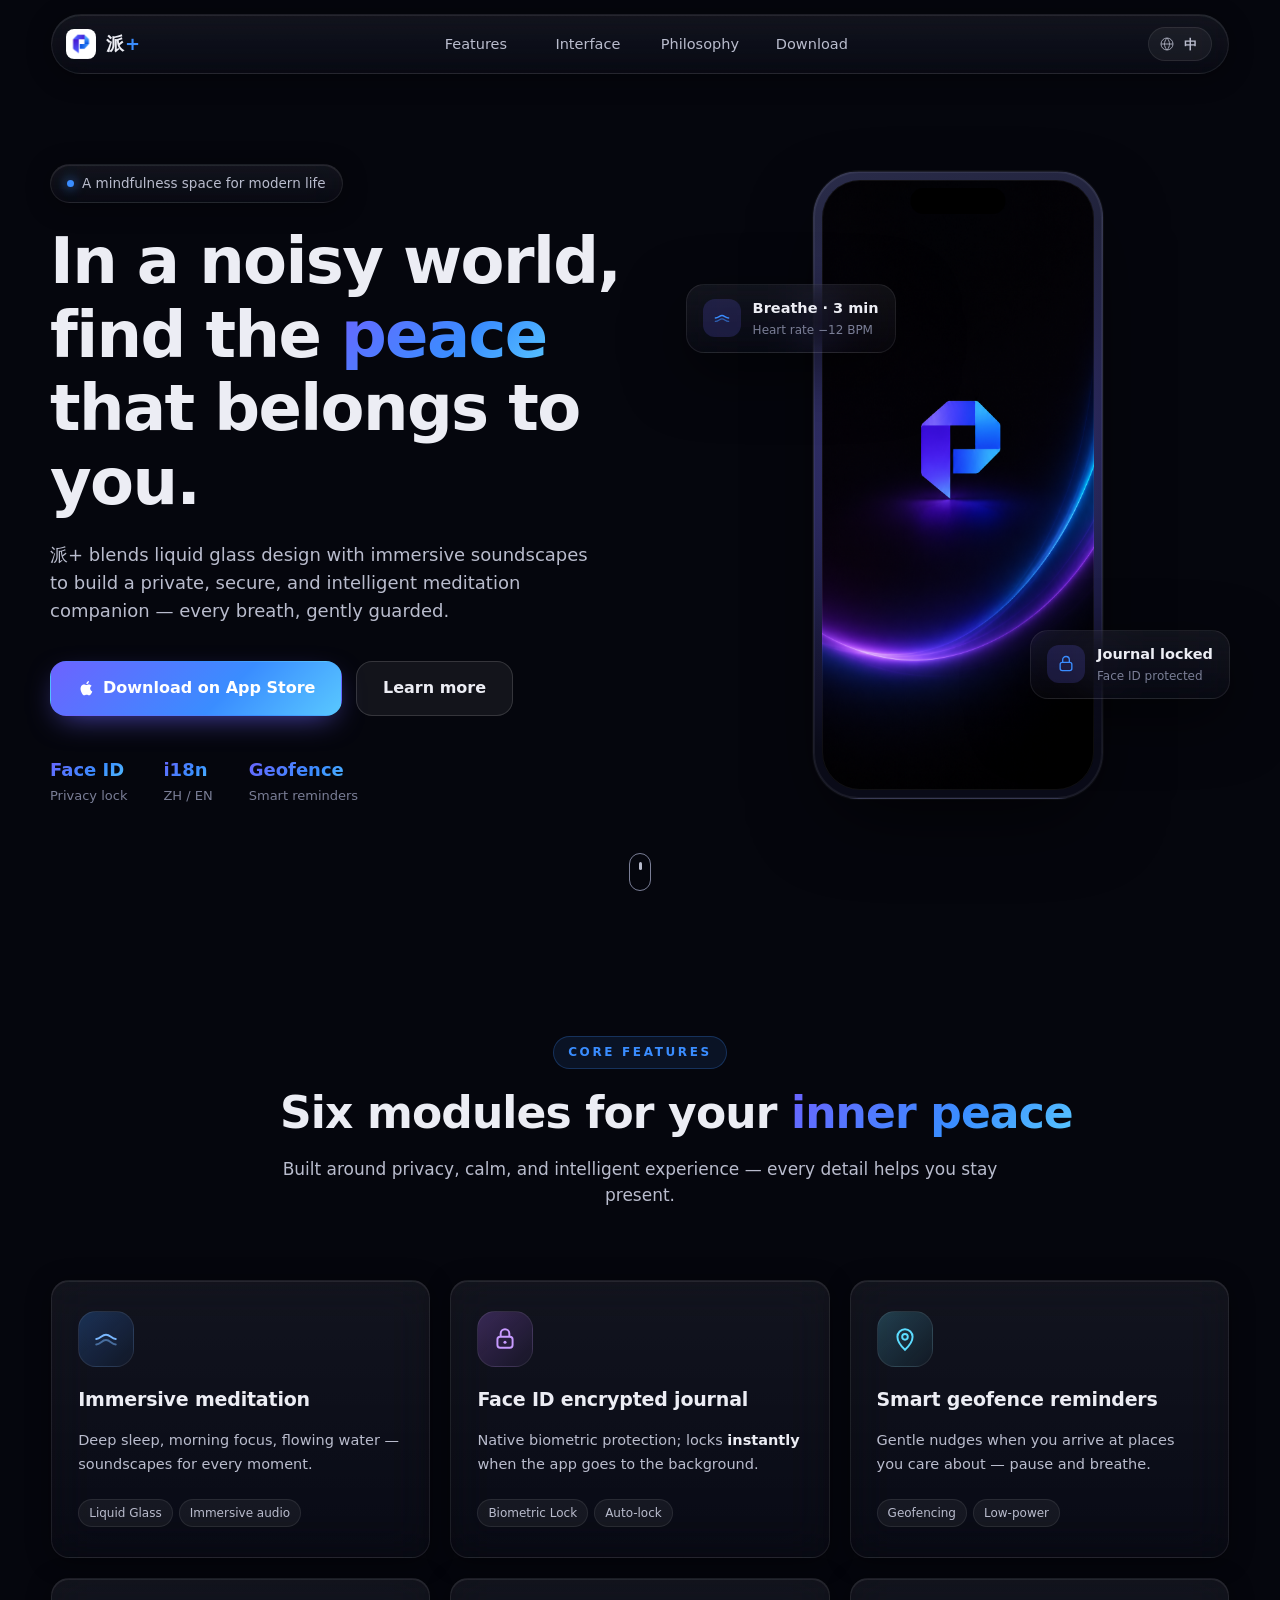
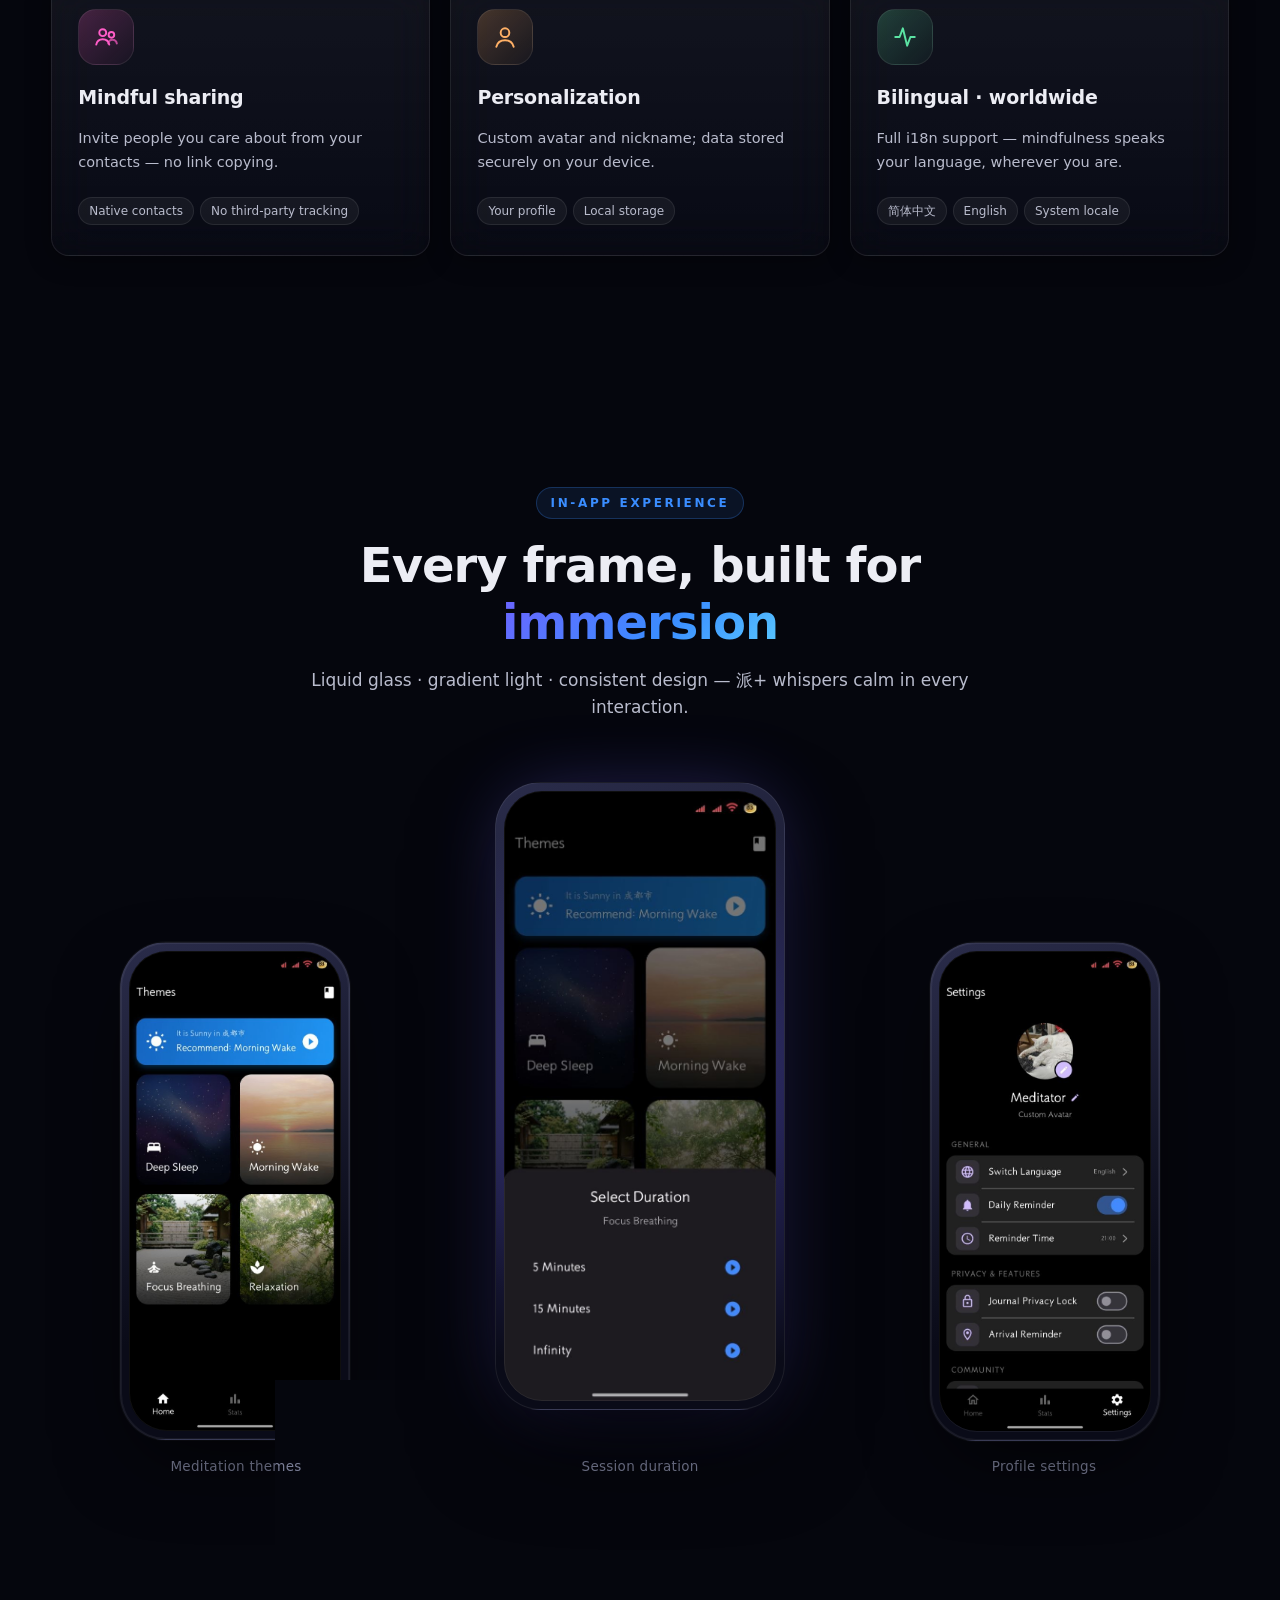
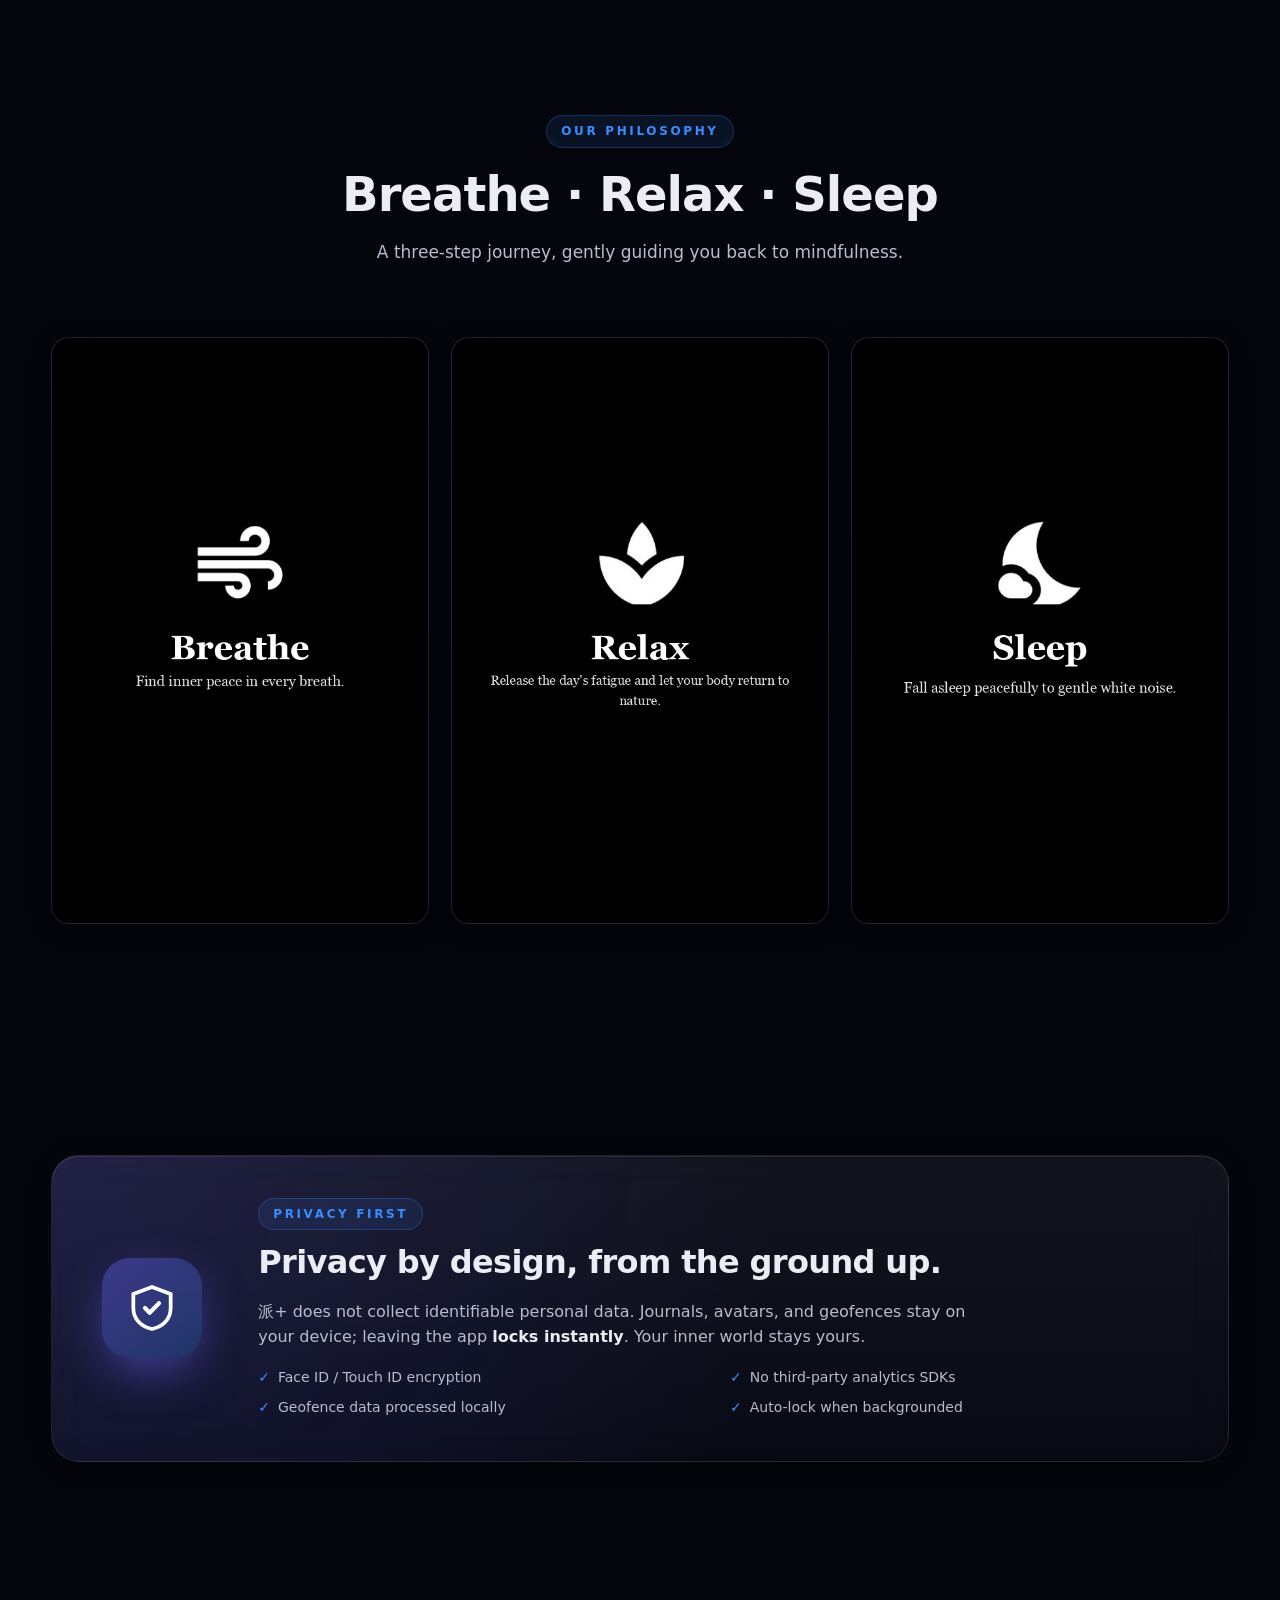
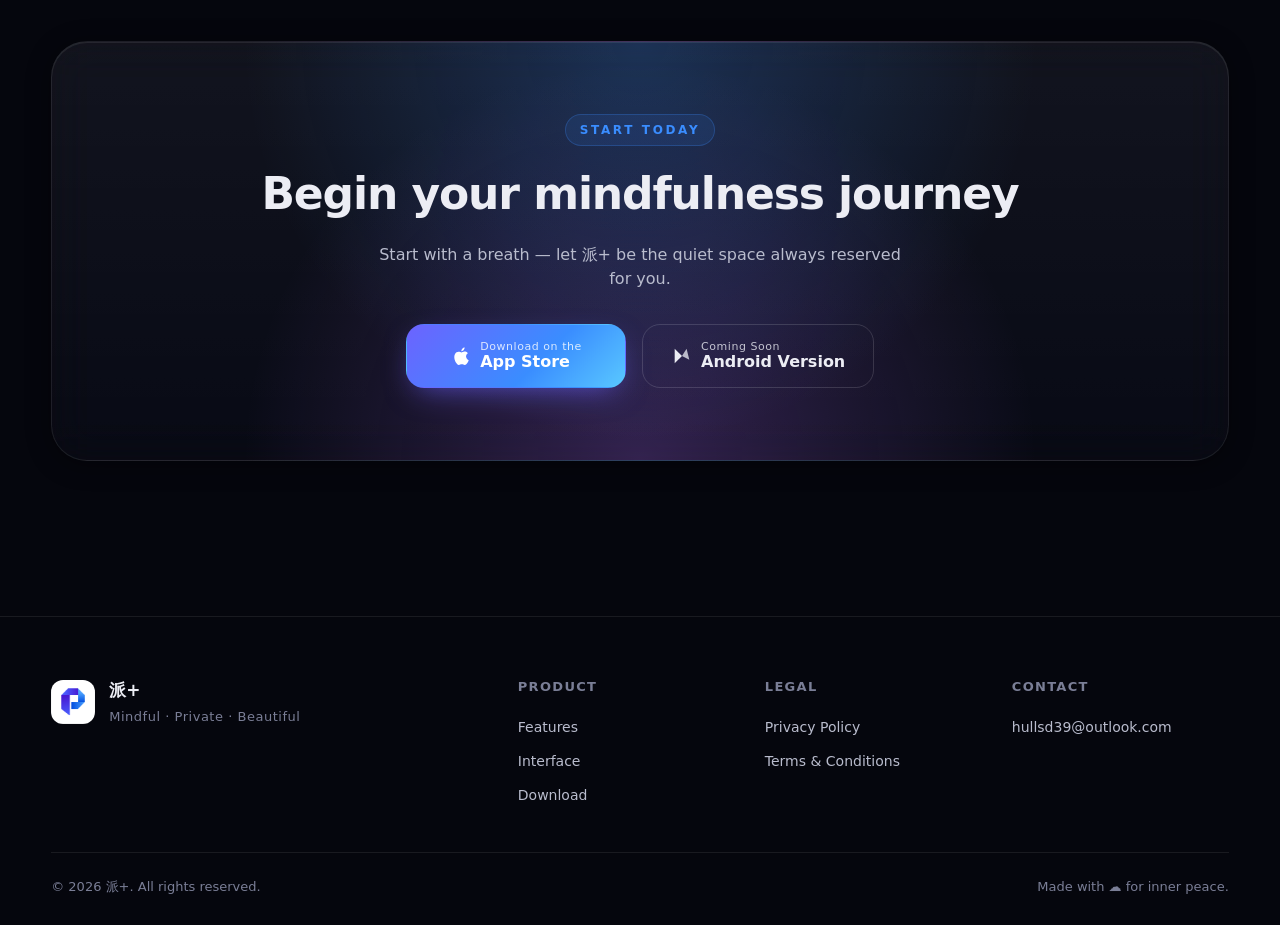
==== commit 8d9234fd: "new site" ====
--- a/index.html
+++ b/index.html
@@ -5,7 +5,7 @@
   <meta name="viewport" content="width=device-width, initial-scale=1.0, viewport-fit=cover" />
   <meta name="theme-color" content="#0a0a14" />
   <title>派+ · 私人正念与冥想空间</title>
-  <meta name="description" content="派+ —— 一款融合动态玻璃质感与军事级隐私保护的私人正念冥想 App。沉浸式场景音景、Face ID 加密日记、智能地理围栏提醒。" data-i18n-meta="indexDesc" />
+  <meta name="description" content="派+ —— 一款融合动态玻璃质感与坚实隐私保护的私人正念冥想 App。沉浸式场景音景、Face ID 加密日记、智能地理围栏提醒。" data-i18n-meta="indexDesc" />
   <link rel="icon" type="image/png" href="assets/images/logo.png" />
   <link rel="preload" as="image" href="assets/images/splash-page.png" />
   <link rel="stylesheet" href="assets/css/style.css" />
@@ -276,7 +276,7 @@
         </div>
         <div class="privacy-text">
           <span class="eyebrow" data-i18n="privacySec.eyebrow">PRIVACY FIRST</span>
-          <h2 data-i18n="privacySec.title">军事级隐私，从底层做起。</h2>
+          <h2 data-i18n="privacySec.title">隐私优先，从底层做起。</h2>
           <p data-i18n-html="privacySec.desc">派+ 不收集任何可识别的个人数据。所有日记、头像、地理围栏均加密存储于设备本地，App 离开前台即<strong>瞬间锁定</strong>。我们的承诺：你的内心世界，只属于你。</p>
           <ul class="privacy-points">
             <li data-i18n="privacySec.p1">Face ID / Touch ID 原生加密</li>
